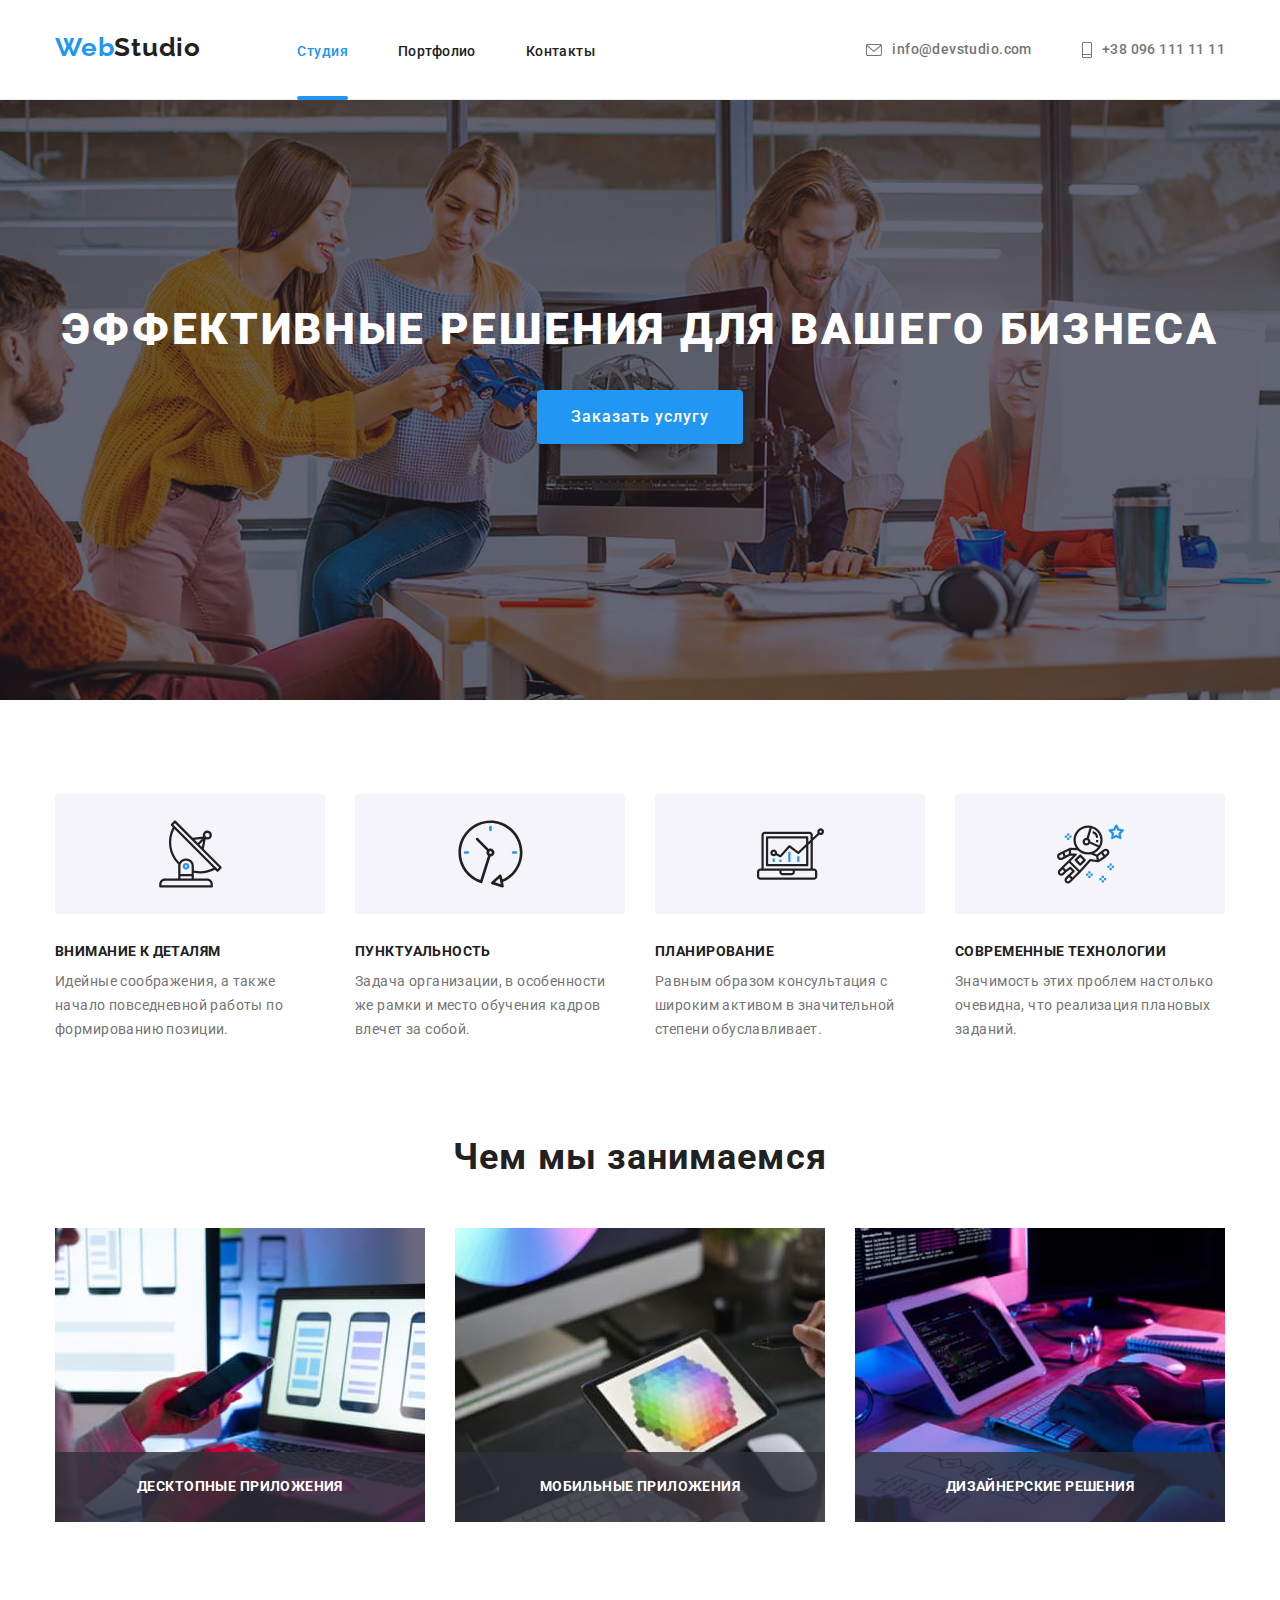
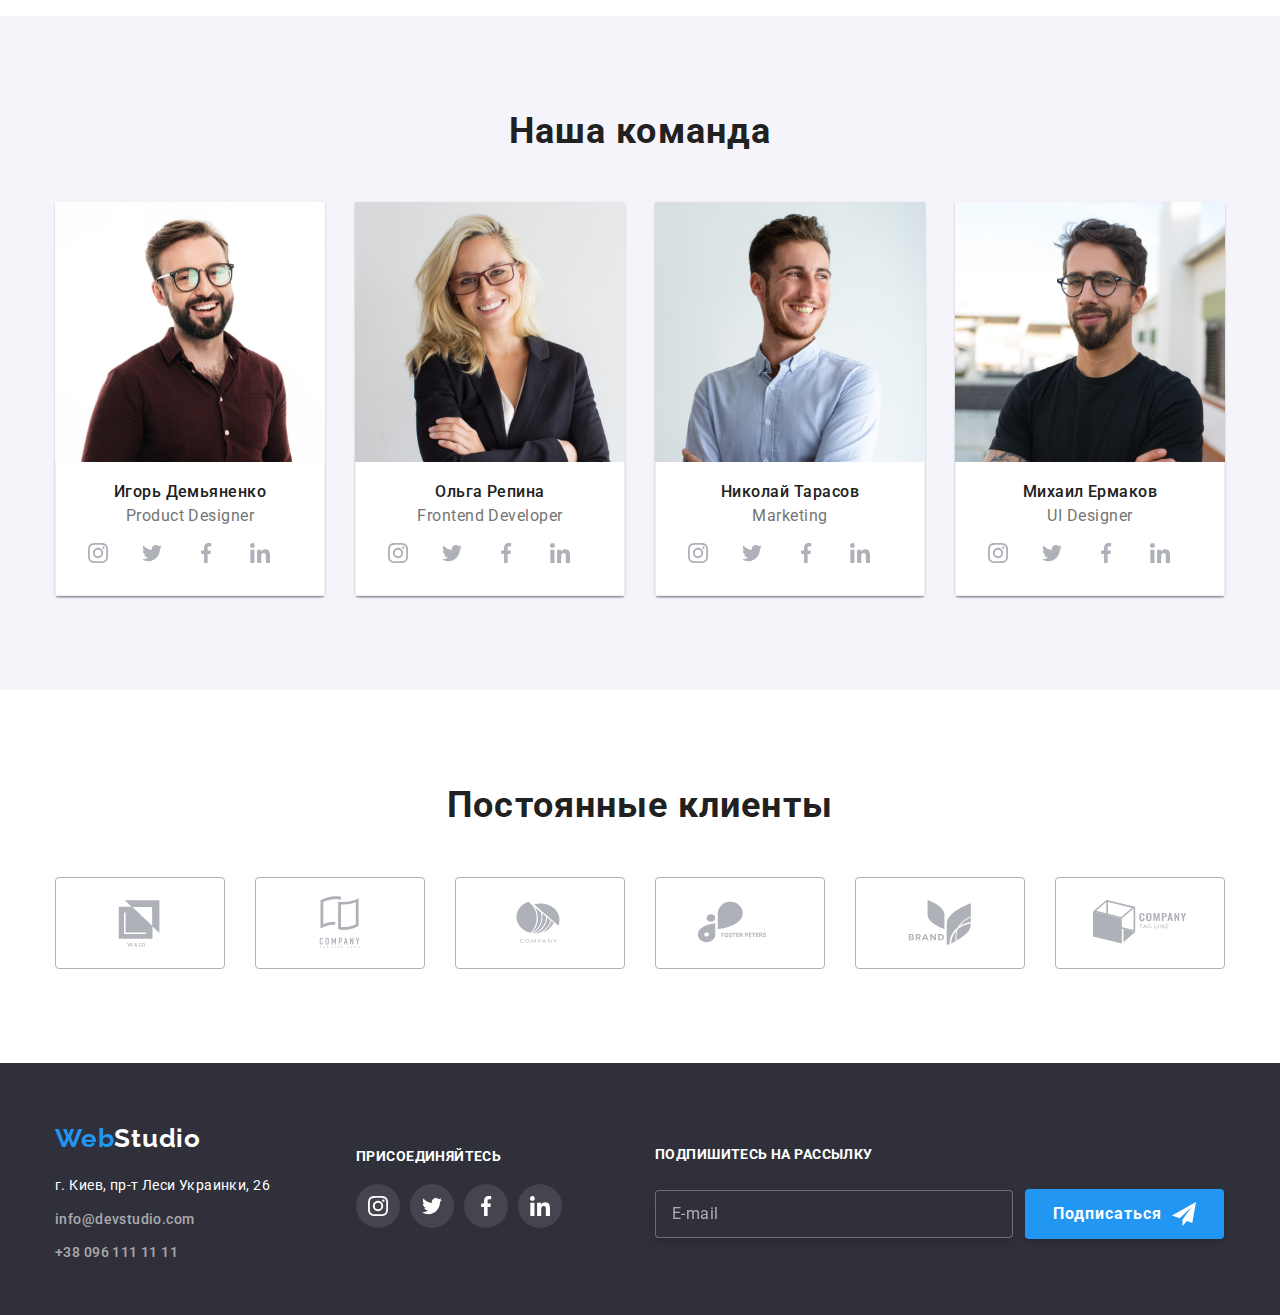
==== index.html @ f8e45f0f "dz8 23/05-" ====
<!DOCTYPE html>
<html lang="ru">
  <head>
    <meta charset="UTF-8" />
    <meta http-equiv="X-UA-Compatible" content="IE=edge" />
    <meta name="viewport" content="width=device-width, initial-scale=1.0" />
    <title>Эффективные решения для вашего бизнеса</title>
    <link rel="preconnect" href="https://fonts.gstatic.com" />
    <link
      href="https://fonts.googleapis.com/css2?family=Raleway:wght@700&family=Roboto:wght@400;500;700;900&display=swap"
      rel="stylesheet"
    />
    <link
      rel="stylesheet"
      href="https://cdnjs.cloudflare.com/ajax/libs/modern-normalize/1.0.0/modern-normalize.css"
    />
    <link rel="stylesheet" href="./css/main.css" />
  </head>
  <body>
    <header class="page-header">
      <div class="container page-header__container">
        <nav class="nav">
          <a class="logo page-header__logo" href="./index.html"
            ><span class="logo-studio">Web</span>Studio</a
          >
          <ul class="menu menu__list">
            <li class="menu__item">
              <a class="link link--nav-decoration" href="#about">Студия</a>
            </li>
            <li class="menu__item">
              <a class="link header-decoration" href="./portfolio.html"
                >Портфолио</a
              >
            </li>
            <li class="menu__item">
              <a class="link header-decoration" href="#contacts">Контакты</a>
            </li>
          </ul>
        </nav>
        <ul class="menu list contacts__list">
          <li class="menu__item contacts__item">
            <a class="link contacts__link" href="mailto:info@devstudio.com">
              <svg class="auth-nav-icon" width="16" height="12">
                <use href="./images/icons/sprite.svg#icon-envelope-hover"></use>
              </svg>
              info@devstudio.com
            </a>
          </li>
          <li class="menu__item">
            <a class="link contacts__link" href="tel:+380961111111">
              <svg class="auth-nav-icon" width="10" height="16">
                <use href="./images/icons/sprite.svg#icon-Vector"></use>
              </svg>
              +38 096 111 11 11</a
            >
          </li>
        </ul>
      </div>
    </header>
    <main>
      <section class="block block__dark-section">
        <div class="hero__container">
          <h1 class="hero__page-title">
            Эффективные решения для вашего бизнеса
          </h1>
          <button class="btn__hero" type="button" data-modal-open>
            Заказать услугу
          </button>
        </div>
      </section>
      <section class="section about" id="about">
        <div class="container about__list">
          <ul class="list about__card-set card-set">
            <li class="item-noshadow about__item">
              <div class="about__icons-link">
                <svg class="about-icons-svg">
                  <use href="./images/icons/sprite2.svg#icon-antenna-1"></use>
                </svg>
              </div>
              <h3 class="about-title__item">Внимание к деталям</h3>
              <p class="about__item">
                Идейные соображения, а также начало повседневной работы по
                формированию позиции.
              </p>
            </li>
            <li class="item-noshadow about__item">
              <div class="about__icons-link">
                <svg class="about-icons-svg">
                  <use href="./images/icons/sprite2.svg#icon-clock-1"></use>
                </svg>
              </div>
              <h3 class="about-title__item">Пунктуальность</h3>
              <p class="about__item">
                Задача организации, в особенности же рамки и место обучения
                кадров влечет за собой.
              </p>
            </li>
            <li class="item-noshadow about__item">
              <div class="about__icons-link">
                <svg class="about-icons-svg">
                  <use href="./images/icons/sprite2.svg#icon-diagram-1"></use>
                </svg>
              </div>
              <h3 class="about-title__item">Планирование</h3>
              <p class="about__item">
                Равным образом консультация с широким активом в значительной
                степени обуславливает.
              </p>
            </li>
            <li class="item-noshadow about__item">
              <div class="about__icons-link">
                <svg class="about-icons-svg">
                  <use href="./images/icons/sprite2.svg#icon-astronaut-1"></use>
                </svg>
              </div>
              <h3 class="about-title__item">Современные технологии</h3>
              <p class="about__item">
                Значимость этих проблем настолько очевидна, что реализация
                плановых заданий.
              </p>
            </li>
          </ul>
        </div>
      </section>
      <section id="portfolio" class="gallery">
        <div class="container">
          <h2 class="section__title">Чем мы занимаемся</h2>
          <ul class="list gallery__card-set card-set">
            <li class="item-noshadow gallery__item">
              <div class="card-thumb">
                <img
                  src="./images/about/img-1.jpg"
                  width="370"
                  height="294"
                  alt="close-up-image-programer-working-his-desk-office"
                />
                <div class="work-label">
                  <b class="work-title">Десктопные приложения</b>
                </div>
              </div>
            </li>
            <li class="item-noshadow gallery__item">
              <div class="card-thumb">
                <img
                  src="./images/about/img-2.jpg"
                  width="370"
                  height="294"
                  alt="web-ui-designers-are-developing-application-smartphones-team-creators-is-working-interface-mobile-phones"
                />
                <div class="work-label">
                  <b class="work-title">Мобильные приложения</b>
                </div>
              </div>
            </li>
            <li class="item-noshadow gallery__item">
              <div class="card-thumb">
                <img
                  src="./images/about/img-3.jpg"
                  width="370"
                  height="294"
                  alt="creative-artist-web-design-with-working-colour-selection-graphic-tablet"
                />
                <div class="work-label">
                  <b class="work-title">Дизайнерские решения</b>
                </div>
              </div>
            </li>
          </ul>
        </div>
      </section>
      <section class="section team">
        <div class="container">
          <h2 class="section__title">Наша команда</h2>
          <ul class="list team__card-set card-set">
            <li class="item__team">
              <img
                src="./images/team/img1.jpg"
                width="270"
                height="260"
                alt="Игорь Демьяненко"
              />
              <div class="team__name">
                <h3 class="team__name-item">Игорь Демьяненко</h3>
                <p class="team__job-item" lang="en">Product Designer</p>
                <ul class="list social-icons">
                  <li class="social-icons__item">
                    <a
                      href=""
                      class="social-icons__link"
                      target="_blank"
                      rel="noopener noreferrer"
                    >
                      <svg class="social-icons-svg">
                        <use
                          href="./images/icons/sprite.svg#icon-instagram-1"
                        ></use>
                      </svg>
                    </a>
                  </li>
                  <li class="social-icons__item">
                    <a
                      href=""
                      class="social-icons__link"
                      target="_blank"
                      rel="noopener noreferrer"
                    >
                      <svg class="social-icons-svg">
                        <use
                          href="./images/icons/sprite.svg#icon-twitter-1"
                        ></use>
                      </svg>
                    </a>
                  </li>
                  <li class="social-icons__item">
                    <a
                      href=""
                      class="social-icons__link"
                      target="_blank"
                      rel="noopener noreferrer"
                    >
                      <svg class="social-icons-svg">
                        <use
                          href="./images/icons/sprite.svg#icon-facebook-1"
                        ></use>
                      </svg>
                    </a>
                  </li>
                  <li class="social-icons__item">
                    <a
                      href=""
                      class="social-icons__link"
                      target="_blank"
                      rel="noopener noreferrer"
                    >
                      <svg class="social-icons-svg">
                        <use
                          href="./images/icons/sprite.svg#icon-linkedin-1"
                        ></use>
                      </svg>
                    </a>
                  </li>
                </ul>
              </div>
            </li>
            <li class="item__team">
              <img
                src="./images/team/img2.jpg"
                width="270"
                height="260"
                alt="Ольга Репина"
              />
              <div class="team__name">
                <h3 class="team__name-item">Ольга Репина</h3>
                <p class="team__job-item" lang="en">Frontend Developer</p>
                <ul class="list social-icons">
                  <li class="social-icons__item">
                    <a
                      href=""
                      class="social-icons__link"
                      target="_blank"
                      rel="noopener noreferrer"
                    >
                      <svg class="social-icons-svg">
                        <use
                          href="./images/icons/sprite.svg#icon-instagram-1"
                        ></use>
                      </svg>
                    </a>
                  </li>
                  <li class="social-icons__item">
                    <a
                      href=""
                      class="social-icons__link"
                      target="_blank"
                      rel="noopener noreferrer"
                    >
                      <svg class="social-icons-svg">
                        <use
                          href="./images/icons/sprite.svg#icon-twitter-1"
                        ></use>
                      </svg>
                    </a>
                  </li>
                  <li class="social-icons__item">
                    <a
                      href=""
                      class="social-icons__link"
                      target="_blank"
                      rel="noopener noreferrer"
                    >
                      <svg class="social-icons-svg">
                        <use
                          href="./images/icons/sprite.svg#icon-facebook-1"
                        ></use>
                      </svg>
                    </a>
                  </li>
                  <li class="social-icons__item">
                    <a
                      href=""
                      class="social-icons__link"
                      target="_blank"
                      rel="noopener noreferrer"
                    >
                      <svg class="social-icons-svg">
                        <use
                          href="./images/icons/sprite.svg#icon-linkedin-1"
                        ></use>
                      </svg>
                    </a>
                  </li>
                </ul>
              </div>
            </li>
            <li class="item__team">
              <img
                src="./images/team/img3.jpg"
                width="270"
                height="260"
                alt="Николай Тарасов"
              />
              <div class="team__name">
                <h3 class="team__name-item">Николай Тарасов</h3>
                <p class="team__job-item" lang="en">Marketing</p>
                <ul class="list social-icons">
                  <li class="social-icons__item">
                    <a
                      href=""
                      class="social-icons__link"
                      target="_blank"
                      rel="noopener noreferrer"
                    >
                      <svg class="social-icons-svg">
                        <use
                          href="./images/icons/sprite.svg#icon-instagram-1"
                        ></use>
                      </svg>
                    </a>
                  </li>
                  <li class="social-icons__item">
                    <a
                      href=""
                      class="social-icons__link"
                      target="_blank"
                      rel="noopener noreferrer"
                    >
                      <svg class="social-icons-svg">
                        <use
                          href="./images/icons/sprite.svg#icon-twitter-1"
                        ></use>
                      </svg>
                    </a>
                  </li>
                  <li class="social-icons__item">
                    <a
                      href=""
                      class="social-icons__link"
                      target="_blank"
                      rel="noopener noreferrer"
                    >
                      <svg class="social-icons-svg">
                        <use
                          href="./images/icons/sprite.svg#icon-facebook-1"
                        ></use>
                      </svg>
                    </a>
                  </li>
                  <li class="social-icons__item">
                    <a
                      href=""
                      class="social-icons__link"
                      target="_blank"
                      rel="noopener noreferrer"
                    >
                      <svg class="social-icons-svg">
                        <use
                          href="./images/icons/sprite.svg#icon-linkedin-1"
                        ></use>
                      </svg>
                    </a>
                  </li>
                </ul>
              </div>
            </li>
            <li class="item__team">
              <img
                src="./images/team/img4.jpg"
                width="270"
                height="260"
                alt="Михаил Ермаков"
              />
              <div class="team__name">
                <h3 class="team__name-item">Михаил Ермаков</h3>
                <p class="team__job-item" lang="en">UI Designer</p>
                <ul class="list social-icons">
                  <li class="social-icons__item">
                    <a
                      href=""
                      class="social-icons__link"
                      target="_blank"
                      rel="noopener noreferrer"
                    >
                      <svg class="social-icons-svg">
                        <use
                          href="./images/icons/sprite.svg#icon-instagram-1"
                        ></use>
                      </svg>
                    </a>
                  </li>
                  <li class="social-icons__item">
                    <a
                      href=""
                      class="social-icons__link"
                      target="_blank"
                      rel="noopener noreferrer"
                    >
                      <svg class="social-icons-svg">
                        <use
                          href="./images/icons/sprite.svg#icon-twitter-1"
                        ></use>
                      </svg>
                    </a>
                  </li>
                  <li class="social-icons__item">
                    <a
                      href="facebook.com"
                      class="social-icons__link"
                      target="_blank"
                      rel="noopener noreferrer"
                    >
                      <svg class="social-icons-svg">
                        <use
                          href="./images/icons/sprite.svg#icon-facebook-1"
                        ></use>
                      </svg>
                    </a>
                  </li>
                  <li class="social-icons__item">
                    <a
                      href=""
                      class="social-icons__link"
                      target="_blank"
                      rel="noopener noreferrer"
                    >
                      <svg class="social-icons-svg">
                        <use
                          href="./images/icons/sprite.svg#icon-linkedin-1"
                        ></use>
                      </svg>
                    </a>
                  </li>
                </ul>
              </div>
            </li>
          </ul>
        </div>
      </section>
    </main>
    <section class="section customers">
      <div class="container customers__items">
        <h2 class="section__title">Постоянные клиенты</h2>
        <ul class="list customers__icons">
          <li class="customers__icons-item">
            <a
              href=""
              class="customers__icons-link"
              target="_blank"
              rel="noopener noreferrer"
            >
              <svg class="customers__icons-svg">
                <use href="./images/icons/sprite.svg#icon-Logo"></use>
              </svg>
            </a>
          </li>
          <li class="customers__icons-item">
            <a
              href=""
              class="customers__icons-link"
              target="_blank"
              rel="noopener noreferrer"
            >
              <svg class="customers__icons-svg">
                <use href="./images/icons/sprite.svg#icon-Logo-1"></use>
              </svg>
            </a>
          </li>
          <li class="customers__icons-item">
            <a
              href=""
              class="customers__icons-link"
              target="_blank"
              rel="noopener noreferrer"
            >
              <svg class="customers__icons-svg">
                <use href="./images/icons/sprite.svg#icon-Logo-2"></use>
              </svg>
            </a>
          </li>
          <li class="customers__icons-item">
            <a
              href=""
              class="customers__icons-link"
              target="_blank"
              rel="noopener noreferrer"
            >
              <svg class="customers__icons-svg">
                <use href="./images/icons/sprite.svg#icon-Logo-3"></use>
              </svg>
            </a>
          </li>
          <li class="customers__icons-item">
            <a
              href=""
              class="customers__icons-link"
              target="_blank"
              rel="noopener noreferrer"
            >
              <svg class="customers__icons-svg">
                <use href="./images/icons/sprite.svg#icon-Logo-4"></use>
              </svg>
            </a>
          </li>
          <li class="customers__icons-item">
            <a
              href=""
              class="customers__icons-link"
              target="_blank"
              rel="noopener noreferrer"
            >
              <svg class="customers__icons-svg">
                <use href="./images/icons/sprite.svg#icon-Logo-5"></use>
              </svg>
            </a>
          </li>
        </ul>
      </div>
    </section>
    <footer class="footer">
      <div class="footer-div container">
        <div class="container-footer">
          <a class="logo-botom" href="./index.html"
            ><span class="logo-studio">Web</span>Studio</a
          >
          <address class="address">
            <p class="address-item-place">г. Киев, пр-т Леси Украинки, 26</p>
            <ul class="list">
              <li class="footer-link-address">
                <a class="link" href="mailto:info@devstudio.com"
                  >info@devstudio.com</a
                >
              </li>
              <li class="footer-link-address">
                <a class="link" href="tel:+380961111111">+38 096 111 11 11</a>
              </li>
            </ul>
          </address>
        </div>
        <div class="invite-section">
          <h3 class="invite-item">присоединяйтесь</h3>
          <ul class="list social-icons__footer">
            <li class="social-icons__item-footer">
              <a
                href=""
                class="invite-icons-link__footer"
                target="_blank"
                rel="noopener noreferrer"
              >
                <svg class="invite-icons-svg">
                  <use href="./images/icons/sprite.svg#icon-instagram-1"></use>
                </svg>
              </a>
            </li>
            <li class="social-icons__item-footer">
              <a
                href=""
                class="invite-icons-link__footer"
                target="_blank"
                rel="noopener noreferrer"
              >
                <svg class="invite-icons-svg">
                  <use href="./images/icons/sprite.svg#icon-twitter-1"></use>
                </svg>
              </a>
            </li>
            <li class="social-icons__item-footer">
              <a
                href=""
                class="invite-icons-link__footer"
                target="_blank"
                rel="noopener noreferrer"
              >
                <svg class="invite-icons-svg">
                  <use href="./images/icons/sprite.svg#icon-facebook-1"></use>
                </svg>
              </a>
            </li>
            <li class="social-icons__item-footer">
              <a
                href=""
                class="invite-icons-link__footer"
                target="_blank"
                rel="noopener noreferrer"
              >
                <svg class="invite-icons-svg">
                  <use href="./images/icons/sprite.svg#icon-linkedin-1"></use>
                </svg>
              </a>
            </li>
          </ul>
        </div>
        <div class="subscribe-email">
          <label for="sub-email" class="bot-sub-email-label"
            >Подпишитесь на рассылку
          </label>
          <input
            type="text"
            name="sub-email"
            id="sub-email"
            class="bot-sub-email-box"
            placeholder="E-mail"
          />
        </div>
        <div class="bot-telegram-btn">
          <button type="submit" class="sub-telegram-btn">
            <div class="sub-telegram-btn-text">Подписаться</div>
            <svg class="bot-telegram-svg">
              <use href="./images/icons/sprite6.svg#icon-icon-send"></use>
            </svg>
          </button>
        </div>
      </div>
    </footer>
    <div class="backdrop is-hidden .modal-window" data-modal>
      <div class="modal">
        <div class="modal-container">
          <button data-modal-close class="modal-btn-close">
            <svg class="close-modal-svg">
              <use
                href="./images/icons/symbol-defs-sprite.svg#icon-close-black-18dp-2-1"
              ></use>
            </svg>
          </button>
          <div>
            <h2 class="modal-titile">
              Оставьте свои данные, мы вам перезвоним
            </h2>

            <form class="modal-form">
              <div class="modal-form__name mf-margin">
                <label for="mf-name" class="mf-label">Имя</label>
                <div class="mf-element">
                  <svg class="mf-svg">
                    <use href="./images/icons/sprite6.svg#icon-Vector"></use>
                  </svg>
                  <input
                    type="text"
                    name="name"
                    id="mf-name"
                    class="
                      mf__input-boder
                      mf__input-height
                      mf__input-text
                      mf-padding-svg
                      mf__input-point
                    "
                    autofocus
                  />
                </div>
              </div>

              <div class="modal-form__tel mf-margin">
                <label for="mf-tel" class="mf-label">Телефон</label>
                <div class="mf-element">
                  <svg class="mf-svg">
                    <use href="./images/icons/sprite6.svg#icon-Vector-1"></use>
                  </svg>
                  <input
                    type="tel"
                    name="tel"
                    id="mf-tel"
                    class="
                      mf__input-boder
                      mf__input-height
                      mf__input-text
                      mf-padding-svg
                      mf__input-point
                    "
                  />
                </div>
              </div>

              <div class="modal-form__email mf-margin">
                <label for="mf-email" class="mf-label">Почта</label>
                <div class="mf-element">
                  <svg class="mf-svg">
                    <use href="./images/icons/sprite6.svg#icon-Vector-2"></use>
                  </svg>
                  <input
                    type="email"
                    name="email"
                    id="mf-email"
                    class="
                      mf__input-boder
                      mf__input-height
                      mf__input-text
                      mf-padding-svg
                      mf__input-point
                    "
                  />
                </div>
              </div>

              <div class="modal-form__comment mf-element mf-margin-comment">
                <label for="mf-comment" class="mf-label">Комментарий</label>
                <textarea
                  name="comment"
                  id="mf-comment"
                  class="mf-textarea mf__input-point"
                  rows="10"
                  placeholder="Введите текст"
                ></textarea>
              </div>

              <div class="mf-checkbox">
                <input
                  type="checkbox"
                  id="mf-checkbox"
                  name="checkbox-policy"
                  class="visually-hidden check-box-condition"
                />
                <label for="mf-checkbox" class="mf-checkbox-label">
                  Соглашаюсь с рассылкой и принимаю&nbsp;<a
                    href=""
                    target=""
                    class="mf-policy"
                    >Условия договора</a
                  >
                </label>
              </div>

              <button class="mf-button-send" type="submit">Отправить</button>
            </form>
          </div>
        </div>
      </div>
    </div>

    <script src="./js/modal.js"></script>
  </body>
</html>
---- css/main.css ----
@charset "UTF-8";
:root {
  --main-text-cl: #757575;
  --title-cl: #212121;
  --accent-cl: #2196f3;
  --alt-text-cl: #ffffff, 60 %;
  --alt-title-cl: #ffffff;
  --dark-bg: #2f303a;
  --second-bg: #f5f4fa;
  --main-bg: #e5e5e5;
  --main-font: "Roboto", sans-serif;
  --second-font: "Raleway", sans-serif;
}

@font-face {
  font-family: "Raleway", sans-serif;
  src: url(../fonts/Raleway/Raleway-Bold.woff) format("woff"),
    url(../fonts/Raleway/Raleway-Bold.woff2) format("woff2");
  font-weight: 700;
  font-style: normal;
  font-display: swap;
}
html {
  box-sizing: border-box;
}

*,
*::before,
*::after {
  box-sizing: inherit;
}

body {
  font-family: var(--main-font);
  font-size: 14px;
  line-height: 1.71;
  letter-spacing: 0.03em;
  color: var(--main-text-cl);
}

h1,
h2,
h3,
p {
  margin-top: 0;
  margin-bottom: 0;
}

img {
  display: block;
  max-width: 100;
}

.visually-hidden {
  position: absolute !important;
  clip: rect(1px 1px 1px 1px);
  clip: rect(1px, 1px, 1px, 1px);
  padding: 0 !important;
  border: 0 !important;
  height: 1px !important;
  width: 1px !important;
  overflow: hidden;
}

.link {
  color: inherit;
  text-decoration: none;
  font-weight: 500;
  display: flex;
  align-items: center;
  transition-property: color;
  transition-duration: 1000ms;
  transition-timing-function: cubic-bezier(0.4, 0, 0.2, 1);
}

.link:hover,
.link:focus {
  color: var(--accent-cl);
  text-decoration: none;
  opacity: 1;
  transition-duration: 1000ms;
}

.list {
  list-style: none;
  padding-left: 0;
  align-items: center;
  margin-bottom: 0;
  margin-top: 0;
}

.container {
  width: 1200px;
  padding-left: 15px;
  padding-right: 15px;
  margin-left: auto;
  margin-right: auto;
}

.card-set {
  display: flex;
  flex-wrap: wrap;
  margin-left: -30px;
  margin-top: -30px;
}

.card-set__portfolio {
  display: flex;
  align-items: center;
  list-style: none;
  flex-wrap: wrap;
  justify-content: center;
  flex-basis: calc((100% - 5 * 8px) / 5);
  margin-bottom: 50px;
  margin-top: 0;
  margin-left: 0;
  margin-right: 0;
  padding-left: 0;
}

.address {
  font-style: inherit;
  font-size: 14px;
  line-height: 1.71;
  letter-spacing: 0.03em;
  color: rgba(255, 255, 255, 0.6);
  margin-top: 20px;
}

.footer-link-address {
  margin-bottom: 9px;
  margin-top: 9px;
}

.logo-botom {
  font-family: var(--second-font);
  font-weight: bold;
  font-size: 26px;
  line-height: 1.19;
  text-decoration: none;
  letter-spacing: 0.03em;
  color: #ffffff;
}

.logo-botom:hover {
  text-decoration: none;
}

.logo {
  font-family: var(--second-font);
  font-weight: bold;
  font-size: 26px;
  line-height: 1.19;
  text-decoration: none;
  letter-spacing: 0.03em;
  color: #212121;
  margin-right: 93px;
  padding-bottom: 0;
}

.logo:hover {
  text-decoration: none;
}

.logo-studio {
  color: #2196f3;
}

.btn__hero {
  font-weight: 500;
  font-size: 16px;
  line-height: 1.87;
  align-content: center;
  margin-top: 30px;
  display: flex;
  align-items: center;
  text-align: center;
  letter-spacing: 0.06em;
  color: var(--alt-title-cl);
  background-color: #2196f3;
  border-color: transparent;
  border-radius: 4px;
  box-shadow: 0px 4px 4px rgba(0, 0, 0, 0.15);
  margin-left: auto;
  margin-right: auto;
  padding: 10px 32px;
}

.btn-filter__portfolio {
  font-family: var(--main-font);
  font-weight: bold;
  font-size: 16px;
  line-height: 1.87;
  display: flex;
  align-items: center;
  text-align: center;
  letter-spacing: 0.06em;
  color: #212121;
  background: #f5f4fa;
  border-color: transparent;
  border-radius: 4px;
  transition-property: color, box-shadow, background-color;
  transition-duration: 1000ms;
  transition-timing-function: cubic-bezier(0.4, 0, 0.2, 1);
}

.btn-filter__portfolio:hover,
.btn-filter__portfolio:focus {
  color: var(--alt-title-cl);
  background-color: #2196f3;
  box-shadow: 0px 3px 1px rgba(0, 0, 0, 0.1), 0px 1px 2px rgba(0, 0, 0, 0.08),
    0px 2px 2px rgba(0, 0, 0, 0.12);
}

.modal-btn-close {
  position: absolute;
  top: 15px;
  right: 15px;
  align-items: center;
  justify-content: center;
  width: 30px;
  height: 30px;
  background: #ffffff;
  box-sizing: border-box;
  display: flex;
  border-radius: 50%;
  cursor: pointer;
  border: 1px solid rgba(0, 0, 0, 0.1);
}

.sub-telegram-btn {
  padding: 10px 28px;
  display: flex;
  align-items: center;
  border: none;
  border-radius: 4px;
  font-weight: 700;
  font-size: 16px;
  line-height: 1.88;
  text-align: center;
  letter-spacing: 0.06em;
  color: #ffffff;
  background-color: #2196f3;
  cursor: pointer;
  box-shadow: 0px 4px 4px rgba(0, 0, 0, 0.15);
  transition: background-color 250ms cubic-bezier(0.4, 0, 0.2, 1);
}

.sub-telegram-btn:hover,
.sub-telegram-btn:focus {
  background-color: #188ce8;
}

.mf-button-send {
  background-color: #2196f3;
  color: #ffffff;
  font-size: 16px;
  line-height: 1.88;
  text-align: center;
  letter-spacing: 0.06em;
  border: none;
  margin-left: auto;
  margin-right: auto;
  cursor: pointer;
  padding: 10px 56px;
  border-radius: 4px;
  box-shadow: 0px 4px 4px rgba(0, 0, 0, 0.15);
  transition: background-color 1000ms cubic-bezier(0.4, 0, 0.2, 1);
}

.btn-modal-close:hover,
.btn-modal-close:focus,
.btn-modal-close:active {
  cursor: pointer;
}

.btn-modal-close:hover .modal-svg,
.btn-modal-close:focus .modal-svg {
  fill: #2196f3;
}

.btn-modal-close {
  display: flex;
  justify-content: center;
  align-items: center;
  width: 30px;
  height: 30px;
  border: 1px solid rgba(0, 0, 0, 0.1);
  background: rgba(0, 0, 0, 0.2);
  border-radius: 50%;
  position: absolute;
  top: 6px;
  right: 6px;
}

.mf-button-send:hover,
.mf-button-send:focus {
  background-color: #188ce8;
}

.bot-telegram-btn {
  margin-left: 12px;
  margin-top: 51px;
}

.sub-telegram-btn-text {
  color: #ffffff;
  margin-right: 10px;
}

.hero__page-title {
  font-family: var(--main-font);
  font-weight: 900;
  font-size: 44px;
  line-height: 1.36;
  text-align: center;
  letter-spacing: 0.06em;
  text-transform: uppercase;
  color: #ffffff;
}

.section__title {
  font-family: var(--main-font);
  font-size: 36px;
  line-height: 1.17;
  text-align: center;
  letter-spacing: 0.03em;
  color: #212121;
  margin-bottom: 50px;
}

.about-title__item {
  font-size: 14px;
  line-height: 1.14;
  letter-spacing: 0.03em;
  text-transform: uppercase;
  font-weight: bold;
  color: #212121;
  margin-bottom: 10px;
}

.modal-title {
  font-weight: 700;
  font-size: 35px;
  color: var(--title-cl);
}

.work-title {
  font-weight: 700;
  font-size: 14px;
  line-height: 1.14;
  text-align: center;
  letter-spacing: 0.03em;
  text-transform: uppercase;
  color: #ffffff;
}

.modal-titile {
  color: #212121;
  font-weight: bold;
  font-size: 20px;
  line-height: 1.5;
  text-align: center;
  margin-bottom: 12px;
}

.menu {
  display: inline-flex;
  line-height: 31px;
}

.menu__item:not(:last-child) {
  margin-right: 50px;
  position: relative;
}

.social-icons {
  display: inline-flex;
}

.social-icons__footer {
  display: inline-flex;
}

.social-icons-svg {
  width: 20px;
  height: 20px;
  fill: #afb1b8;
  transition-duration: 1000ms;
}

.about-icons-svg {
  height: 70px;
  width: 67px;
}

.customers__icons-svg {
  width: 106px;
  height: 60px;
  fill: #afb1b8;
  transition-property: fill, color, background-color;
  transition-duration: 1000ms;
  transition-timing-function: cubic-bezier(0.4, 0, 0.2, 1);
}

.invite-icons-svg {
  width: 20px;
  height: 20px;
  fill: #ffffff;
}

.social-icons__link {
  display: flex;
  align-items: center;
  justify-content: center;
  width: 44px;
  height: 44px;
  border-radius: 50%;
  color: #ffffff;
  transition-property: color, background-color;
  transition-duration: 1000ms;
  transition-timing-function: cubic-bezier(0.4, 0, 0.2, 1);
}

.social-icons__link:hover,
.social-icons__link:focus {
  background-color: var(--accent-cl);
  opacity: 1;
  transition-duration: 1000ms;
}

.social-icons__link:hover .social-icons-svg,
.social-icons__link:focus .social-icons-svg {
  fill: #ffffff;
}

.customers__icons-link {
  display: flex;
  align-items: center;
  justify-content: center;
  width: 170px;
  height: 92px;
  background-color: #ffffff;
  border: 1px solid #afb1b8;
  box-sizing: border-box;
  border-radius: 4px;
  transition-property: color, border-color;
  transition-duration: 1000ms;
  transition-timing-function: cubic-bezier(0.4, 0, 0.2, 1);
}

.customers__icons-link:hover,
.customers__icons-link:focus {
  border: 1px solid #2196f3;
  color: #2196f3;
  opacity: 1;
  transition-duration: 1000ms;
}

.customers__icons {
  display: inline-flex;
}

.customers__icons-item:not(:last-child) {
  margin-right: 30px;
}

.customers__icons-link:hover .customers__icons-svg,
.customers__icons-link:focus .customers__icons-svg {
  fill: var(--accent-cl);
  color: #2196f3;
  transition-duration: 1000ms;
}

.social-icons__item.menu__item:not(:last-child) {
  margin-right: 22px;
}

.social-icons__item:not(:last-child) {
  margin-right: 10px;
}

.social-icons__item-footer:not(:last-child) {
  margin-right: 10px;
}

.social-icons__item .social-icons__item-footer {
  display: flex;
  align-items: center;
  justify-content: center;
  width: 44px;
  height: 44px;
  border-radius: 50%;
  background-color: rgba(255, 255, 255, 0.1);
}

.invite-icons-link {
  display: flex;
  align-items: center;
  justify-content: center;
  width: 44px;
  height: 44px;
  border-radius: 50%;
  background-color: #ffffff, 10%;
}

.invite-icons-link__footer {
  display: flex;
  align-items: center;
  justify-content: center;
  width: 44px;
  height: 44px;
  border-radius: 50%;
  background-color: rgba(255, 255, 255, 0.1);
  transition-property: color, background-color;
  transition-duration: 1000ms;
  transition-timing-function: cubic-bezier(0.4, 0, 0.2, 1);
}

.invite-icons-link:hover {
  background-color: var(--accent-cl);
}

.invite-icons-link__footer:hover,
.invite-icons-link__footer:focus {
  background-color: var(--accent-cl);
}

.invite-icons-link:hover .invite-icons-svg,
.invite-icons-link:focus .invite-icons-svg {
  fill: #ffffff;
  background-color: var(--accent-cl);
  opacity: 1;
  transition-duration: 250ms;
}

.invite-icons-link__footer:hover .invite-icons-svg,
.invite-icons-link__footer:focus .invite-icons-svg {
  fill: #ffffff;
}

.about__icons-link {
  background-color: #f5f4fa;
  display: flex;
  justify-content: center;
  align-items: center;
  width: 270px;
  height: 120px;
  border-radius: 4px;
  margin-bottom: 30px;
}

.auth-nav-icon {
  margin-right: 10px;
  fill: currentColor;
}

.modal-window {
  position: fixed;
  top: 0;
  left: 0;
  width: 100%;
  height: 100%;
  background: rgba(0, 0, 0, 0.2);
  opacity: 1;
  transition: opacity 500ms cubic-bezier(0.4, 0, 0.2, 1);
}

.is-hidden {
  opacity: 0;
  visibility: hidden;
  pointer-events: none;
  transition: opacity 500ms cubic-bezier(0.4, 0, 0.2, 1),
    visibility 500ms cubic-bezier(0.4, 0, 0.2, 1);
}

.modal-window.is-hidden .modal {
  transform: translate(-50%, -50%) scale(0.5);
  transition: transform 500ms cubic-bezier(0.4, 0, 0.2, 1);
}

.modal {
  background-color: #ffffff;
  width: 528px;
  position: absolute;
  top: 50%;
  left: 50%;
  box-shadow: 0px 1px 3px rgba(0, 0, 0, 0.12), 0px 1px 1px rgba(0, 0, 0, 0.14),
    0px 2px 1px rgba(0, 0, 0, 0.2);
  border-radius: 4px;
  transform: translate(-50%, -50%) scale(1);
  transition: transform 500ms cubic-bezier(0.4, 0, 0.2, 1);
}

.modal-container {
  padding: 40px;
}

.modal-form {
  display: flex;
  flex-direction: column;
}

.mf-element {
  display: flex;
  flex-direction: column;
  justify-content: center;
}

.mf-margin {
  margin-bottom: 10px;
}

.mf-label {
  font-size: 12px;
  line-height: 1.17;
  letter-spacing: 0.01em;
  color: #757575;
  margin-bottom: 4px;
}

.mf__input-text {
  color: black;
  font-size: 14px;
  line-height: 1.17px;
  letter-spacing: 0.01em;
}

.modal-form__name {
  position: relative;
}

.mf-svg {
  position: absolute;
  width: 18px;
  height: 18px;
  margin-left: 15px;
  fill: #212121;
  transition: fill 1000ms cubic-bezier(0.4, 0, 0.2, 1);
}

.modal-form__name {
  position: relative;
}

.mf-padding-svg {
  padding: 12px 0 12px 42px;
}

.mf__input-boder {
  border: 1px solid rgba(33, 33, 33, 0.2);
  border-radius: 4px;
  transition: border 1000ms cubic-bezier(0.4, 0, 0.2, 1);
}

.mf__input-height {
  height: 40px;
}

.modal-form textarea {
  border: 1px solid rgba(33, 33, 33, 0.2);
  resize: none;
  height: 120px;
  padding: 12px 16px;
  font-size: 12px;
  line-height: 1.67;
  letter-spacing: 0.01em;
  border-radius: 4px;
  transition: border 1000ms cubic-bezier(0.4, 0, 0.2, 1);
}

.mf-textarea::-moz-placeholder {
  color: rgba(117, 117, 117, 0.5);
}

.mf-textarea:-ms-input-placeholder {
  color: rgba(117, 117, 117, 0.5);
}

.mf-textarea::placeholder {
  color: rgba(117, 117, 117, 0.5);
}

.mf-margin-comment {
  margin-bottom: 20px;
}

.mf-checkbox {
  display: inline-flex;
  align-items: center;
  margin-left: auto;
  margin-right: auto;
  margin-bottom: 30px;
}

.mf-checkbox-label {
  display: flex;
  align-items: center;
  font-size: 14px;
  line-height: 24px;
  color: #757575;
}

.mf-checkbox-label::before {
  content: "";
  display: inline-block;
  width: 16px;
  height: 15px;
  margin-right: 7px;
  border: 2px solid #212121;
  border-radius: 4px;
}

.mf-checkbox-label:hover,
.mf-checkbox-label:focus {
  cursor: pointer;
}

.check-box-condition:checked + .mf-checkbox-label::before {
  background-image: url(../images/check-mark.svg);
  background-color: #2196f3;
  background-repeat: no-repeat;
  background-position: center;
  background-size: contain;
  border: 2px solid rgba(33, 33, 33, 0);
}

.mf-policy {
  color: #2196f3;
}

.mf-element:hover input,
.mf-element:focus input {
  outline: none;
  cursor: pointer;
  border: 1px solid #2196f3;
  border-radius: 4px;
}

.mf-element:hover .mf-svg,
.mf-element:focus-within .mf-svg {
  cursor: pointer;
  fill: #2196f3;
}

.mf__input-point:hover,
.mf__input-point:focus {
  outline: none;
  cursor: pointer;
  border: 1px solid #2196f3;
  border-radius: 4px;
}

.modal-svg {
  width: 11px;
  height: 11px;
  fill: black;
  transition: fill 1000ms cubic-bezier(0.4, 0, 0.2, 1);
}

.close-modal-svg {
  top: 50%;
  left: 50%;
  fill: #000000;
  width: 17px;
  height: 17px;
  align-content: center;
  align-items: center;
  text-align: center;
  transition-property: fill;
  transition-duration: 1000ms;
  transition-timing-function: cubic-bezier(0.4, 0, 0.2, 1);
}

.close-modal-svg:hover,
.close-modal-svg:focus {
  cursor: pointer;
  fill: #2196f3;
}

.backdrop {
  position: fixed;
  top: 0;
  left: 0;
  width: 100%;
  height: 100%;
  background: #00000033;
  transition-property: opacity, visibility;
  transition-duration: 1000ms;
  transition-timing-function: cubic-bezier(0.4, 0, 0.2, 1);
}

.block__dark-section {
  background: #2f303a;
  padding-top: 200px;
  padding-bottom: 200px;
  background-image: linear-gradient(
      to right,
      rgba(47, 48, 58, 0.4),
      rgba(47, 48, 58, 0.4)
    ),
    url(../images/Img.jpg);
  background-size: cover;
  background-position: center;
  background-repeat: no-repeat;
  max-width: 1600px;
  height: 600px;
  display: block;
  margin-left: auto;
  margin-right: auto;
}

.section {
  padding-top: 94px;
  padding-bottom: 94px;
}

.invite-section {
  margin-left: 70px;
}

.block__dark-section {
  background: #2f303a;
  padding-top: 200px;
  padding-bottom: 200px;
  background-image: linear-gradient(
      to right,
      rgba(47, 48, 58, 0.4),
      rgba(47, 48, 58, 0.4)
    ),
    url(../images/Img.jpg);
  background-size: cover;
  background-position: center;
  background-repeat: no-repeat;
  max-width: 1600px;
  height: 600px;
  display: block;
  margin-left: auto;
  margin-right: auto;
}

.hero {
  width: 696px;
  justify-content: center;
  margin-left: auto;
  margin-right: auto;
}

.section {
  padding-top: 94px;
  padding-bottom: 94px;
}

.invite-section {
  margin-left: 70px;
}

.about__item {
  text-align: left;
  flex-basis: calc((100% - 4 * 30px) / 4);
}

.about__item {
  font-size: 14px;
  line-height: 1.71;
  letter-spacing: 0.03em;
  color: #757575;
}

.item-noshadow {
  width: 270px;
  margin-left: 30px;
  margin-top: 30px;
  background: #ffffff;
}

.footer-div {
  display: flex;
  align-items: center;
  justify-content: flex-start;
}

.container-footer {
  width: 231px;
  height: 132px;
  display: block;
}

.subscribe-email {
  display: flex;
  flex-direction: column;
  margin-left: 93px;
}

.subscribe-email input::-moz-placeholder {
  font-size: 16px;
  line-height: 1.25;
  letter-spacing: 0.03em;
  color: rgba(255, 255, 255, 0.6);
}

.subscribe-email input:-ms-input-placeholder {
  font-size: 16px;
  line-height: 1.25;
  letter-spacing: 0.03em;
  color: rgba(255, 255, 255, 0.6);
}

.subscribe-email input::placeholder {
  font-size: 16px;
  line-height: 1.25;
  letter-spacing: 0.03em;
  color: rgba(255, 255, 255, 0.6);
}

.bot-sub-email-label {
  color: #ffffff;
  font-weight: bold;
  font-size: 14px;
  line-height: 2.24;
  text-transform: uppercase;
  margin-bottom: 20px;
}

.bot-sub-email-box {
  width: 358px;
  padding: 15px 16px;
  color: #ffffff;
  border-radius: 4px;
  border: 1px solid rgba(255, 255, 255, 0.3);
  filter: drop-shadow(0px 4px 4px rgba(0, 0, 0, 0.15));
  background: #2f303a;
  transition: border 250ms cubic-bezier(0.4, 0, 0.2, 1);
}

.bot-sub-email-box:hover,
.bot-sub-email-box:focus {
  border: 1px solid #2196f3;
  cursor: pointer;
  outline: none;
}

.bot-telegram-svg {
  width: 24px;
  height: 24px;
  fill: #ffffff;
}

.footer {
  display: flex;
  margin-left: auto;
  margin-right: auto;
  background-color: var(--dark-bg);
  padding-top: 60px;
  padding-bottom: 60px;
}

.invite-item {
  text-align: left;
  letter-spacing: 0.03em;
  font-weight: bold;
  font-size: 14px;
  line-height: 1.14;
  text-transform: uppercase;
  color: #ffffff;
  margin-bottom: 20px;
}

.address-item-place {
  color: #ffffff;
  margin-bottom: 10px;
  width: 231px;
}

.customers {
  background-color: #ffffff;
}

.gallery__item {
  text-align: center;
  flex-basis: calc((100% - 3 * 30px) / 3);
}

.gallery {
  padding-bottom: 94px;
}

.card-thumb {
  position: relative;
}

.work-label {
  position: absolute;
  bottom: 0;
  right: 0;
  min-width: 100%;
  height: 70px;
  background-color: rgba(47, 48, 58, 0.8);
  display: flex;
  justify-content: center;
  align-items: center;
}

.nav {
  margin-right: auto;
  align-items: center;
}

.link--nav-decoration {
  color: #2196f3;
  transition-property: color;
  transition-duration: 250ms;
  transition-timing-function: cubic-bezier(0.4, 0, 0.2, 1);
}

.link--nav-decoration::after {
  content: "";
  position: absolute;
  width: 100%;
  height: 4px;
  background-color: #2196f3;
  border-radius: 2px;
  margin-bottom: -93px;
}

.menu__list {
  list-style: none;
  padding-left: 0;
  align-items: center;
  margin-bottom: 0;
  margin-top: 0;
}

.team__name-item {
  font-weight: 500;
  font-size: 16px;
  line-height: 1.19;
  text-align: center;
  letter-spacing: 0.03em;
  color: #212121;
}

.team__thumb-description {
  position: absolute;
  display: block;
  top: 0;
  left: 0;
  width: 100%;
  height: 100%;
  padding: 63px 24px;
  font-size: 18px;
  line-height: 1.56;
  letter-spacing: 0.03em;
  background-color: rgba(33, 150, 243, 0.9);
  color: #ffffff;
  transform: translateY(100%);
  transition: transform 1000ms cubic-bezier(0.4, 0, 0.2, 1);
}

.team__thumb-description-visible {
  position: absolute;
  display: block;
  top: 0;
  left: 0;
  width: 100%;
  height: 100%;
  padding: 63px 24px;
  font-size: 18px;
  line-height: 1.56;
  letter-spacing: 0.03em;
  background-color: rgba(33, 150, 243, 0.9);
  color: #ffffff;
  transition-property: background-color;
  transition-duration: 250ms;
  transition-timing-function: cubic-bezier(0.4, 0, 0.2, 1);
  visibility: visible;
}

.team__name {
  border-bottom: 1px solid #eeeeee;
  border-left: 1px solid #eeeeee;
  border-right: 1px solid #eeeeee;
  padding: 20px 20px;
}

.team-item {
  text-align: center;
  flex-basis: calc((100% - 4 * 30px) / 4);
}

.item__team {
  margin-left: 30px;
  margin-top: 30px;
  background: #ffffff;
  box-shadow: 0px 1px 3px rgba(0, 0, 0, 0.12), 0px 1px 1px rgba(0, 0, 0, 0.14),
    0px 2px 1px rgba(0, 0, 0, 0.2);
  border-radius: 0px 0px 4px 4px;
}

.team {
  background-color: #f5f4fa;
}

.team__job-item {
  font-size: 16px;
  line-height: 1.9;
  text-align: center;
  letter-spacing: 0.03em;
  color: #757575;
  margin-bottom: 0;
}

.page-header .container {
  display: flex;
  align-items: center;
}

.page-header {
  padding-top: 32px;
  padding-bottom: 32px;
  border-bottom: 1px solid #ececec;
}

.header-decoration {
  color: #212121;
}

.portfolio__items {
  font-weight: bold;
  font-size: 18px;
  line-height: 2;
  letter-spacing: 0.06em;
  color: #212121;
}

.portfolio__items:not(:last-child) {
  margin-right: 8px;
}

.portfolio__items-project {
  font-size: 16px;
  line-height: 1.87;
  letter-spacing: 0.03em;
  color: #757575;
  align-content: left;
}

.portfolio__items {
  text-align: left;
}

.team__name-portfolio {
  margin-left: 30px;
  margin-top: 30px;
  background: #ffffff;
  box-sizing: border-box;
  flex-basis: calc((100% - 9 * 30px) / 9);
}

.team__name-portfolio:ntn-child(3n + 1) {
  margin-left: 0;
}

.team__name-portfolio-link {
  text-decoration: none;
  transition-property: background-color, box-shadow, color;
  transition-duration: 1000ms;
  transition-timing-function: cubic-bezier(0.4, 0, 0.2, 1);
  display: block;
}

.team__name-portfolio-link:hover .team__thumb-description,
.team__name-portfolio-link:focus .team__thumb-description {
  transform: translateY(0);
}

.team__name-portfolio-link:hover,
.team__name-portfolio-link:focus {
  box-shadow: 0px 1px 1px rgba(0, 0, 0, 0.12), 0px 4px 4px rgba(0, 0, 0, 0.06),
    1px 4px 6px rgba(0, 0, 0, 0.16);
}

.portfolio__items-name-project {
  font-weight: bold;
  font-size: 18px;
  line-height: 2;
  letter-spacing: 0.06em;
  color: #212121;
}

.team__name-portfolio:nth-child(3n + 1) {
  margin-left: 0;
}

.portfolio-thumb {
  position: relative;
  overflow: hidden;
} /*# sourceMappingURL=main.css.map */
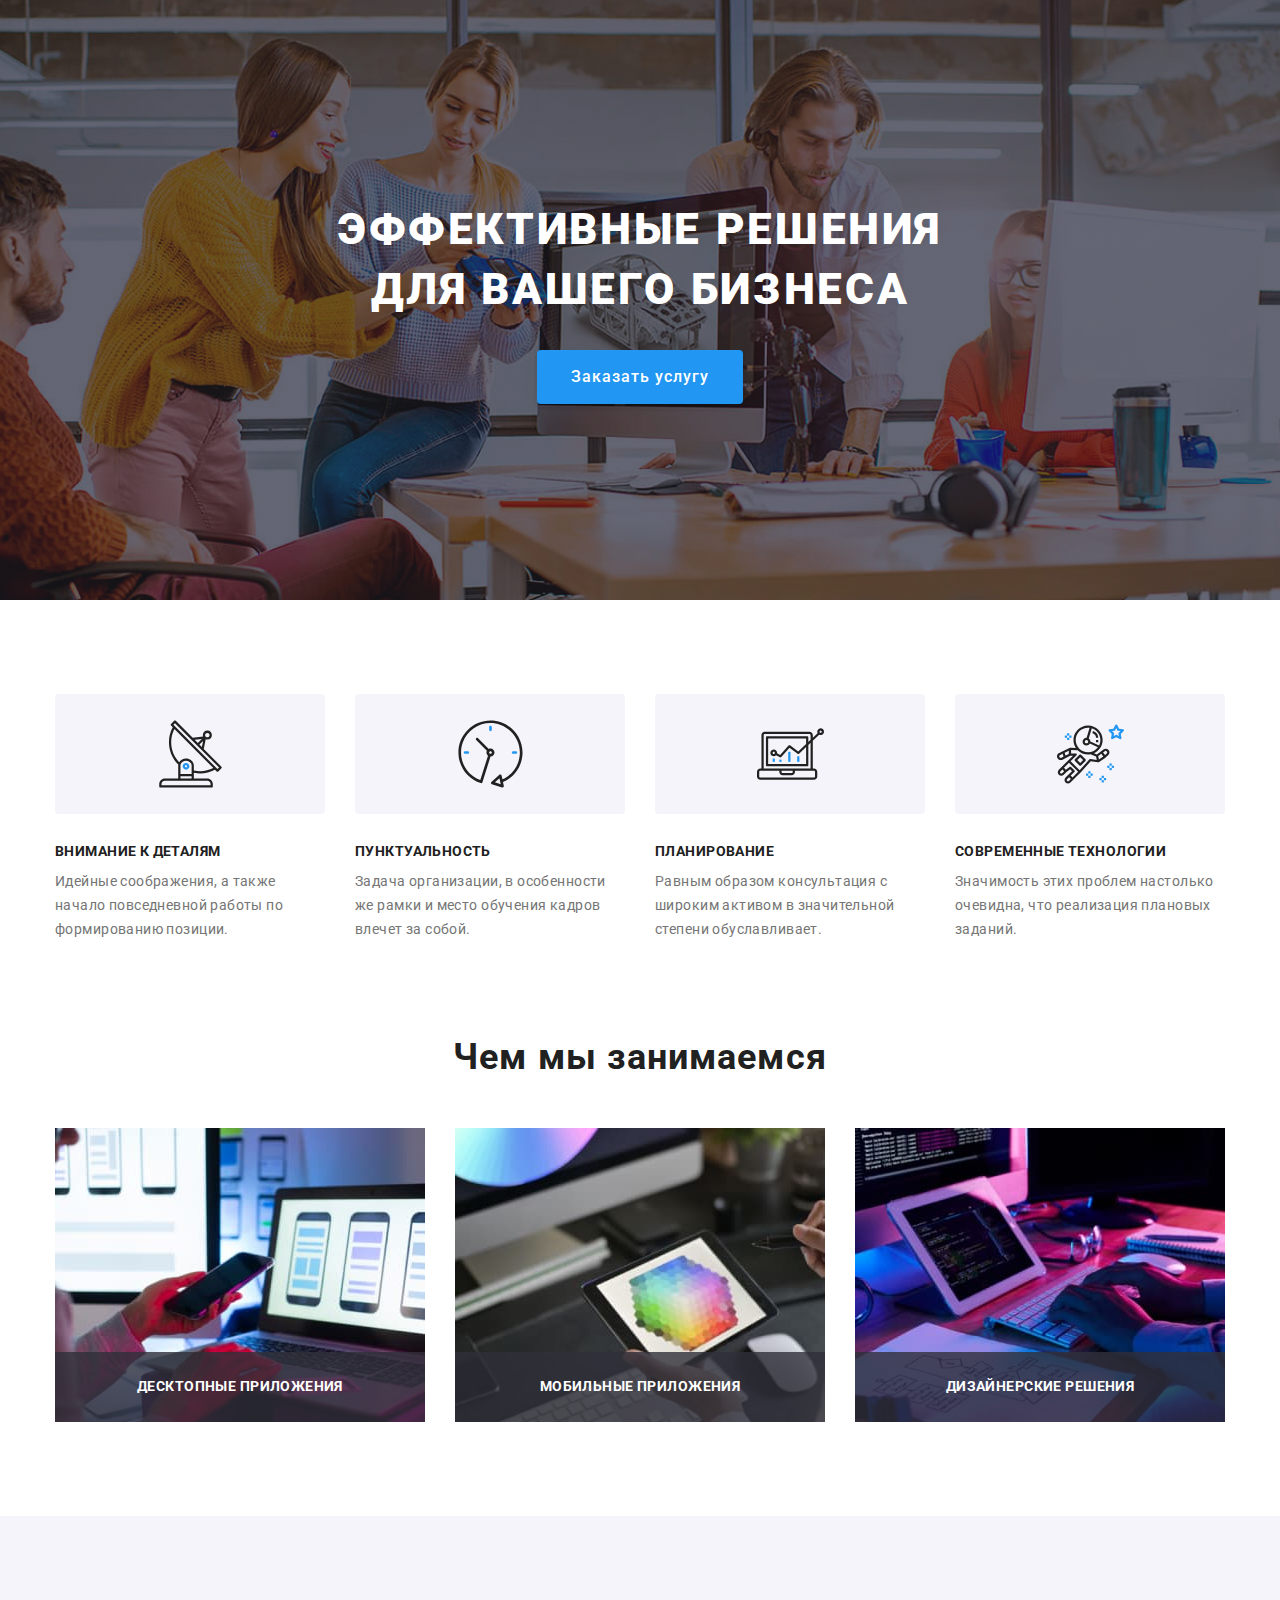
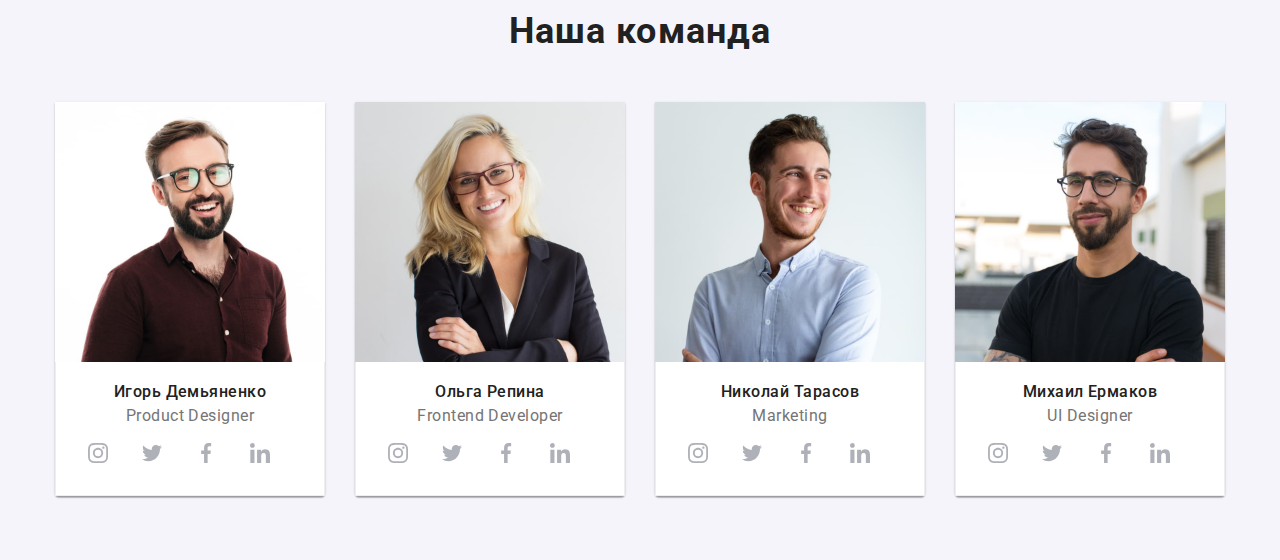
==== commit 4380e93e: "dz8 3sections 25/05" ====
--- a/index.html
+++ b/index.html
@@ -16,7 +16,7 @@
     />
     <link rel="stylesheet" href="./css/main.css" />
   </head>
-  <body>
+  <!-- <body>
     <header class="page-header">
       <div class="container page-header__container">
         <nav class="nav">
@@ -56,7 +56,7 @@
           </li>
         </ul>
       </div>
-    </header>
+    </header> -->
     <main>
       <section class="block block__dark-section">
         <div class="hero__container">
@@ -68,6 +68,9 @@
           </button>
         </div>
       </section>
+
+      <!-- СЕКЦИЯ С ИКОНКАМИ -->
+      
       <section class="section about" id="about">
         <div class="container about__list">
           <ul class="list about__card-set card-set">
@@ -122,7 +125,10 @@
           </ul>
         </div>
       </section>
-      <section id="portfolio" class="gallery">
+
+      <!-- СЕКЦИЯ ЧЕМ МЫ ЗАНИМАЕМСЯ -->
+
+      <section id="portfolio" class="gallery works">
         <div class="container">
           <h2 class="section__title">Чем мы занимаемся</h2>
           <ul class="list gallery__card-set card-set">
@@ -168,6 +174,9 @@
           </ul>
         </div>
       </section>
+
+      <!-- СЕКЦИЯ КОМАНДА -->
+
       <section class="section team">
         <div class="container">
           <h2 class="section__title">Наша команда</h2>
@@ -456,7 +465,10 @@
         </div>
       </section>
     </main>
-    <section class="section customers">
+
+    <!-- СЕКЦИЯ КЛИЕНТЫ  -->
+
+    <!-- <section class="section customers">
       <div class="container customers__items">
         <h2 class="section__title">Постоянные клиенты</h2>
         <ul class="list customers__icons">
@@ -534,8 +546,11 @@
           </li>
         </ul>
       </div>
-    </section>
-    <footer class="footer">
+    </section> -->
+
+<!-- ФУТЕР -->
+
+    <!-- <footer class="footer">
       <div class="footer-div container">
         <div class="container-footer">
           <a class="logo-botom" href="./index.html"
@@ -629,7 +644,9 @@
           </button>
         </div>
       </div>
-    </footer>
+    </footer> -->
+
+
     <div class="backdrop is-hidden .modal-window" data-modal>
       <div class="modal">
         <div class="modal-container">
--- a/css/main.css
+++ b/css/main.css
@@ -14,8 +14,7 @@
 
 @font-face {
   font-family: "Raleway", sans-serif;
-  src: url(../fonts/Raleway/Raleway-Bold.woff) format("woff"),
-    url(../fonts/Raleway/Raleway-Bold.woff2) format("woff2");
+  src: url(../fonts/Raleway/Raleway-Bold.woff) format("woff"), url(../fonts/Raleway/Raleway-Bold.woff2) format("woff2");
   font-weight: 700;
   font-style: normal;
   font-display: swap;
@@ -90,18 +89,39 @@
 }
 
 .container {
-  width: 1200px;
+  width: 100%;
   padding-left: 15px;
   padding-right: 15px;
   margin-left: auto;
   margin-right: auto;
 }
+@media screen and (min-width: 480px) {
+  .container {
+    max-width: 480px;
+  }
+}
+@media screen and (min-width: 768px) {
+  .container {
+    max-width: 768px;
+  }
+}
+@media screen and (min-width: 1200px) {
+  .container {
+    max-width: 1200px;
+  }
+}
 
 .card-set {
-  display: flex;
   flex-wrap: wrap;
-  margin-left: -30px;
   margin-top: -30px;
+  margin-bottom: -30px;
+}
+@media screen and (min-width: 768px) {
+  .card-set {
+    display: flex;
+    flex-wrap: wrap;
+    margin-left: -30px;
+  }
 }
 
 .card-set__portfolio {
@@ -208,8 +228,7 @@
 .btn-filter__portfolio:focus {
   color: var(--alt-title-cl);
   background-color: #2196f3;
-  box-shadow: 0px 3px 1px rgba(0, 0, 0, 0.1), 0px 1px 2px rgba(0, 0, 0, 0.08),
-    0px 2px 2px rgba(0, 0, 0, 0.12);
+  box-shadow: 0px 3px 1px rgba(0, 0, 0, 0.1), 0px 1px 2px rgba(0, 0, 0, 0.08), 0px 2px 2px rgba(0, 0, 0, 0.12);
 }
 
 .modal-btn-close {
@@ -311,12 +330,18 @@
 .hero__page-title {
   font-family: var(--main-font);
   font-weight: 900;
-  font-size: 44px;
-  line-height: 1.36;
+  font-size: 26px;
+  line-height: 1.62;
   text-align: center;
   letter-spacing: 0.06em;
   text-transform: uppercase;
   color: #ffffff;
+}
+@media screen and (min-width: 1200px) {
+  .hero__page-title {
+    font-size: 44px;
+    line-height: 1.36;
+  }
 }
 
 .section__title {
@@ -337,6 +362,12 @@
   font-weight: bold;
   color: #212121;
   margin-bottom: 10px;
+  text-align: center;
+}
+@media screen and (min-width: 768px) {
+  .about-title__item {
+    text-align: left;
+  }
 }
 
 .modal-title {
@@ -544,7 +575,7 @@
   display: flex;
   justify-content: center;
   align-items: center;
-  width: 270px;
+  width: 100%;
   height: 120px;
   border-radius: 4px;
   margin-bottom: 30px;
@@ -570,8 +601,7 @@
   opacity: 0;
   visibility: hidden;
   pointer-events: none;
-  transition: opacity 500ms cubic-bezier(0.4, 0, 0.2, 1),
-    visibility 500ms cubic-bezier(0.4, 0, 0.2, 1);
+  transition: opacity 500ms cubic-bezier(0.4, 0, 0.2, 1), visibility 500ms cubic-bezier(0.4, 0, 0.2, 1);
 }
 
 .modal-window.is-hidden .modal {
@@ -585,8 +615,7 @@
   position: absolute;
   top: 50%;
   left: 50%;
-  box-shadow: 0px 1px 3px rgba(0, 0, 0, 0.12), 0px 1px 1px rgba(0, 0, 0, 0.14),
-    0px 2px 1px rgba(0, 0, 0, 0.2);
+  box-shadow: 0px 1px 3px rgba(0, 0, 0, 0.12), 0px 1px 1px rgba(0, 0, 0, 0.14), 0px 2px 1px rgba(0, 0, 0, 0.2);
   border-radius: 4px;
   transform: translate(-50%, -50%) scale(1);
   transition: transform 500ms cubic-bezier(0.4, 0, 0.2, 1);
@@ -792,14 +821,46 @@
 
 .block__dark-section {
   background: #2f303a;
+  padding-top: 118px;
+  padding-bottom: 118px;
+  padding-left: 15px;
+  padding-right: 15px;
+  background-image: linear-gradient(to right, rgba(47, 48, 58, 0.4), rgba(47, 48, 58, 0.4)), url(../images/Img.jpg);
+  background-size: cover;
+  background-position: center;
+  background-repeat: no-repeat;
+  max-width: 1600px;
+  display: block;
+  margin-left: auto;
+  margin-right: auto;
+}
+@media screen and (min-width: 1200px) {
+  .block__dark-section {
+    padding-top: 200px;
+    padding-bottom: 200px;
+  }
+}
+
+.section {
+  padding-top: 60px;
+  padding-bottom: 60px;
+}
+@media screen and (min-width: 1200px) {
+  .section {
+    padding-top: 94px;
+    padding-bottom: 94px;
+  }
+}
+
+.invite-section {
+  margin-left: 70px;
+}
+
+.block__dark-section {
+  background: #2f303a;
   padding-top: 200px;
   padding-bottom: 200px;
-  background-image: linear-gradient(
-      to right,
-      rgba(47, 48, 58, 0.4),
-      rgba(47, 48, 58, 0.4)
-    ),
-    url(../images/Img.jpg);
+  background-image: linear-gradient(to right, rgba(47, 48, 58, 0.4), rgba(47, 48, 58, 0.4)), url(../images/Img.jpg);
   background-size: cover;
   background-position: center;
   background-repeat: no-repeat;
@@ -810,45 +871,21 @@
   margin-right: auto;
 }
 
-.section {
-  padding-top: 94px;
-  padding-bottom: 94px;
-}
-
-.invite-section {
-  margin-left: 70px;
-}
-
-.block__dark-section {
-  background: #2f303a;
-  padding-top: 200px;
-  padding-bottom: 200px;
-  background-image: linear-gradient(
-      to right,
-      rgba(47, 48, 58, 0.4),
-      rgba(47, 48, 58, 0.4)
-    ),
-    url(../images/Img.jpg);
-  background-size: cover;
-  background-position: center;
-  background-repeat: no-repeat;
-  max-width: 1600px;
-  height: 600px;
-  display: block;
-  margin-left: auto;
-  margin-right: auto;
-}
-
-.hero {
-  width: 696px;
+.hero__container {
   justify-content: center;
   margin-left: auto;
   margin-right: auto;
-}
-
-.section {
-  padding-top: 94px;
-  padding-bottom: 94px;
+  width: 100%;
+}
+@media screen and (min-width: 480px) {
+  .hero__container {
+    width: 360px;
+  }
+}
+@media screen and (min-width: 1200px) {
+  .hero__container {
+    width: 696px;
+  }
 }
 
 .invite-section {
@@ -868,10 +905,21 @@
 }
 
 .item-noshadow {
-  width: 270px;
+  width: 100%;
   margin-left: 30px;
   margin-top: 30px;
   background: #ffffff;
+  margin-bottom: 30px;
+}
+@media screen and (min-width: 768px) {
+  .item-noshadow {
+    flex-basis: calc((100% - 60px) / 2);
+  }
+}
+@media screen and (min-width: 1200px) {
+  .item-noshadow {
+    flex-basis: calc((100% - 120px) / 4);
+  }
 }
 
 .footer-div {
@@ -974,6 +1022,15 @@
 
 .customers {
   background-color: #ffffff;
+}
+
+.works {
+  display: none;
+}
+@media screen and (min-width: 1200px) {
+  .works {
+    display: block;
+  }
 }
 
 .gallery__item {
@@ -1092,9 +1149,18 @@
   margin-left: 30px;
   margin-top: 30px;
   background: #ffffff;
-  box-shadow: 0px 1px 3px rgba(0, 0, 0, 0.12), 0px 1px 1px rgba(0, 0, 0, 0.14),
-    0px 2px 1px rgba(0, 0, 0, 0.2);
+  box-shadow: 0px 1px 3px rgba(0, 0, 0, 0.12), 0px 1px 1px rgba(0, 0, 0, 0.14), 0px 2px 1px rgba(0, 0, 0, 0.2);
   border-radius: 0px 0px 4px 4px;
+}
+@media screen and (min-width: 768px) {
+  .item__team {
+    flex-basis: calc((100% - 60px) / 2);
+  }
+}
+@media screen and (min-width: 1200px) {
+  .item__team {
+    flex-basis: calc((100% - 120px) / 4);
+  }
 }
 
 .team {
@@ -1176,8 +1242,7 @@
 
 .team__name-portfolio-link:hover,
 .team__name-portfolio-link:focus {
-  box-shadow: 0px 1px 1px rgba(0, 0, 0, 0.12), 0px 4px 4px rgba(0, 0, 0, 0.06),
-    1px 4px 6px rgba(0, 0, 0, 0.16);
+  box-shadow: 0px 1px 1px rgba(0, 0, 0, 0.12), 0px 4px 4px rgba(0, 0, 0, 0.06), 1px 4px 6px rgba(0, 0, 0, 0.16);
 }
 
 .portfolio__items-name-project {
@@ -1188,11 +1253,11 @@
   color: #212121;
 }
 
-.team__name-portfolio:nth-child(3n + 1) {
+.team__name-portfolio:nth-child(3n+1) {
   margin-left: 0;
 }
 
 .portfolio-thumb {
   position: relative;
   overflow: hidden;
-} /*# sourceMappingURL=main.css.map */
+}/*# sourceMappingURL=main.css.map */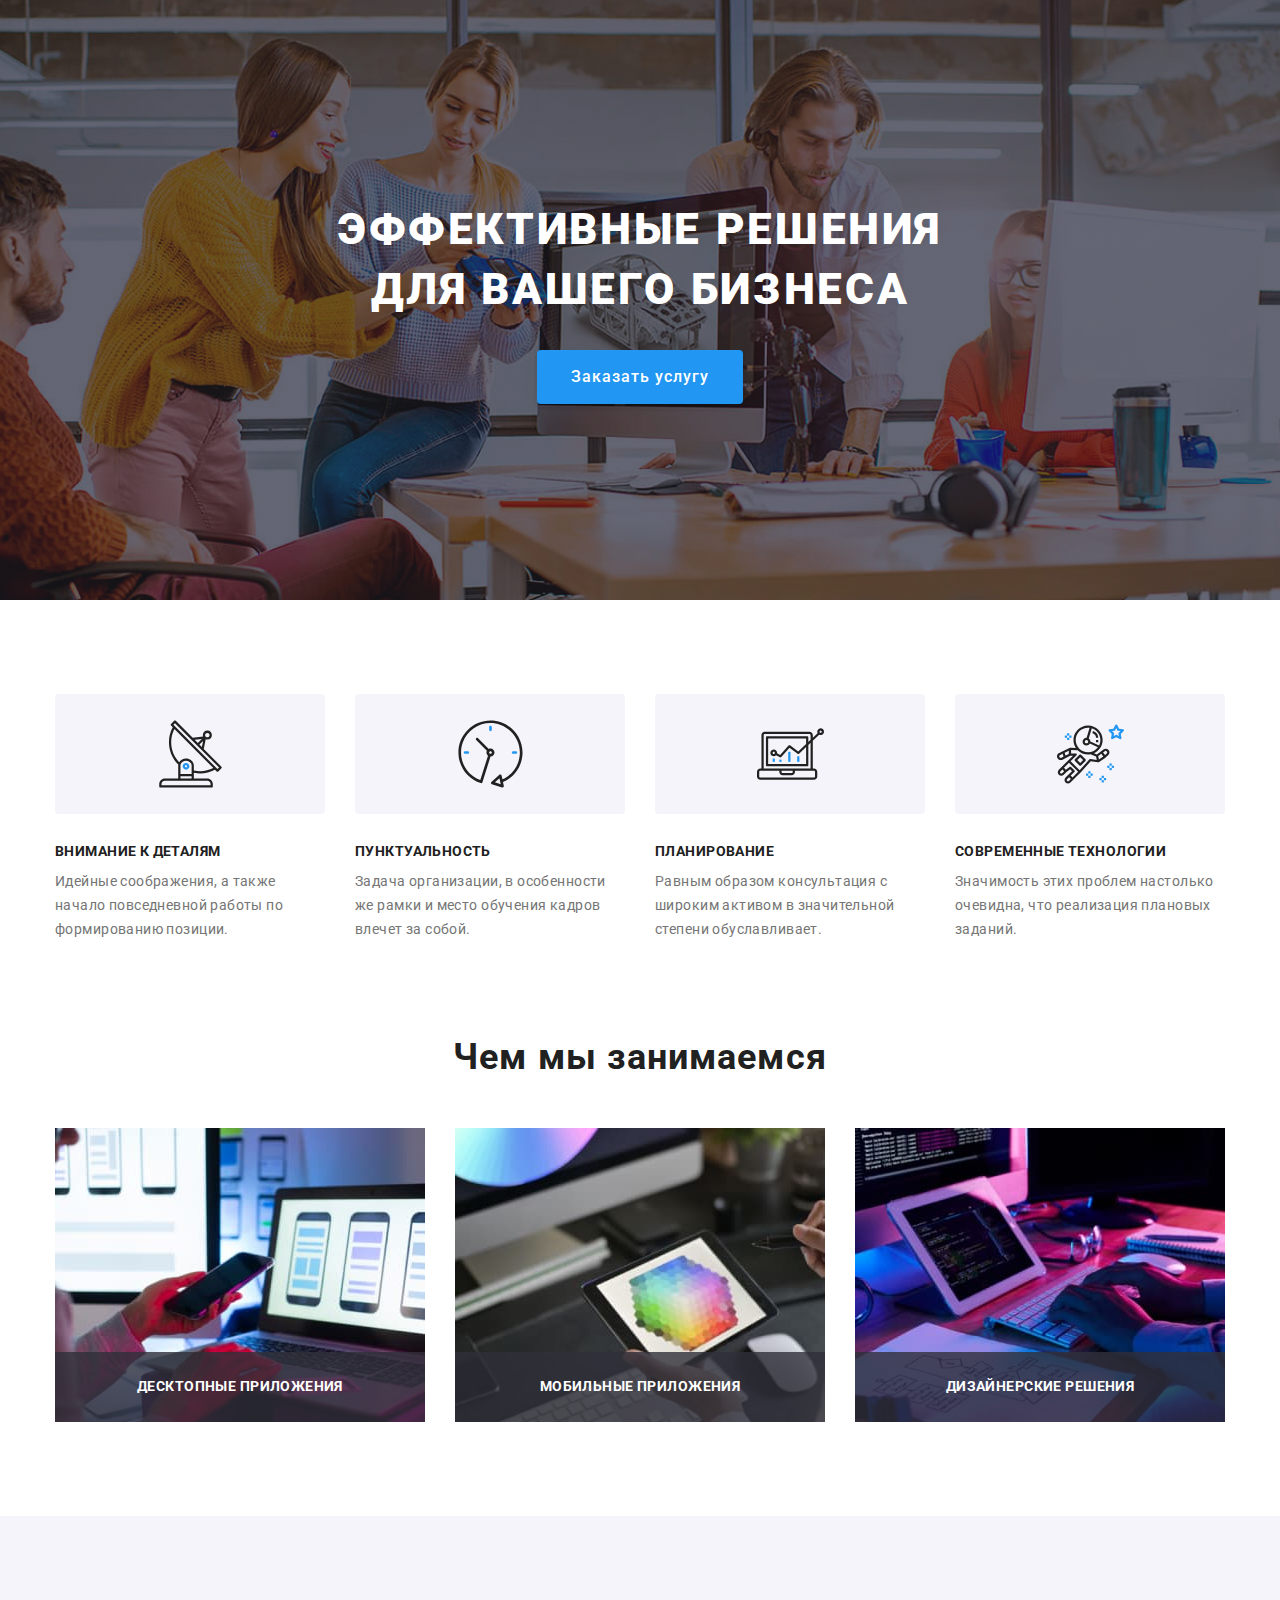
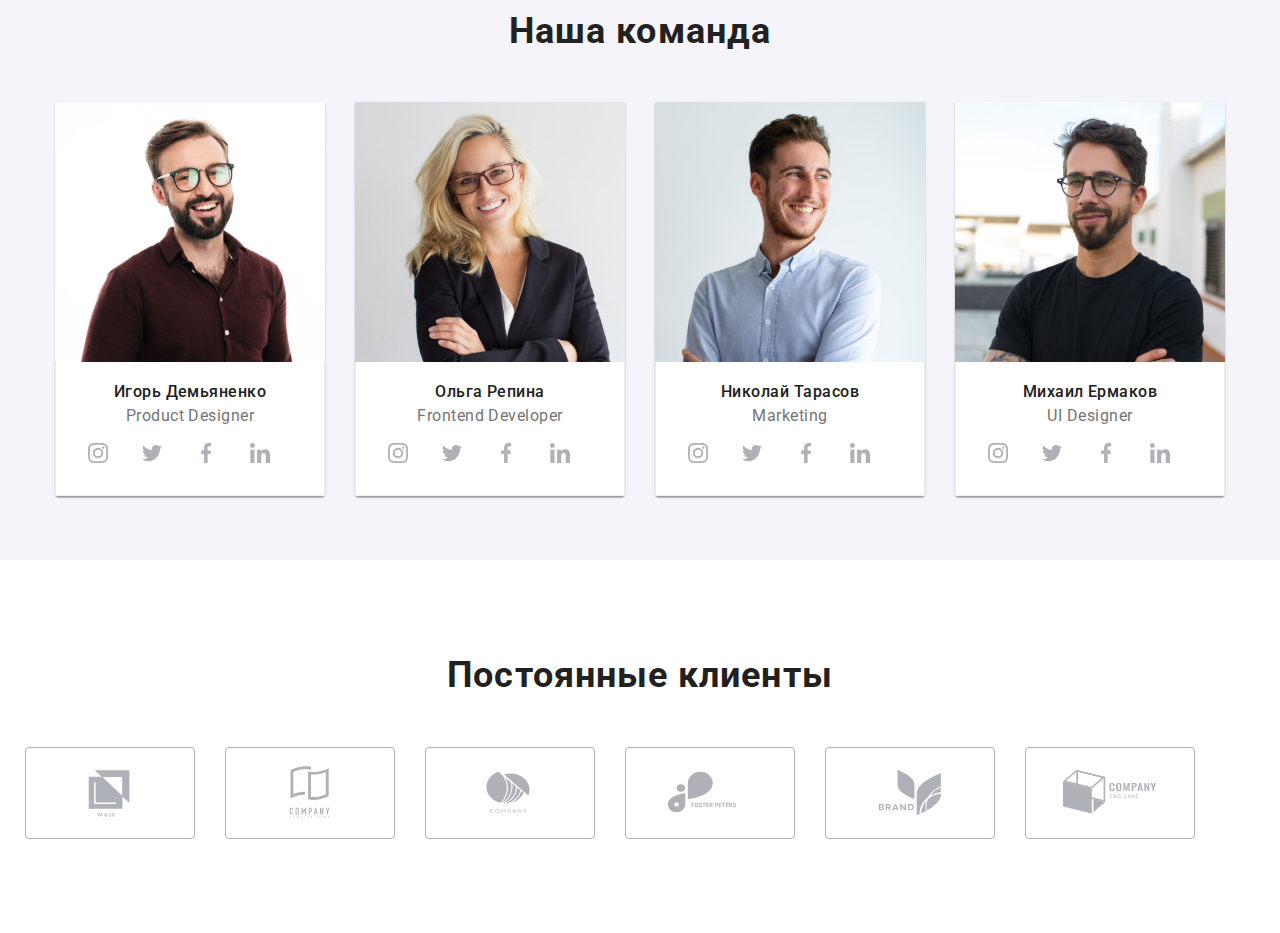
==== commit 62ccd445: "dz8 mid 25/05" ====
--- a/index.html
+++ b/index.html
@@ -468,7 +468,7 @@
 
     <!-- СЕКЦИЯ КЛИЕНТЫ  -->
 
-    <!-- <section class="section customers">
+    <section class="section customers">
       <div class="container customers__items">
         <h2 class="section__title">Постоянные клиенты</h2>
         <ul class="list customers__icons">
@@ -546,7 +546,7 @@
           </li>
         </ul>
       </div>
-    </section> -->
+    </section>
 
 <!-- ФУТЕР -->
 
--- a/css/main.css
+++ b/css/main.css
@@ -346,12 +346,18 @@
 
 .section__title {
   font-family: var(--main-font);
-  font-size: 36px;
+  font-size: 28px;
   line-height: 1.17;
   text-align: center;
   letter-spacing: 0.03em;
   color: #212121;
-  margin-bottom: 50px;
+  margin-bottom: 30px;
+}
+@media screen and (min-width: 1200px) {
+  .section__title {
+    font-size: 36px;
+    margin-bottom: 50px;
+  }
 }
 
 .about-title__item {
@@ -489,7 +495,34 @@
 }
 
 .customers__icons {
-  display: inline-flex;
+  margin-bottom: -30px;
+}
+@media screen and (min-width: 480px) {
+  .customers__icons {
+    display: flex;
+    flex-wrap: wrap;
+    margin-left: -30px;
+  }
+}
+
+.customers__icons-item {
+  width: 100%;
+  margin-bottom: 30px;
+}
+@media screen and (min-width: 480px) {
+  .customers__icons-item {
+    flex-basis: calc((100% - 60px) / 2);
+  }
+}
+@media screen and (min-width: 768px) {
+  .customers__icons-item {
+    flex-basis: calc((100% - 90px) / 3);
+  }
+}
+@media screen and (min-width: 1200px) {
+  .customers__icons-item {
+    flex-basis: calc((100% - 180px) / 6);
+  }
 }
 
 .customers__icons-item:not(:last-child) {
@@ -1138,6 +1171,7 @@
   border-left: 1px solid #eeeeee;
   border-right: 1px solid #eeeeee;
   padding: 20px 20px;
+  align-items: center;
 }
 
 .team-item {
@@ -1151,6 +1185,7 @@
   background: #ffffff;
   box-shadow: 0px 1px 3px rgba(0, 0, 0, 0.12), 0px 1px 1px rgba(0, 0, 0, 0.14), 0px 2px 1px rgba(0, 0, 0, 0.2);
   border-radius: 0px 0px 4px 4px;
+  align-items: center;
 }
 @media screen and (min-width: 768px) {
   .item__team {
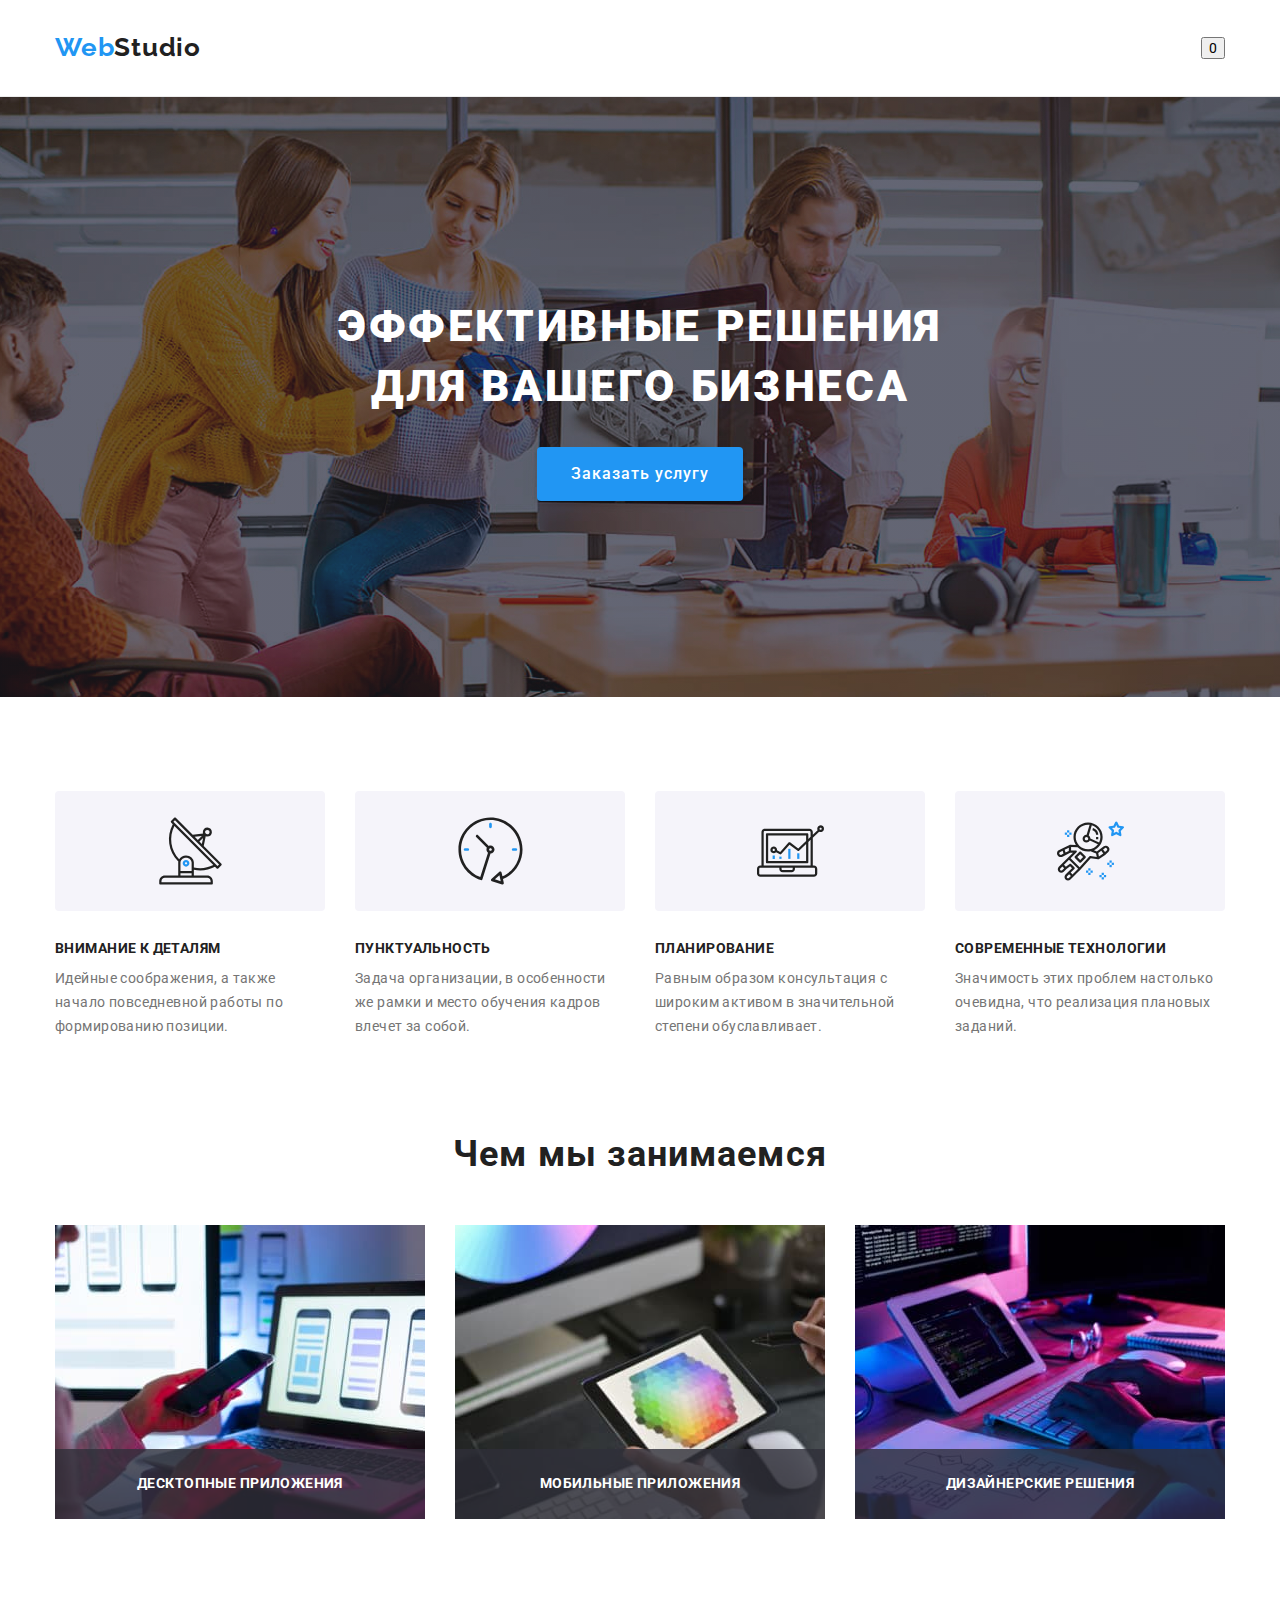
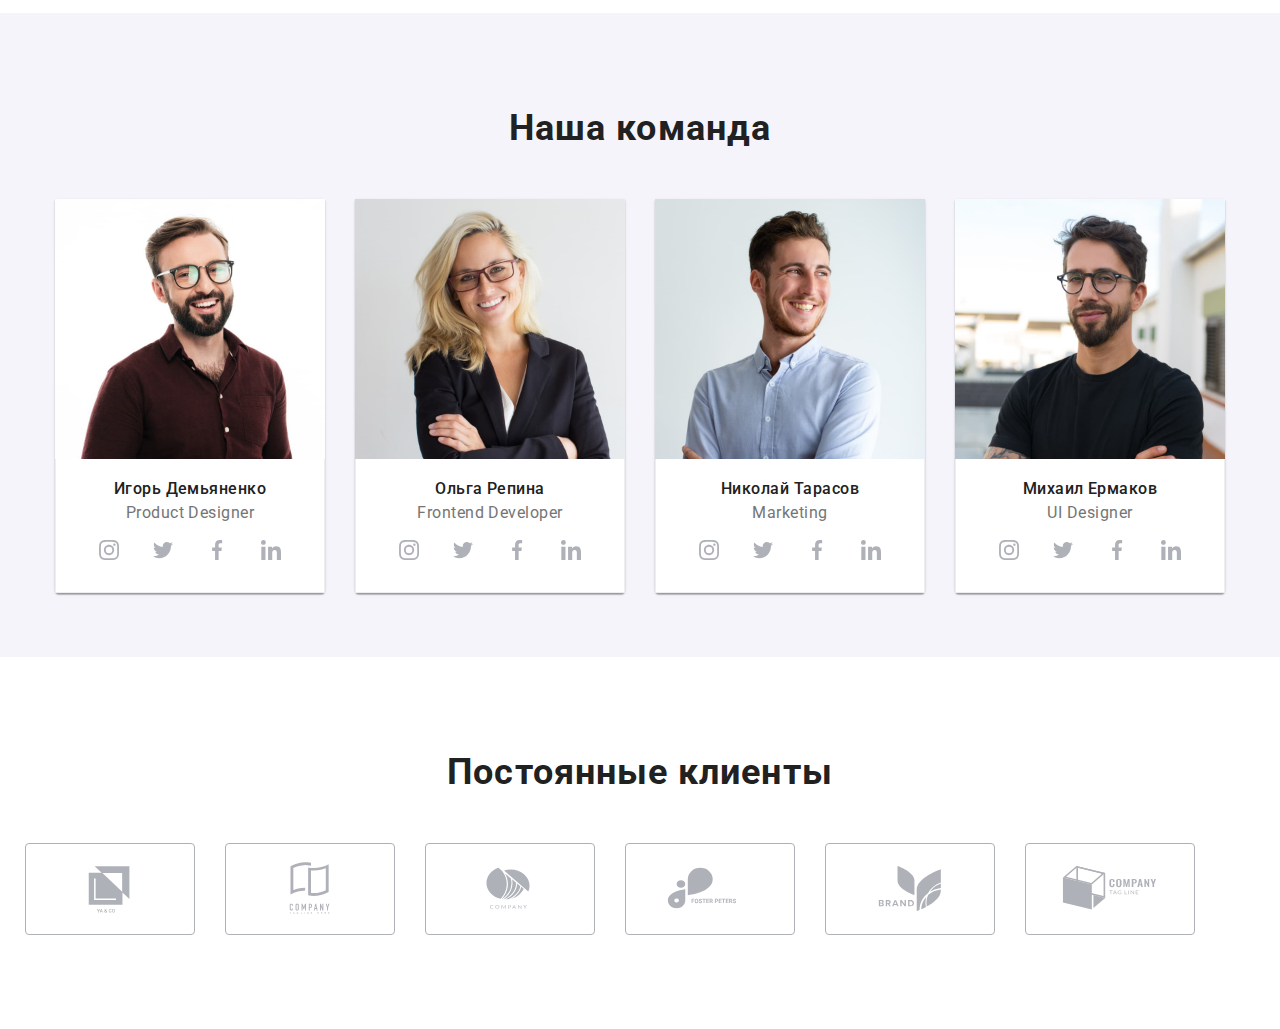
==== commit bbb9ad4d: "dz8 27/05 8:30" ====
--- a/index.html
+++ b/index.html
@@ -16,14 +16,14 @@
     />
     <link rel="stylesheet" href="./css/main.css" />
   </head>
-  <!-- <body>
+  <body>
     <header class="page-header">
       <div class="container page-header__container">
         <nav class="nav">
           <a class="logo page-header__logo" href="./index.html"
             ><span class="logo-studio">Web</span>Studio</a
           >
-          <ul class="menu menu__list">
+          <!-- <ul class="menu menu__list">
             <li class="menu__item">
               <a class="link link--nav-decoration" href="#about">Студия</a>
             </li>
@@ -35,9 +35,10 @@
             <li class="menu__item">
               <a class="link header-decoration" href="#contacts">Контакты</a>
             </li>
-          </ul>
+          </ul> -->
         </nav>
-        <ul class="menu list contacts__list">
+        <button class="menu-open">0</button>
+        <!-- <ul class="menu list contacts__list">
           <li class="menu__item contacts__item">
             <a class="link contacts__link" href="mailto:info@devstudio.com">
               <svg class="auth-nav-icon" width="16" height="12">
@@ -54,9 +55,31 @@
               +38 096 111 11 11</a
             >
           </li>
-        </ul>
+        </ul> -->
       </div>
-    </header> -->
+      <div class="mobile-menu is-hidden">
+        <div class="container">
+          <button class="menu-close">x</button>
+          <ul class="mobile-menu-list list">
+            <li><a class="link" href="">Студия</a></li>
+            <li><a class="link" href=""></a>Портфолио</li>
+            <li><a class="link" href=""></a>Контакты</li>
+          </ul>
+          <div class="mobile-bottom">
+            <ul class="mobile-contact-list list">
+              <li><a class="link" href="">+38 096 111 11 11</a></li>
+              <li><a class="link" href=""></a>info@devstudio.com</li>
+            </ul>
+            <ul class="mobile-social-list list">
+              <li><a class="link" href="">Instagram</a></li>
+              <li><a class="link" href=""></a>Twitter</li>
+              <li><a class="link" href=""></a>Facebook</li>
+              <li><a class="link" href=""></a>Linkedin</li>
+            </ul>
+          </div>
+        </div>
+      </div>
+    </header>
     <main>
       <section class="block block__dark-section">
         <div class="hero__container">
@@ -70,7 +93,7 @@
       </section>
 
       <!-- СЕКЦИЯ С ИКОНКАМИ -->
-      
+
       <section class="section about" id="about">
         <div class="container about__list">
           <ul class="list about__card-set card-set">
@@ -191,7 +214,7 @@
               <div class="team__name">
                 <h3 class="team__name-item">Игорь Демьяненко</h3>
                 <p class="team__job-item" lang="en">Product Designer</p>
-                <ul class="list social-icons">
+                <ul class="social-icons">
                   <li class="social-icons__item">
                     <a
                       href=""
@@ -261,7 +284,7 @@
               <div class="team__name">
                 <h3 class="team__name-item">Ольга Репина</h3>
                 <p class="team__job-item" lang="en">Frontend Developer</p>
-                <ul class="list social-icons">
+                <ul class="social-icons">
                   <li class="social-icons__item">
                     <a
                       href=""
@@ -331,7 +354,7 @@
               <div class="team__name">
                 <h3 class="team__name-item">Николай Тарасов</h3>
                 <p class="team__job-item" lang="en">Marketing</p>
-                <ul class="list social-icons">
+                <ul class="social-icons">
                   <li class="social-icons__item">
                     <a
                       href=""
@@ -401,7 +424,7 @@
               <div class="team__name">
                 <h3 class="team__name-item">Михаил Ермаков</h3>
                 <p class="team__job-item" lang="en">UI Designer</p>
-                <ul class="list social-icons">
+                <ul class="social-icons">
                   <li class="social-icons__item">
                     <a
                       href=""
@@ -548,7 +571,7 @@
       </div>
     </section>
 
-<!-- ФУТЕР -->
+    <!-- ФУТЕР -->
 
     <!-- <footer class="footer">
       <div class="footer-div container">
@@ -645,7 +668,6 @@
         </div>
       </div>
     </footer> -->
-
 
     <div class="backdrop is-hidden .modal-window" data-modal>
       <div class="modal">
@@ -763,5 +785,6 @@
     </div>
 
     <script src="./js/modal.js"></script>
+    <script src="./js/menu.js"></script>
   </body>
 </html>
--- a/css/main.css
+++ b/css/main.css
@@ -413,6 +413,10 @@
 
 .social-icons {
   display: inline-flex;
+  align-items: center;
+  justify-content: center;
+  list-style: none;
+  padding-left: 0;
 }
 
 .social-icons__footer {
@@ -644,7 +648,8 @@
 
 .modal {
   background-color: #ffffff;
-  width: 528px;
+  width: 95%;
+  height: 95%;
   position: absolute;
   top: 50%;
   left: 50%;
@@ -652,6 +657,16 @@
   border-radius: 4px;
   transform: translate(-50%, -50%) scale(1);
   transition: transform 500ms cubic-bezier(0.4, 0, 0.2, 1);
+}
+@media screen and (min-width: 480px) {
+  .modal {
+    width: 450px;
+  }
+}
+@media screen and (min-width: 1200px) {
+  .modal {
+    width: 528px;
+  }
 }
 
 .modal-container {
@@ -1174,9 +1189,9 @@
   align-items: center;
 }
 
-.team-item {
-  text-align: center;
-  flex-basis: calc((100% - 4 * 30px) / 4);
+.team__card-set {
+  display: inline-flex;
+  text-align: center;
 }
 
 .item__team {
@@ -1214,6 +1229,7 @@
 .page-header .container {
   display: flex;
   align-items: center;
+  justify-content: space-between;
 }
 
 .page-header {
@@ -1222,8 +1238,74 @@
   border-bottom: 1px solid #ececec;
 }
 
+.mobile-menu {
+  padding: 40px 0;
+  position: fixed;
+  background-color: #fff;
+  top: 0;
+  left: 0;
+  width: 100vw;
+  height: 100vh;
+}
+.mobile-menu .container {
+  height: 100%;
+  position: relative;
+  display: flex;
+  flex-direction: column;
+  justify-content: space-between;
+}
+.mobile-menu.is-hidden {
+  opacity: 0;
+  visibility: hidden;
+  pointer-events: none;
+}
+
+.mobile-menu-list {
+  margin-bottom: 40px;
+}
+.mobile-menu-list li a {
+  font-weight: 500;
+  font-size: 40px;
+  line-height: 47px;
+  text-align: center;
+  letter-spacing: 0.02em;
+  color: #212121;
+}
+.mobile-menu-list li:not(:last-child) {
+  margin-bottom: 36px;
+}
+
+.mobile-contact-list li a {
+  font-weight: 500;
+  font-size: 24px;
+  line-height: 28px;
+  text-align: center;
+  letter-spacing: 0.02em;
+  color: #757575;
+}
+.mobile-contact-list li::not(:last-child) {
+  margin-bottom: 36px;
+}
+
+.mobile-social-list {
+  display: flex;
+}
+.mobile-social-list li a {
+  font-weight: 500;
+  font-size: 18px;
+  line-height: 22px;
+  letter-spacing: 0.02em;
+  color: #2196f3;
+}
+
 .header-decoration {
   color: #212121;
+}
+
+.menu-close {
+  position: absolute;
+  right: 15px;
+  top: -21px;
 }
 
 .portfolio__items {
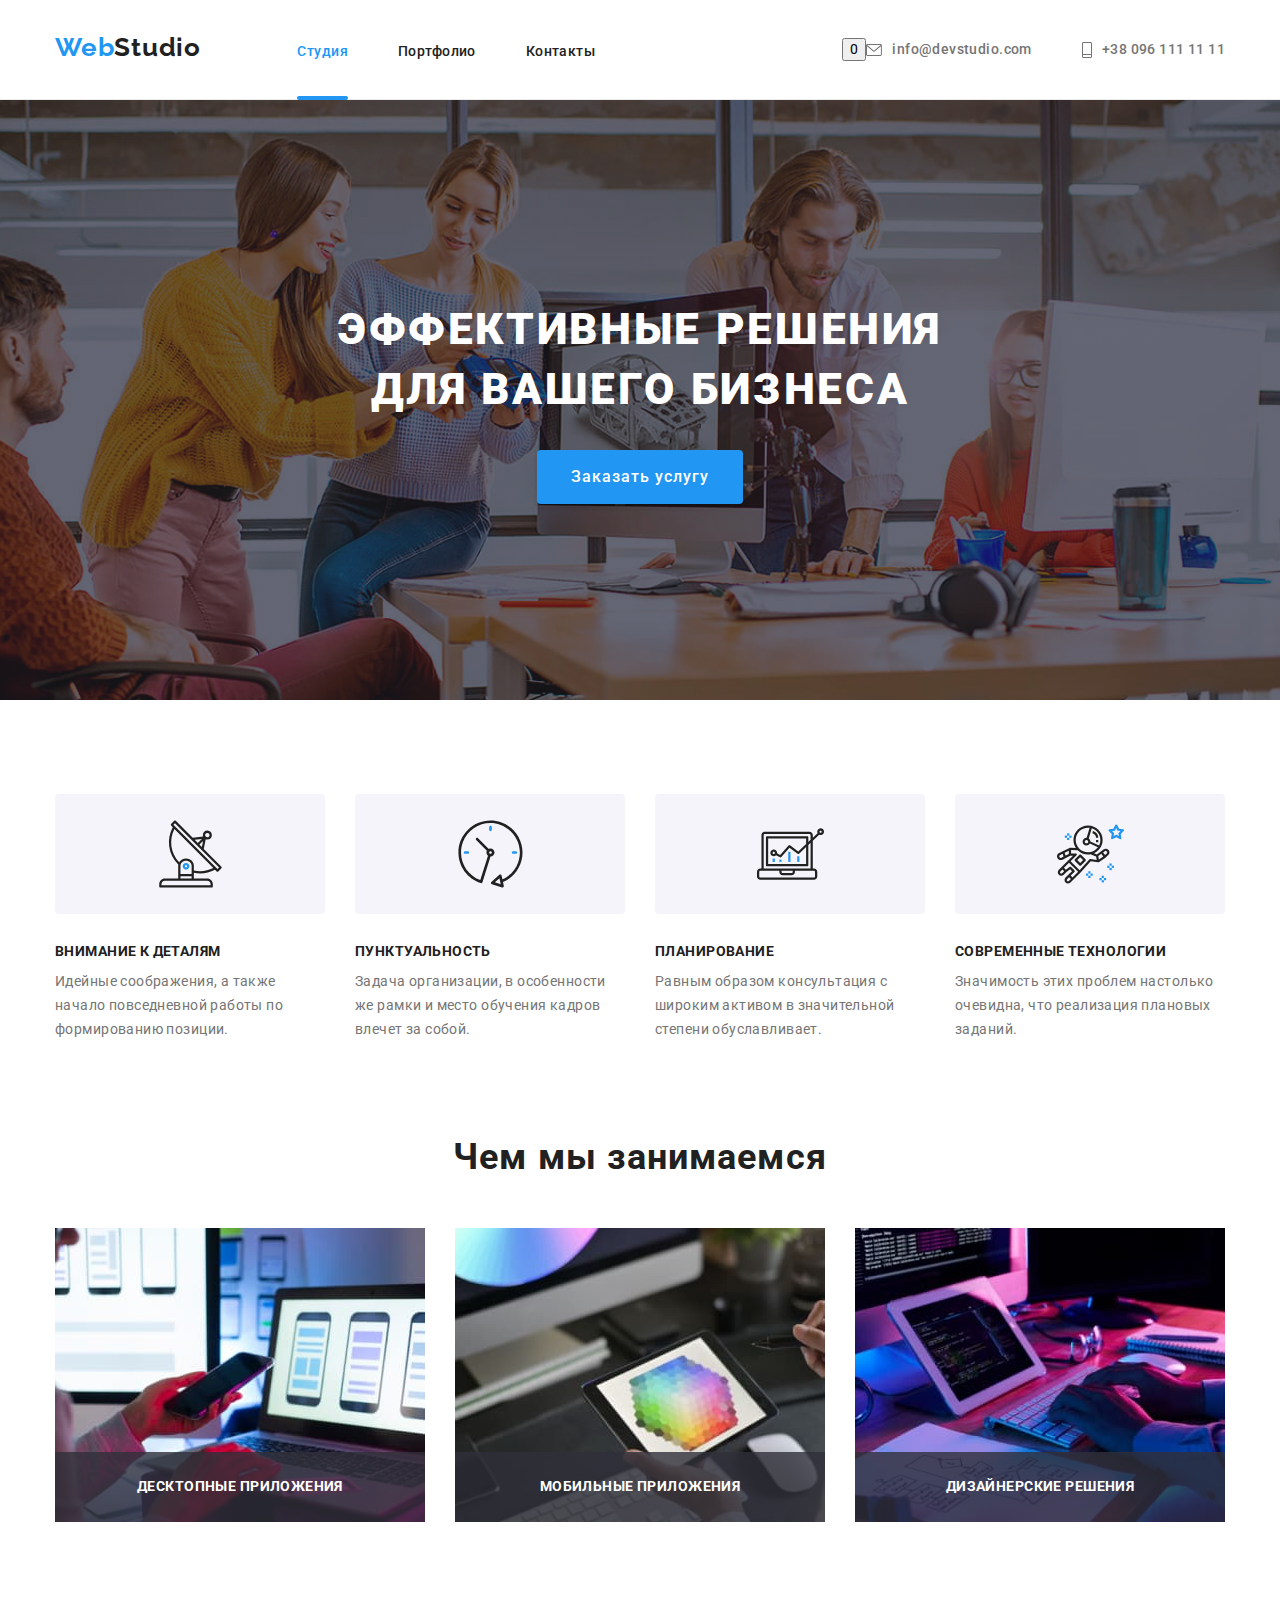
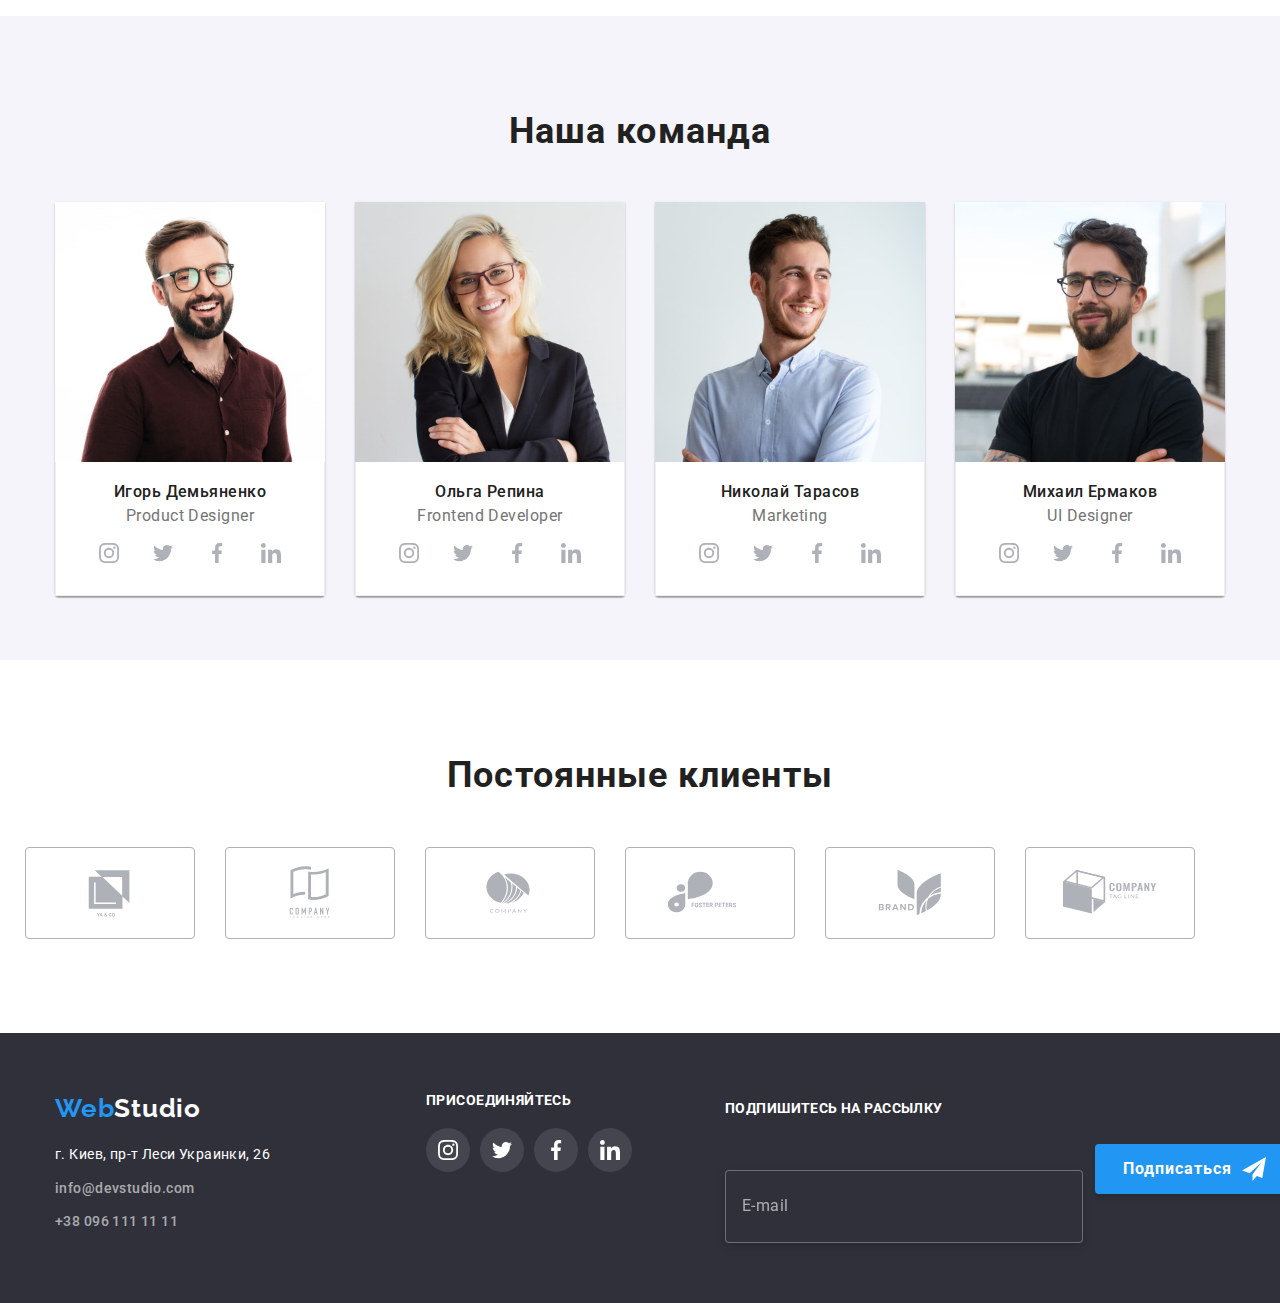
==== commit d887b84e: "dz8 27/05 14:21" ====
--- a/index.html
+++ b/index.html
@@ -23,7 +23,7 @@
           <a class="logo page-header__logo" href="./index.html"
             ><span class="logo-studio">Web</span>Studio</a
           >
-          <!-- <ul class="menu menu__list">
+          <ul class="menu menu__list">
             <li class="menu__item">
               <a class="link link--nav-decoration" href="#about">Студия</a>
             </li>
@@ -35,10 +35,10 @@
             <li class="menu__item">
               <a class="link header-decoration" href="#contacts">Контакты</a>
             </li>
-          </ul> -->
+          </ul>
         </nav>
         <button class="menu-open">0</button>
-        <!-- <ul class="menu list contacts__list">
+        <ul class="menu list contacts__list">
           <li class="menu__item contacts__item">
             <a class="link contacts__link" href="mailto:info@devstudio.com">
               <svg class="auth-nav-icon" width="16" height="12">
@@ -55,11 +55,34 @@
               +38 096 111 11 11</a
             >
           </li>
-        </ul> -->
+        </ul>
       </div>
       <div class="mobile-menu is-hidden">
         <div class="container">
-          <button class="menu-close">x</button>
+          <button
+            type="button"
+            class="menu-close"
+            aria-expanded="false"
+            aria-controls="mob-menu"
+            menu-open
+          >
+            <svg
+              width="40"
+              height="40"
+              aria-label="Кнопка мобильного меню"
+              class="cross-icon"
+            >
+              <use href="./images/icons/sprite.svg#cross"></use>
+            </svg>
+            <svg
+              width="40"
+              height="40"
+              aria-label="Кнопка мобильного меню"
+              class="burger-icon"
+            >
+              <use href="./images/icons/sprite.svg#burger"></use>
+            </svg>
+          </button>
           <ul class="mobile-menu-list list">
             <li><a class="link" href="">Студия</a></li>
             <li><a class="link" href=""></a>Портфолио</li>
@@ -573,101 +596,105 @@
 
     <!-- ФУТЕР -->
 
-    <!-- <footer class="footer">
+    <footer class="footer">
       <div class="footer-div container">
         <div class="container-footer">
-          <a class="logo-botom" href="./index.html"
-            ><span class="logo-studio">Web</span>Studio</a
-          >
-          <address class="address">
-            <p class="address-item-place">г. Киев, пр-т Леси Украинки, 26</p>
-            <ul class="list">
-              <li class="footer-link-address">
-                <a class="link" href="mailto:info@devstudio.com"
-                  >info@devstudio.com</a
+          <div class="footer__address-block">
+            <a class="logo-botom" href="./index.html"
+              ><span class="logo-studio">Web</span>Studio</a
+            >
+            <address class="address">
+              <p class="address-item-place">г. Киев, пр-т Леси Украинки, 26</p>
+              <ul class="list">
+                <li class="footer-link-address">
+                  <a class="link" href="mailto:info@devstudio.com"
+                    >info@devstudio.com</a
+                  >
+                </li>
+                <li class="footer-link-address">
+                  <a class="link" href="tel:+380961111111">+38 096 111 11 11</a>
+                </li>
+              </ul>
+            </address>
+          </div>
+          <div class="invite-section">
+            <h3 class="invite-item">присоединяйтесь</h3>
+            <ul class="list social-icons__footer">
+              <li class="social-icons__item-footer">
+                <a
+                  href=""
+                  class="invite-icons-link__footer"
+                  target="_blank"
+                  rel="noopener noreferrer"
                 >
+                  <svg class="invite-icons-svg">
+                    <use
+                      href="./images/icons/sprite.svg#icon-instagram-1"
+                    ></use>
+                  </svg>
+                </a>
               </li>
-              <li class="footer-link-address">
-                <a class="link" href="tel:+380961111111">+38 096 111 11 11</a>
+              <li class="social-icons__item-footer">
+                <a
+                  href=""
+                  class="invite-icons-link__footer"
+                  target="_blank"
+                  rel="noopener noreferrer"
+                >
+                  <svg class="invite-icons-svg">
+                    <use href="./images/icons/sprite.svg#icon-twitter-1"></use>
+                  </svg>
+                </a>
+              </li>
+              <li class="social-icons__item-footer">
+                <a
+                  href=""
+                  class="invite-icons-link__footer"
+                  target="_blank"
+                  rel="noopener noreferrer"
+                >
+                  <svg class="invite-icons-svg">
+                    <use href="./images/icons/sprite.svg#icon-facebook-1"></use>
+                  </svg>
+                </a>
+              </li>
+              <li class="social-icons__item-footer">
+                <a
+                  href=""
+                  class="invite-icons-link__footer"
+                  target="_blank"
+                  rel="noopener noreferrer"
+                >
+                  <svg class="invite-icons-svg">
+                    <use href="./images/icons/sprite.svg#icon-linkedin-1"></use>
+                  </svg>
+                </a>
               </li>
             </ul>
-          </address>
-        </div>
-        <div class="invite-section">
-          <h3 class="invite-item">присоединяйтесь</h3>
-          <ul class="list social-icons__footer">
-            <li class="social-icons__item-footer">
-              <a
-                href=""
-                class="invite-icons-link__footer"
-                target="_blank"
-                rel="noopener noreferrer"
-              >
-                <svg class="invite-icons-svg">
-                  <use href="./images/icons/sprite.svg#icon-instagram-1"></use>
-                </svg>
-              </a>
-            </li>
-            <li class="social-icons__item-footer">
-              <a
-                href=""
-                class="invite-icons-link__footer"
-                target="_blank"
-                rel="noopener noreferrer"
-              >
-                <svg class="invite-icons-svg">
-                  <use href="./images/icons/sprite.svg#icon-twitter-1"></use>
-                </svg>
-              </a>
-            </li>
-            <li class="social-icons__item-footer">
-              <a
-                href=""
-                class="invite-icons-link__footer"
-                target="_blank"
-                rel="noopener noreferrer"
-              >
-                <svg class="invite-icons-svg">
-                  <use href="./images/icons/sprite.svg#icon-facebook-1"></use>
-                </svg>
-              </a>
-            </li>
-            <li class="social-icons__item-footer">
-              <a
-                href=""
-                class="invite-icons-link__footer"
-                target="_blank"
-                rel="noopener noreferrer"
-              >
-                <svg class="invite-icons-svg">
-                  <use href="./images/icons/sprite.svg#icon-linkedin-1"></use>
-                </svg>
-              </a>
-            </li>
-          </ul>
-        </div>
-        <div class="subscribe-email">
-          <label for="sub-email" class="bot-sub-email-label"
-            >Подпишитесь на рассылку
-          </label>
-          <input
-            type="text"
-            name="sub-email"
-            id="sub-email"
-            class="bot-sub-email-box"
-            placeholder="E-mail"
-          />
-        </div>
-        <div class="bot-telegram-btn">
-          <button type="submit" class="sub-telegram-btn">
-            <div class="sub-telegram-btn-text">Подписаться</div>
-            <svg class="bot-telegram-svg">
-              <use href="./images/icons/sprite6.svg#icon-icon-send"></use>
-            </svg>
-          </button>
+          </div>
+          <div class="subscribe-email">
+            <label for="sub-email" class="bot-sub-email-label"
+              >Подпишитесь на рассылку
+            </label>
+            <input
+              type="text"
+              name="sub-email"
+              id="sub-email"
+              class="bot-sub-email-box"
+              placeholder="E-mail"
+            />
+          </div>
+          <div class="bot-telegram-btn">
+            <button type="submit" class="sub-telegram-btn">
+              <div class="sub-telegram-btn-text">Подписаться</div>
+              <svg class="bot-telegram-svg">
+                <use href="./images/icons/sprite6.svg#icon-icon-send"></use>
+              </svg>
+            </button>
+          </div>
         </div>
       </div>
-    </footer> -->
+    </footer>
 
     <div class="backdrop is-hidden .modal-window" data-modal>
       <div class="modal">
@@ -785,6 +812,6 @@
     </div>
 
     <script src="./js/modal.js"></script>
-    <script src="./js/menu.js"></script>
+    <script src="./js/mobile-menu.js"></script>
   </body>
 </html>
--- a/css/main.css
+++ b/css/main.css
@@ -977,15 +977,50 @@
 }
 
 .container-footer {
-  width: 231px;
-  height: 132px;
-  display: block;
+  display: flex;
+}
+@media screen and (max-width: 767px) {
+  .container-footer {
+    flex-wrap: wrap;
+    align-items: center;
+  }
+}
+@media screen and (min-width: 768px) {
+  .container-footer {
+    flex-basis: calc(100% / 2 - 30px);
+  }
+}
+@media screen and (min-width: 1200px) {
+  .container-footer {
+    flex-basis: calc(100% / 3 - 30px);
+  }
+}
+
+.footer__address-block {
+  display: flex;
+  flex-wrap: wrap;
+  margin-right: 70px;
+}
+@media screen and (max-width: 767px) {
+  .footer__address-block {
+    text-align: center;
+    justify-content: center;
+    margin-right: 0;
+    width: 100%;
+    margin-bottom: 60px;
+  }
 }
 
 .subscribe-email {
   display: flex;
-  flex-direction: column;
+  flex-wrap: wrap;
   margin-left: 93px;
+}
+@media screen and (max-width: 767px) {
+  .subscribe-email {
+    width: 100%;
+    margin: 0;
+  }
 }
 
 .subscribe-email input::-moz-placeholder {
@@ -1028,6 +1063,11 @@
   background: #2f303a;
   transition: border 250ms cubic-bezier(0.4, 0, 0.2, 1);
 }
+@media screen and (max-width: 767px) {
+  .bot-sub-email-box {
+    margin-bottom: 20px;
+  }
+}
 
 .bot-sub-email-box:hover,
 .bot-sub-email-box:focus {
@@ -1049,6 +1089,21 @@
   background-color: var(--dark-bg);
   padding-top: 60px;
   padding-bottom: 60px;
+}
+@media screen and (max-width: 767px) {
+  .footer {
+    height: 100%;
+  }
+}
+@media screen and (max-width: 768px) {
+  .footer {
+    height: 100%;
+  }
+}
+@media screen and (max-width: 1200px) {
+  .footer {
+    height: 252px;
+  }
 }
 
 .invite-item {
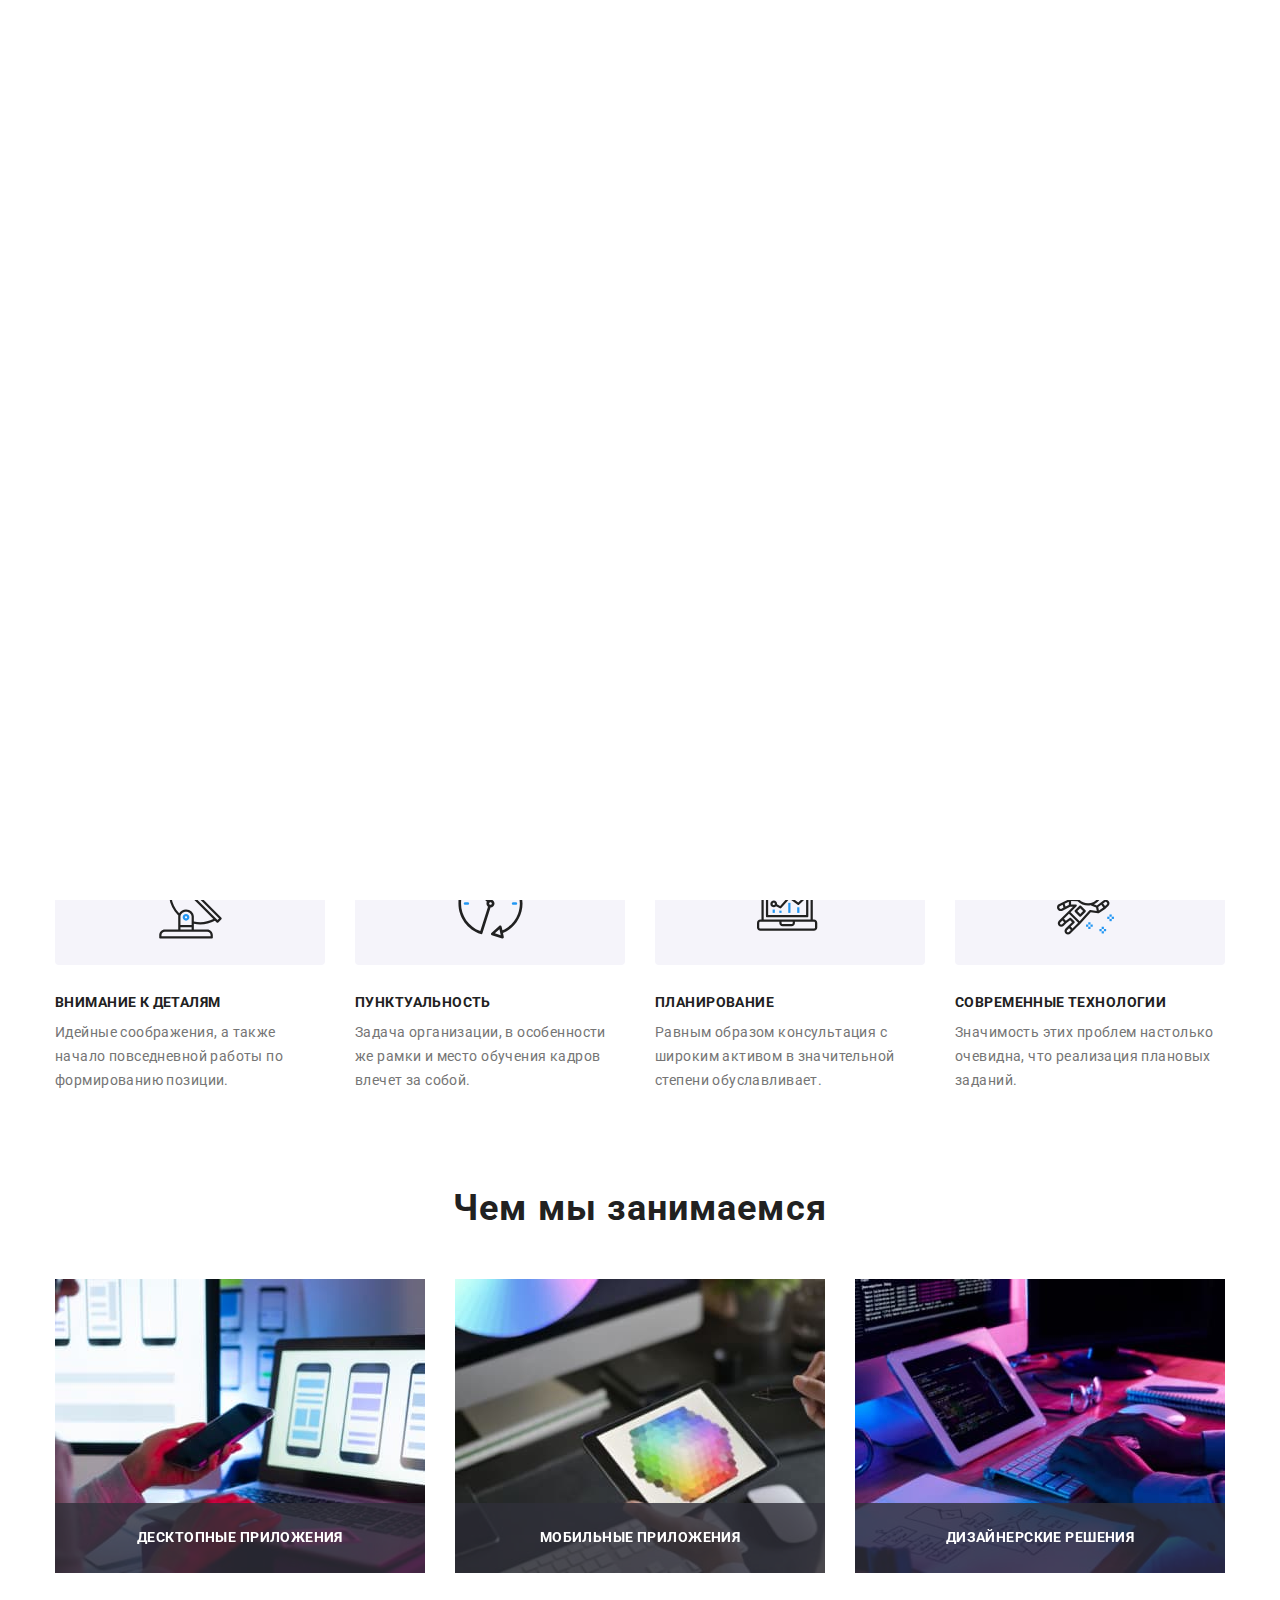
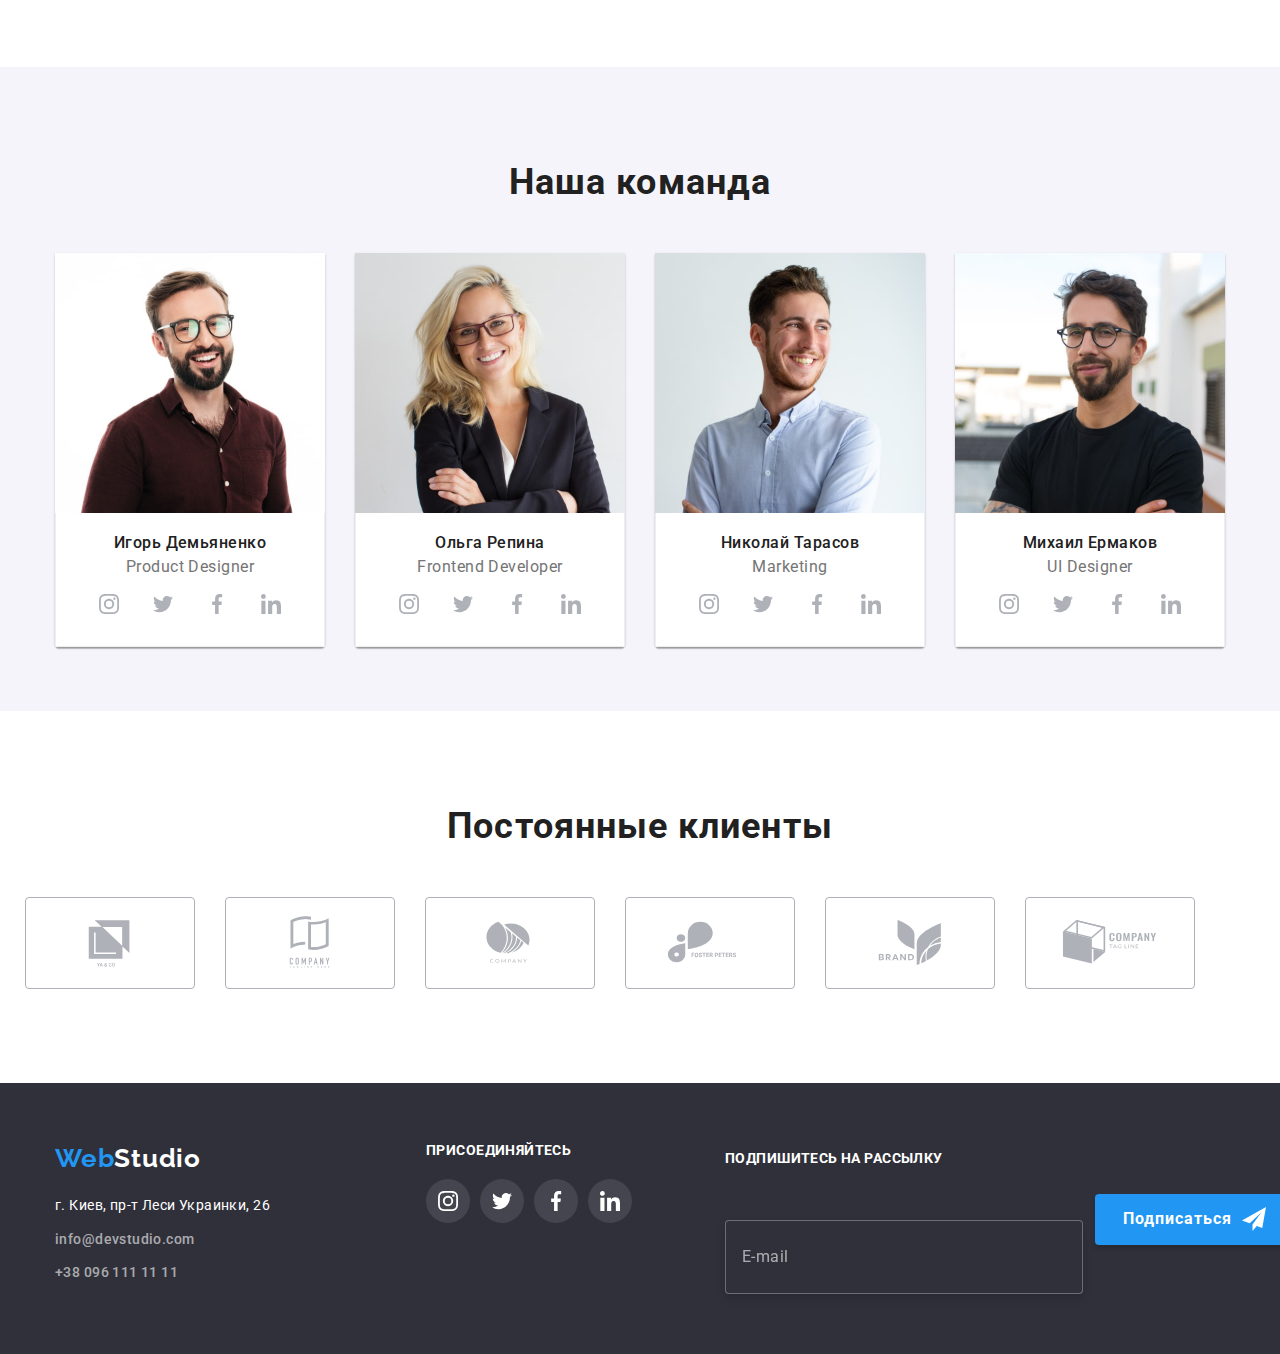
==== commit d999e34d: "dz8 29/05" ====
--- a/index.html
+++ b/index.html
@@ -37,7 +37,7 @@
             </li>
           </ul>
         </nav>
-        <button class="menu-open">0</button>
+       
         <ul class="menu list contacts__list">
           <li class="menu__item contacts__item">
             <a class="link contacts__link" href="mailto:info@devstudio.com">
@@ -57,52 +57,47 @@
           </li>
         </ul>
       </div>
-      <div class="mobile-menu is-hidden">
-        <div class="container">
-          <button
-            type="button"
-            class="menu-close"
-            aria-expanded="false"
-            aria-controls="mob-menu"
-            menu-open
-          >
-            <svg
-              width="40"
-              height="40"
-              aria-label="Кнопка мобильного меню"
-              class="cross-icon"
-            >
-              <use href="./images/icons/sprite.svg#cross"></use>
-            </svg>
-            <svg
-              width="40"
-              height="40"
-              aria-label="Кнопка мобильного меню"
-              class="burger-icon"
-            >
-              <use href="./images/icons/sprite.svg#burger"></use>
-            </svg>
-          </button>
-          <ul class="mobile-menu-list list">
-            <li><a class="link" href="">Студия</a></li>
-            <li><a class="link" href=""></a>Портфолио</li>
-            <li><a class="link" href=""></a>Контакты</li>
-          </ul>
-          <div class="mobile-bottom">
-            <ul class="mobile-contact-list list">
-              <li><a class="link" href="">+38 096 111 11 11</a></li>
-              <li><a class="link" href=""></a>info@devstudio.com</li>
-            </ul>
-            <ul class="mobile-social-list list">
-              <li><a class="link" href="">Instagram</a></li>
-              <li><a class="link" href=""></a>Twitter</li>
-              <li><a class="link" href=""></a>Facebook</li>
-              <li><a class="link" href=""></a>Linkedin</li>
-            </ul>
-          </div>
-        </div>
-      </div>
+   
+      <button class="mobile-menu__btn" data-menu-button> 
+        <svg class="menu-btn__icon" width="40" height="40">
+          <use class="menu-btn__icon-close" href="./images/icons/sprite.svg#cross"></use>
+          <use class="menu-btn__icon-menu" href="./images/icons/sprite.svg#burger"></use>
+        </svg> </button>
+      
     </header>
+    <div class="mobile-menu" data-menu>
+      <!-- <div class="container"> -->
+      <!-- <ul class="list mobile-menu__list">
+        <li class="mobile-menu__item"><a class="link" href="#about">Студия</a></li>
+        <li class="mobile-menu__item"><a class="link" href="#price">Портфолио</a></li>
+        <li class="mobile-menu__item"><a class="link" href="#team">Контакты</a></li>
+             </ul>
+      <a class="link" href="">+38 096 111 11 11</a>
+      <a class="link" href="">info@devstudio.com</a>
+      <ul class="list socials">
+        <li class="socials__item">
+          <a class="link socials__link" href="" target="_blank" rel="noopener noreferrer">
+            Instagram
+          </a>
+        </li>
+        <li class="socials__item">
+          <a class="link socials__link" href="" target="_blank" rel="noopener noreferrer">
+            Twitter
+          </a>
+        </li>
+        <li class="socials__item">
+          <a class="link socials__link" href="" target="_blank" rel="noopener noreferrer">
+            Facebook
+          </a>
+        </li>
+        <li class="socials__item">
+          <a class="link socials__link" href="" target="_blank" rel="noopener noreferrer">
+            Linkedin
+          </a>
+        </li>
+      </ul> -->
+      <!-- </div> -->
+    </div>
     <main>
       <section class="block block__dark-section">
         <div class="hero__container">
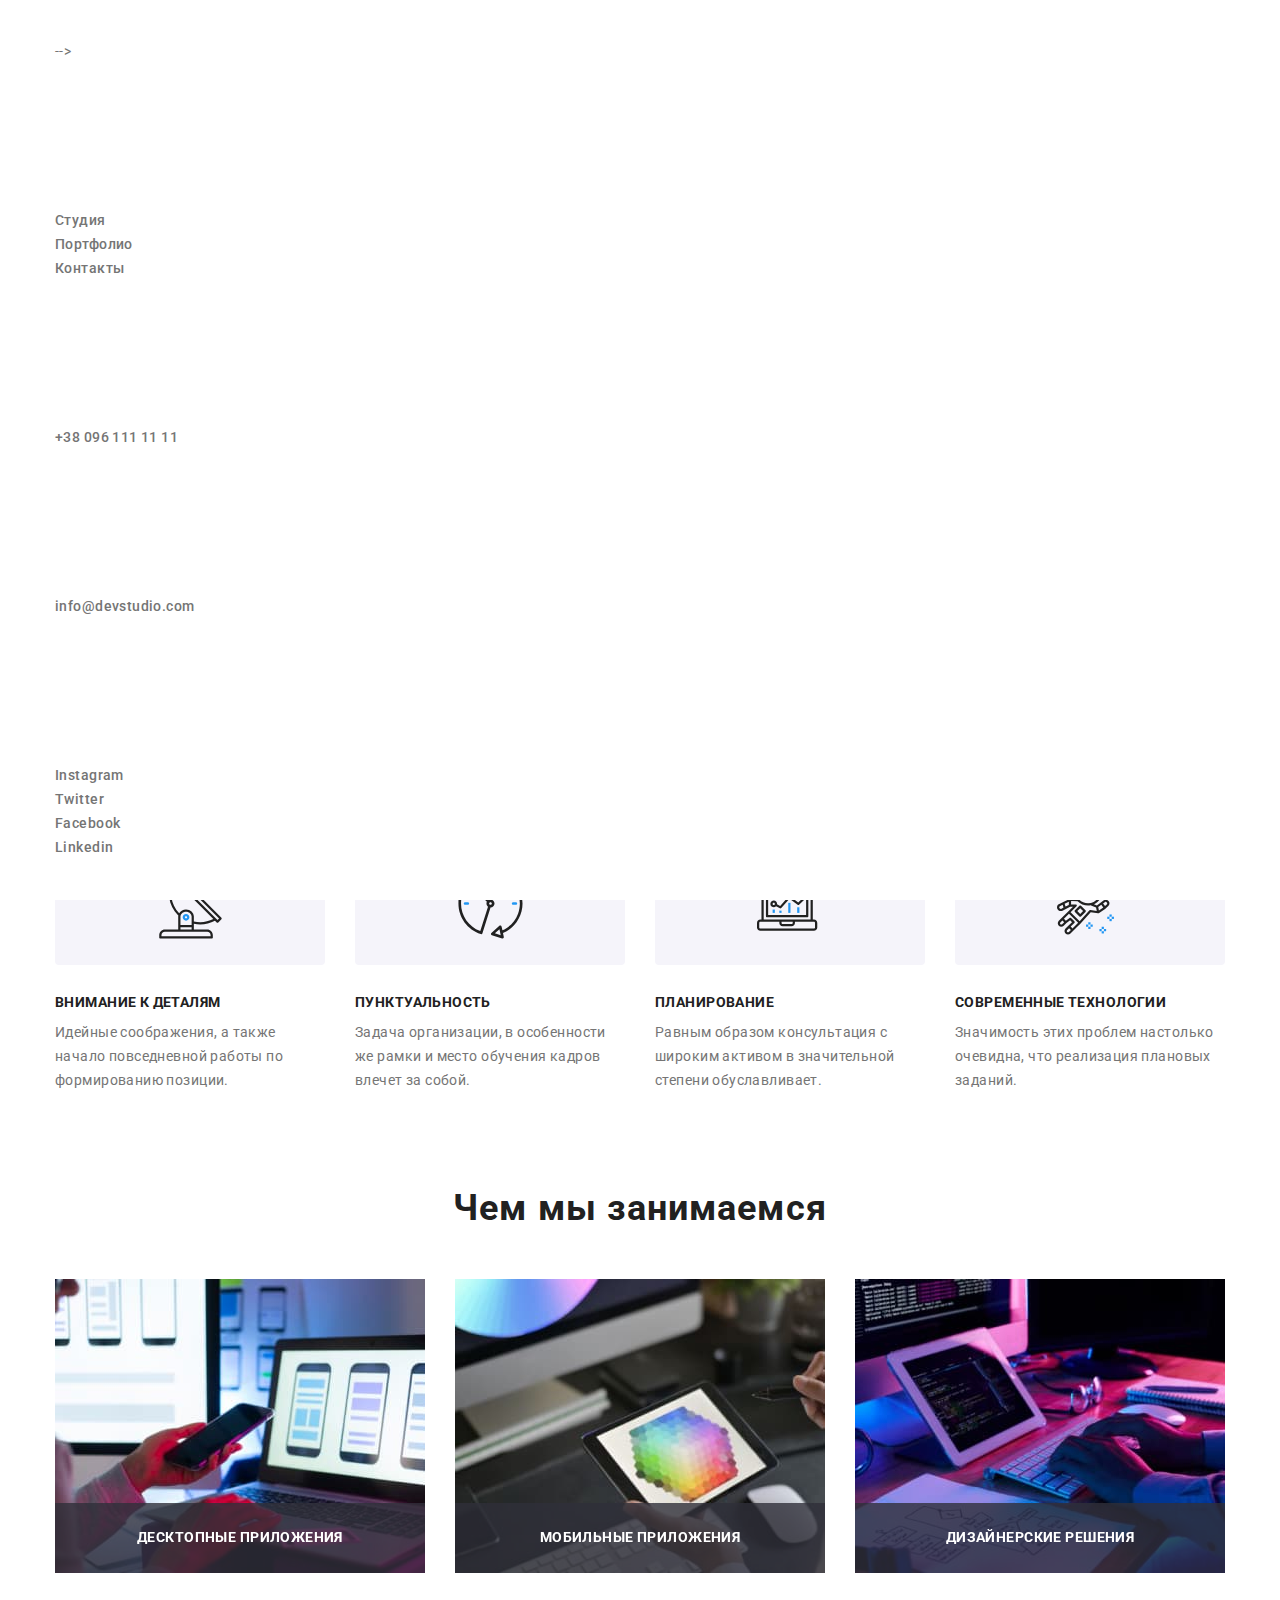
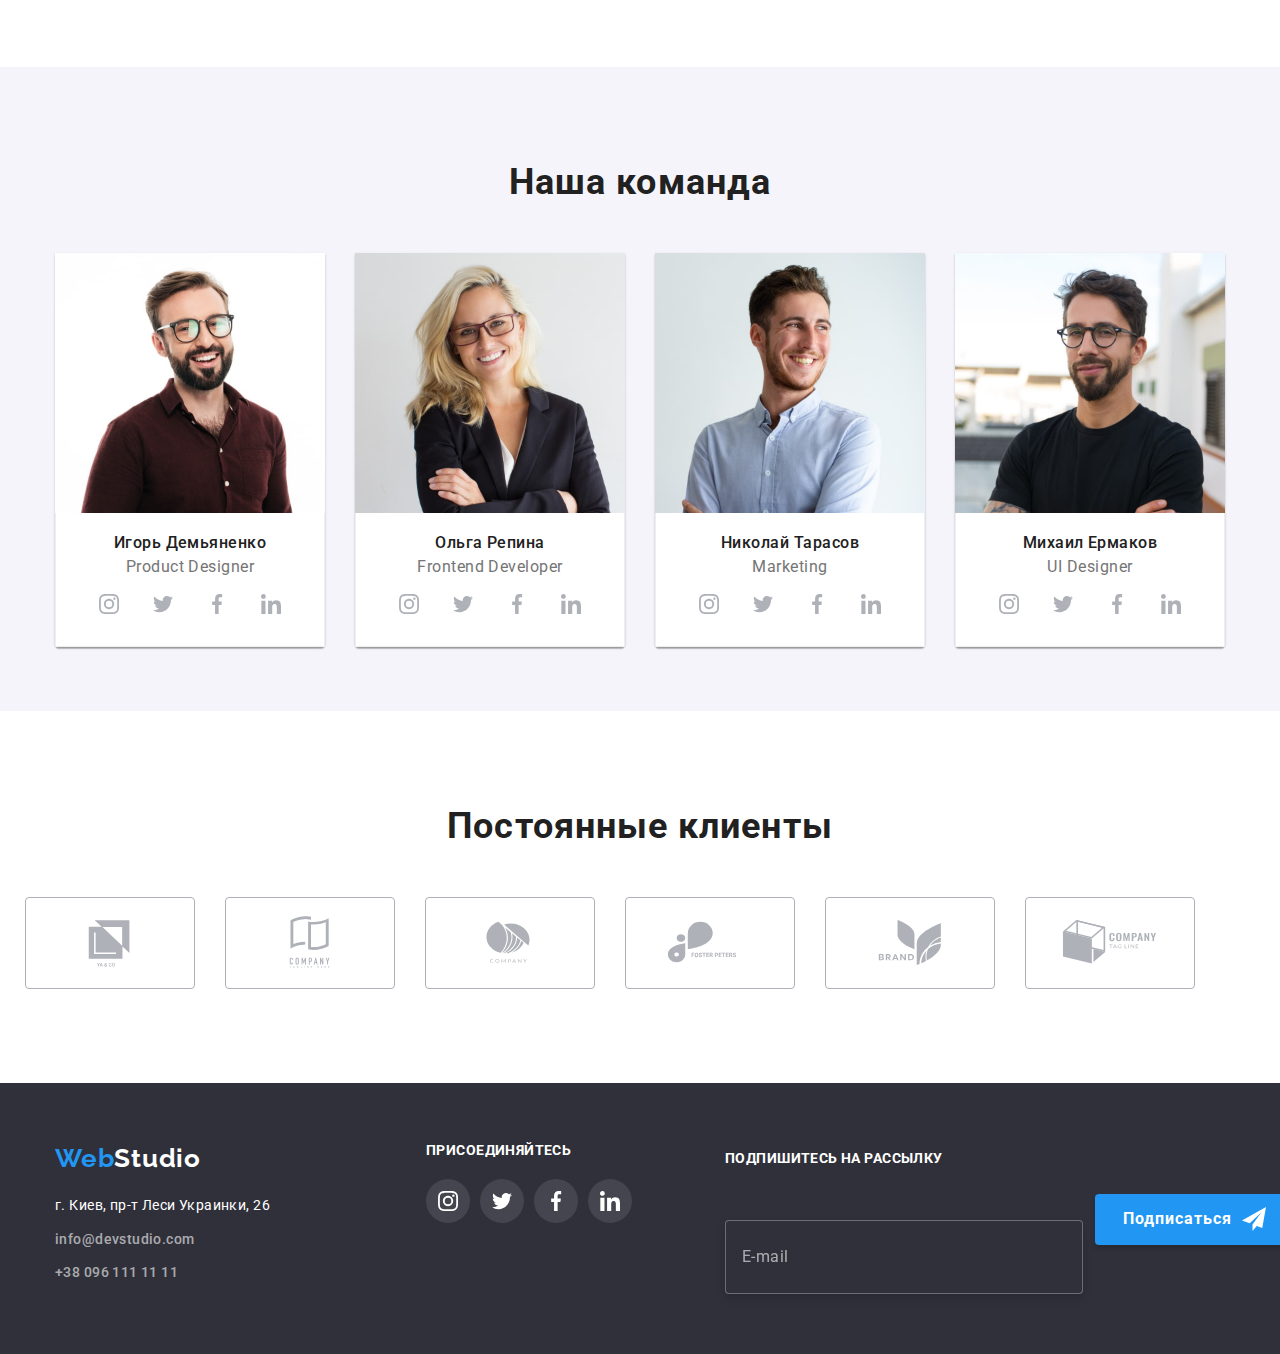
==== commit 0ea8a825: "dz8 29/05-2" ====
--- a/index.html
+++ b/index.html
@@ -37,7 +37,7 @@
             </li>
           </ul>
         </nav>
-       
+
         <ul class="menu list contacts__list">
           <li class="menu__item contacts__item">
             <a class="link contacts__link" href="mailto:info@devstudio.com">
@@ -57,46 +57,79 @@
           </li>
         </ul>
       </div>
-   
-      <button class="mobile-menu__btn" data-menu-button> 
+
+      <button class="mobile-menu__btn" data-menu-button>
         <svg class="menu-btn__icon" width="40" height="40">
-          <use class="menu-btn__icon-close" href="./images/icons/sprite.svg#cross"></use>
-          <use class="menu-btn__icon-menu" href="./images/icons/sprite.svg#burger"></use>
-        </svg> </button>
-      
+          <use
+            class="menu-btn__icon-close"
+            href="./images/icons/sprite.svg#cross"
+          ></use>
+          <use
+            class="menu-btn__icon-menu"
+            href="./images/icons/sprite.svg#burger"
+          ></use>
+        </svg>
+      </button>
     </header>
     <div class="mobile-menu" data-menu>
-      <!-- <div class="container"> -->
-      <!-- <ul class="list mobile-menu__list">
-        <li class="mobile-menu__item"><a class="link" href="#about">Студия</a></li>
-        <li class="mobile-menu__item"><a class="link" href="#price">Портфолио</a></li>
-        <li class="mobile-menu__item"><a class="link" href="#team">Контакты</a></li>
-             </ul>
-      <a class="link" href="">+38 096 111 11 11</a>
-      <a class="link" href="">info@devstudio.com</a>
-      <ul class="list socials">
-        <li class="socials__item">
-          <a class="link socials__link" href="" target="_blank" rel="noopener noreferrer">
-            Instagram
-          </a>
-        </li>
-        <li class="socials__item">
-          <a class="link socials__link" href="" target="_blank" rel="noopener noreferrer">
-            Twitter
-          </a>
-        </li>
-        <li class="socials__item">
-          <a class="link socials__link" href="" target="_blank" rel="noopener noreferrer">
-            Facebook
-          </a>
-        </li>
-        <li class="socials__item">
-          <a class="link socials__link" href="" target="_blank" rel="noopener noreferrer">
-            Linkedin
-          </a>
-        </li>
-      </ul> -->
-      <!-- </div> -->
+      <div class="container">
+        -->
+        <ul class="list mobile-menu__list">
+          <li class="mobile-menu__item">
+            <a class="link" href="#about">Студия</a>
+          </li>
+          <li class="mobile-menu__item">
+            <a class="link" href="#price">Портфолио</a>
+          </li>
+          <li class="mobile-menu__item">
+            <a class="link" href="#team">Контакты</a>
+          </li>
+        </ul>
+        <a class="link" href="">+38 096 111 11 11</a>
+        <a class="link" href="">info@devstudio.com</a>
+        <ul class="list socials">
+          <li class="socials__item">
+            <a
+              class="link socials__link"
+              href=""
+              target="_blank"
+              rel="noopener noreferrer"
+            >
+              Instagram
+            </a>
+          </li>
+          <li class="socials__item">
+            <a
+              class="link socials__link"
+              href=""
+              target="_blank"
+              rel="noopener noreferrer"
+            >
+              Twitter
+            </a>
+          </li>
+          <li class="socials__item">
+            <a
+              class="link socials__link"
+              href=""
+              target="_blank"
+              rel="noopener noreferrer"
+            >
+              Facebook
+            </a>
+          </li>
+          <li class="socials__item">
+            <a
+              class="link socials__link"
+              href=""
+              target="_blank"
+              rel="noopener noreferrer"
+            >
+              Linkedin
+            </a>
+          </li>
+        </ul>
+      </div>
     </div>
     <main>
       <section class="block block__dark-section">
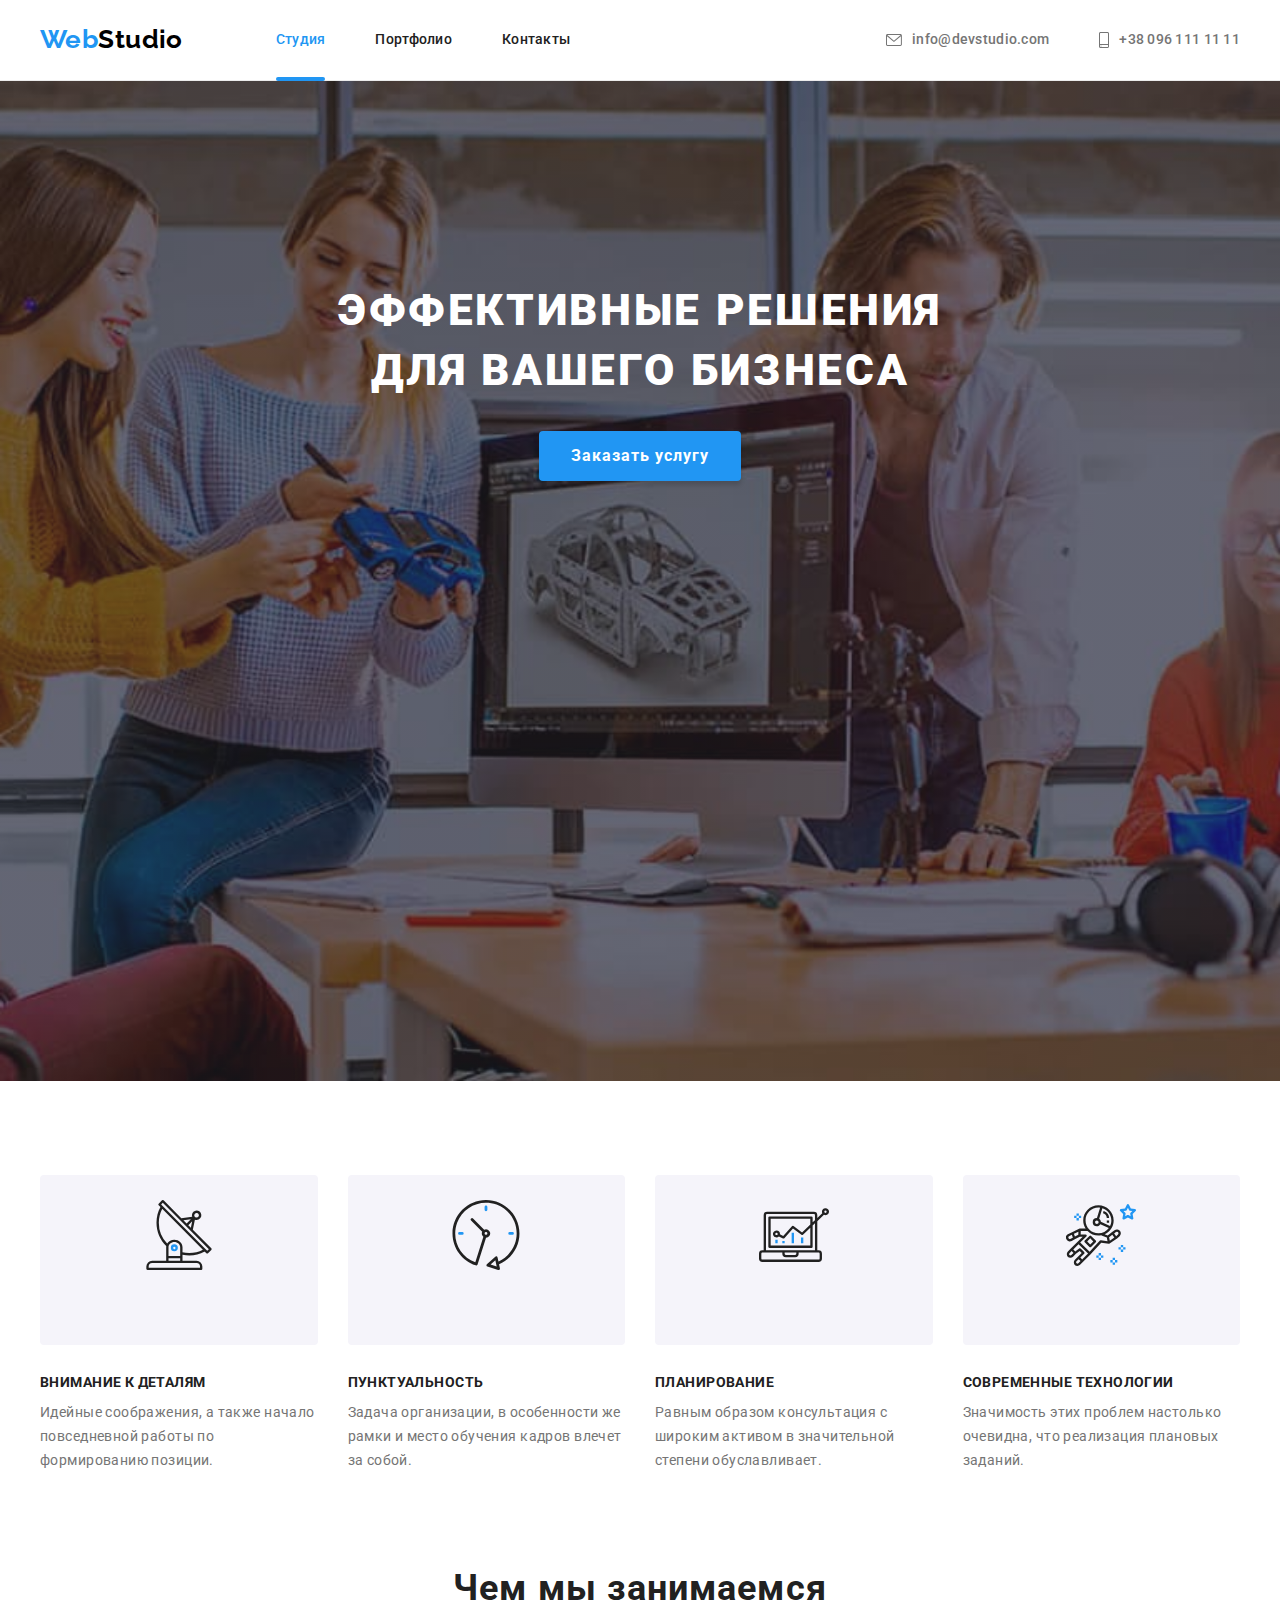
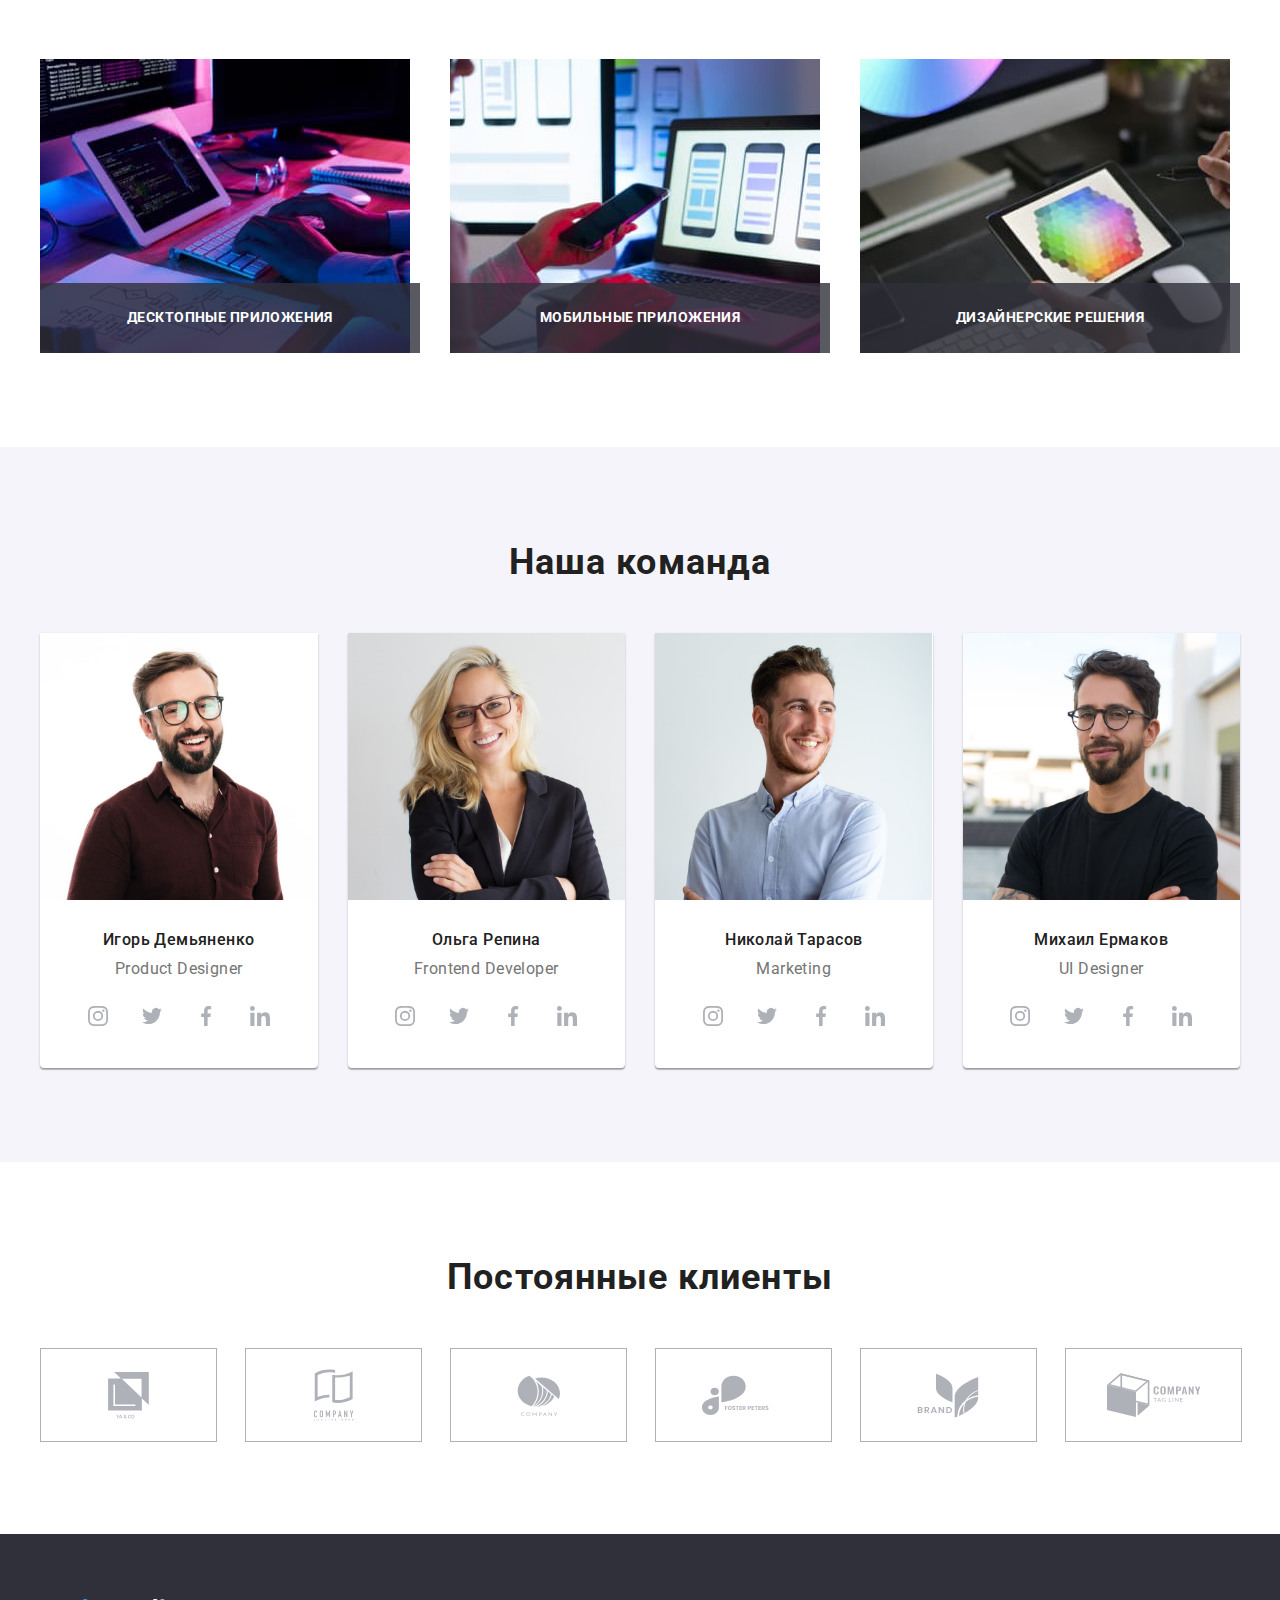
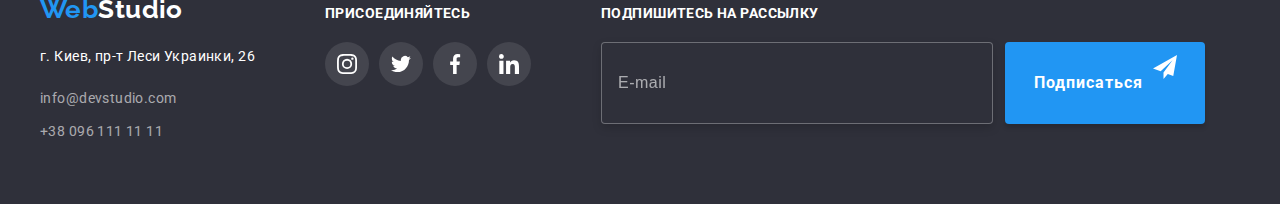
==== commit 692ef75e: "dz8 final 30/05" ====
--- a/index.html
+++ b/index.html
@@ -4,7 +4,7 @@
     <meta charset="UTF-8" />
     <meta http-equiv="X-UA-Compatible" content="IE=edge" />
     <meta name="viewport" content="width=device-width, initial-scale=1.0" />
-    <title>Эффективные решения для вашего бизнеса</title>
+    <title>Web Studio</title>
     <link rel="preconnect" href="https://fonts.gstatic.com" />
     <link
       href="https://fonts.googleapis.com/css2?family=Raleway:wght@700&family=Roboto:wght@400;500;700;900&display=swap"
@@ -12,186 +12,208 @@
     />
     <link
       rel="stylesheet"
-      href="https://cdnjs.cloudflare.com/ajax/libs/modern-normalize/1.0.0/modern-normalize.css"
+      href="https://cdnjs.cloudflare.com/ajax/libs/modern-normalize/1.0.0/modern-normalize.min.css"
+      integrity="sha512-ISS7cAi1PEhQ8jnbJpJZMd29NlhNj4AWYyLOSp2CE/CsHxTCu+r+t0D2yoJudVrd0/8fTVPUVDzY5Tvli75u/g=="
+      crossorigin="anonymous"
     />
-    <link rel="stylesheet" href="./css/main.css" />
+    <link rel="stylesheet" href="./css/main.min.css" />
   </head>
   <body>
+    <!--Шапка сайту-->
     <header class="page-header">
       <div class="container page-header__container">
-        <nav class="nav">
-          <a class="logo page-header__logo" href="./index.html"
-            ><span class="logo-studio">Web</span>Studio</a
+        <div class="page-header__wrap">
+          <a href="./index.html" class="logo page-header__logo"
+            ><span class="logo__accent">Web</span>Studio</a
           >
-          <ul class="menu menu__list">
-            <li class="menu__item">
-              <a class="link link--nav-decoration" href="#about">Студия</a>
-            </li>
-            <li class="menu__item">
-              <a class="link header-decoration" href="./portfolio.html"
-                >Портфолио</a
-              >
-            </li>
-            <li class="menu__item">
-              <a class="link header-decoration" href="#contacts">Контакты</a>
-            </li>
-          </ul>
-        </nav>
-
-        <ul class="menu list contacts__list">
-          <li class="menu__item contacts__item">
-            <a class="link contacts__link" href="mailto:info@devstudio.com">
-              <svg class="auth-nav-icon" width="16" height="12">
-                <use href="./images/icons/sprite.svg#icon-envelope-hover"></use>
-              </svg>
+          <div class="page-header__menu-wrap">
+            <nav class="main-nav">
+              <ul class="main-nav__list">
+                <li class="main-nav__item">
+                  <a
+                    href="./index.html"
+                    class="main-nav__link main-nav__link--current"
+                    >Студия</a
+                  >
+                </li>
+                <li class="main-nav__item">
+                  <a href="./portfolio.html" class="main-nav__link"
+                    >Портфолио</a
+                  >
+                </li>
+                <li class="main-nav__item">
+                  <a href="" class="main-nav__link">Контакты</a>
+                </li>
+              </ul>
+            </nav>
+            <!-- Контакти -->
+            <ul class="contacts-nav">
+              <li class="contacts-nav__item">
+                <a href="mailto:info@devstudio.com" class="contacts-nav__link">
+                  <svg
+                    class="contacts-nav__icon contacts-nav__icon--mail"
+                    width="16px"
+                    height="12px"
+                  >
+                    <use href="./images/icons.svg#icon-envelope"></use>
+                  </svg>
+                  info@devstudio.com
+                </a>
+              </li>
+              <li class="contacts-nav__item">
+                <a href="tel:+380961111111" class="contacts-nav__link">
+                  <svg
+                    class="contacts-nav__icon contacts-nav__icon--phone"
+                    width="10px"
+                    height="16px"
+                  >
+                    <use href="./images/icons.svg#icon-smartphone"></use>
+                  </svg>
+                  +38 096 111 11 11</a
+                >
+              </li>
+            </ul>
+          </div>
+        </div>
+        <button
+          type="button"
+          class="mobile-menu__btn"
+          aria-label="Переключатель меню сайта"
+          data-menu-button
+        >
+          <svg class="menu-btn__icon" width="40" height="40">
+            <use
+              class="menu-btn__icon-close"
+              href="./images/icons.svg#icon-close"
+            ></use>
+            <use
+              class="menu-btn__icon-menu"
+              href="./images/icons.svg#icon-menu"
+            ></use>
+          </svg>
+        </button>
+      </div>
+
+      <div class="mobile-menu" data-menu>
+        <ul class="mobile-menu__list">
+          <li class="mobile-menu__item">
+            <a
+              href="./index.html"
+              class="mobile-menu__link mobile-menu__link--current"
+              >Студия</a
+            >
+          </li>
+          <li class="mobile-menu__item">
+            <a href="./portfolio.html" class="mobile-menu__link">Портфолио</a>
+          </li>
+          <li class="mobile-menu__item">
+            <a href="" class="mobile-menu__link">Контакты</a>
+          </li>
+        </ul>
+        <ul class="mobile-menu__contacts">
+          <li class="mobile-menu__contacts-item">
+            <a
+              href="tel:+380961111111"
+              class="
+                mobile-menu__contacts-link mobile-menu__contacts-link--accent
+              "
+            >
+              +38 096 111 11 11</a
+            >
+          </li>
+          <li class="mobile-menu__contacts-item">
+            <a
+              href="mailto:info@devstudio.com"
+              class="mobile-menu__contacts-link"
+            >
               info@devstudio.com
             </a>
           </li>
-          <li class="menu__item">
-            <a class="link contacts__link" href="tel:+380961111111">
-              <svg class="auth-nav-icon" width="10" height="16">
-                <use href="./images/icons/sprite.svg#icon-Vector"></use>
-              </svg>
-              +38 096 111 11 11</a
+        </ul>
+        <ul class="mobile-menu__socials">
+          <li class="mobile-menu__social-item">
+            <a href="http://instagram.com" class="mobile-menu__social-link"
+              >Instagram</a
+            >
+          </li>
+          <li class="mobile-menu__social-item">
+            <a href="http://twitter.com" class="mobile-menu__social-link"
+              >Twitter</a
+            >
+          </li>
+          <li class="mobile-menu__social-item">
+            <a href="http://facebook.com" class="mobile-menu__social-link"
+              >Facebook</a
+            >
+          </li>
+          <li class="mobile-menu__social-item">
+            <a href="http://linkedin.com" class="mobile-menu__social-link"
+              >LinkedIn</a
             >
           </li>
         </ul>
       </div>
-
-      <button class="mobile-menu__btn" data-menu-button>
-        <svg class="menu-btn__icon" width="40" height="40">
-          <use
-            class="menu-btn__icon-close"
-            href="./images/icons/sprite.svg#cross"
-          ></use>
-          <use
-            class="menu-btn__icon-menu"
-            href="./images/icons/sprite.svg#burger"
-          ></use>
-        </svg>
-      </button>
     </header>
-    <div class="mobile-menu" data-menu>
-      <div class="container">
-        -->
-        <ul class="list mobile-menu__list">
-          <li class="mobile-menu__item">
-            <a class="link" href="#about">Студия</a>
-          </li>
-          <li class="mobile-menu__item">
-            <a class="link" href="#price">Портфолио</a>
-          </li>
-          <li class="mobile-menu__item">
-            <a class="link" href="#team">Контакты</a>
-          </li>
-        </ul>
-        <a class="link" href="">+38 096 111 11 11</a>
-        <a class="link" href="">info@devstudio.com</a>
-        <ul class="list socials">
-          <li class="socials__item">
-            <a
-              class="link socials__link"
-              href=""
-              target="_blank"
-              rel="noopener noreferrer"
-            >
-              Instagram
-            </a>
-          </li>
-          <li class="socials__item">
-            <a
-              class="link socials__link"
-              href=""
-              target="_blank"
-              rel="noopener noreferrer"
-            >
-              Twitter
-            </a>
-          </li>
-          <li class="socials__item">
-            <a
-              class="link socials__link"
-              href=""
-              target="_blank"
-              rel="noopener noreferrer"
-            >
-              Facebook
-            </a>
-          </li>
-          <li class="socials__item">
-            <a
-              class="link socials__link"
-              href=""
-              target="_blank"
-              rel="noopener noreferrer"
-            >
-              Linkedin
-            </a>
-          </li>
-        </ul>
-      </div>
-    </div>
     <main>
-      <section class="block block__dark-section">
-        <div class="hero__container">
-          <h1 class="hero__page-title">
-            Эффективные решения для вашего бизнеса
-          </h1>
-          <button class="btn__hero" type="button" data-modal-open>
-            Заказать услугу
-          </button>
-        </div>
+      <!--Герой-->
+      <section class="hero">
+        <h1 class="hero__title">
+          Эффективные решения <br />
+          для вашего бизнеса
+        </h1>
+        <button type="button" class="button" data-modal-open>
+          Заказать услугу
+        </button>
       </section>
-
-      <!-- СЕКЦИЯ С ИКОНКАМИ -->
-
-      <section class="section about" id="about">
-        <div class="container about__list">
-          <ul class="list about__card-set card-set">
-            <li class="item-noshadow about__item">
-              <div class="about__icons-link">
-                <svg class="about-icons-svg">
-                  <use href="./images/icons/sprite2.svg#icon-antenna-1"></use>
+      <!--Переваги-->
+      <section class="section advantages">
+        <div class="container">
+          <h2 class="visually-hidden">Наши преимущества</h2>
+          <ul class="advantages__list">
+            <li class="advantages__list-item">
+              <div class="advantages__thumb">
+                <svg class="advantages__icon" width="70px" height="70px">
+                  <use href="./images/icons.svg#icon-antenna"></use>
                 </svg>
               </div>
-              <h3 class="about-title__item">Внимание к деталям</h3>
-              <p class="about__item">
+              <h3 class="advantages__list-title">Внимание к деталям</h3>
+              <p class="advantages__list-text">
                 Идейные соображения, а также начало повседневной работы по
                 формированию позиции.
               </p>
             </li>
-            <li class="item-noshadow about__item">
-              <div class="about__icons-link">
-                <svg class="about-icons-svg">
-                  <use href="./images/icons/sprite2.svg#icon-clock-1"></use>
+            <li class="advantages__list-item">
+              <div class="advantages__thumb">
+                <svg class="advantages__icon" width="70px" height="70px">
+                  <use href="./images/icons.svg#icon-clock"></use>
                 </svg>
               </div>
-              <h3 class="about-title__item">Пунктуальность</h3>
-              <p class="about__item">
+              <h3 class="advantages__list-title">Пунктуальность</h3>
+              <p class="advantages__list-text">
                 Задача организации, в особенности же рамки и место обучения
                 кадров влечет за собой.
               </p>
             </li>
-            <li class="item-noshadow about__item">
-              <div class="about__icons-link">
-                <svg class="about-icons-svg">
-                  <use href="./images/icons/sprite2.svg#icon-diagram-1"></use>
+            <li class="advantages__list-item">
+              <div class="advantages__thumb">
+                <svg class="advantages__icon" width="70px" height="70px">
+                  <use href="./images/icons.svg#icon-diagram"></use>
                 </svg>
               </div>
-              <h3 class="about-title__item">Планирование</h3>
-              <p class="about__item">
+              <h3 class="advantages__list-title">Планирование</h3>
+              <p class="advantages__list-text">
                 Равным образом консультация с широким активом в значительной
                 степени обуславливает.
               </p>
             </li>
-            <li class="item-noshadow about__item">
-              <div class="about__icons-link">
-                <svg class="about-icons-svg">
-                  <use href="./images/icons/sprite2.svg#icon-astronaut-1"></use>
+            <li class="advantages__list-item">
+              <div class="advantages__thumb">
+                <svg class="advantages__icon" width="70px" height="70px">
+                  <use href="./images/icons.svg#icon-astronaut"></use>
                 </svg>
               </div>
-              <h3 class="about-title__item">Современные технологии</h3>
-              <p class="about__item">
+              <h3 class="advantages__list-title">Современные технологии</h3>
+              <p class="advantages__list-text">
                 Значимость этих проблем настолько очевидна, что реализация
                 плановых заданий.
               </p>
@@ -199,647 +221,521 @@
           </ul>
         </div>
       </section>
-
-      <!-- СЕКЦИЯ ЧЕМ МЫ ЗАНИМАЕМСЯ -->
-
-      <section id="portfolio" class="gallery works">
+      <!-- Чим займаємось -->
+      <section class="works section">
         <div class="container">
           <h2 class="section__title">Чем мы занимаемся</h2>
-          <ul class="list gallery__card-set card-set">
-            <li class="item-noshadow gallery__item">
-              <div class="card-thumb">
+          <ul class="works__list">
+            <li class="works__list-item">
+              <div class="works__thumb">
                 <img
-                  src="./images/about/img-1.jpg"
+                  srcset="
+                    ./images/example_1.jpg    1x,
+                    ./images/example_1@2x.jpg 2x
+                  "
+                  src="./images/example_1.jpg"
+                  alt="Человек за комп'ютером"
                   width="370"
-                  height="294"
-                  alt="close-up-image-programer-working-his-desk-office"
-                />
-                <div class="work-label">
-                  <b class="work-title">Десктопные приложения</b>
+                />
+                <div class="works__label">
+                  <b class="works__title">Десктопные приложения</b>
                 </div>
               </div>
             </li>
-            <li class="item-noshadow gallery__item">
-              <div class="card-thumb">
+            <li class="works__list-item">
+              <div class="works__thumb">
                 <img
-                  src="./images/about/img-2.jpg"
+                  srcset="
+                    ./images/example_2.jpg    1x,
+                    ./images/example_2@2x.jpg 2x
+                  "
+                  src="./images/example_2.jpg"
+                  alt="Человек с телефоном в руке"
                   width="370"
-                  height="294"
-                  alt="web-ui-designers-are-developing-application-smartphones-team-creators-is-working-interface-mobile-phones"
-                />
-                <div class="work-label">
-                  <b class="work-title">Мобильные приложения</b>
+                />
+                <div class="works__label">
+                  <b class="works__title">Мобильные приложения</b>
                 </div>
               </div>
             </li>
-            <li class="item-noshadow gallery__item">
-              <div class="card-thumb">
+            <li class="works__list-item">
+              <div class="works__thumb">
                 <img
-                  src="./images/about/img-3.jpg"
+                  srcset="
+                    ./images/example_3.jpg    1x,
+                    ./images/example_3@2x.jpg 2x
+                  "
+                  src="./images/example_3.jpg"
+                  alt="Планшет с изображением цветов"
                   width="370"
-                  height="294"
-                  alt="creative-artist-web-design-with-working-colour-selection-graphic-tablet"
-                />
-                <div class="work-label">
-                  <b class="work-title">Дизайнерские решения</b>
+                />
+                <div class="works__label">
+                  <b class="works__title">Дизайнерские решения</b>
                 </div>
               </div>
             </li>
           </ul>
         </div>
       </section>
-
-      <!-- СЕКЦИЯ КОМАНДА -->
-
-      <section class="section team">
+      <!--Наша команда-->
+      <section class="team section">
         <div class="container">
           <h2 class="section__title">Наша команда</h2>
-          <ul class="list team__card-set card-set">
-            <li class="item__team">
-              <img
-                src="./images/team/img1.jpg"
-                width="270"
-                height="260"
-                alt="Игорь Демьяненко"
-              />
-              <div class="team__name">
-                <h3 class="team__name-item">Игорь Демьяненко</h3>
-                <p class="team__job-item" lang="en">Product Designer</p>
-                <ul class="social-icons">
-                  <li class="social-icons__item">
-                    <a
-                      href=""
-                      class="social-icons__link"
-                      target="_blank"
-                      rel="noopener noreferrer"
-                    >
-                      <svg class="social-icons-svg">
-                        <use
-                          href="./images/icons/sprite.svg#icon-instagram-1"
-                        ></use>
-                      </svg>
-                    </a>
-                  </li>
-                  <li class="social-icons__item">
-                    <a
-                      href=""
-                      class="social-icons__link"
-                      target="_blank"
-                      rel="noopener noreferrer"
-                    >
-                      <svg class="social-icons-svg">
-                        <use
-                          href="./images/icons/sprite.svg#icon-twitter-1"
-                        ></use>
-                      </svg>
-                    </a>
-                  </li>
-                  <li class="social-icons__item">
-                    <a
-                      href=""
-                      class="social-icons__link"
-                      target="_blank"
-                      rel="noopener noreferrer"
-                    >
-                      <svg class="social-icons-svg">
-                        <use
-                          href="./images/icons/sprite.svg#icon-facebook-1"
-                        ></use>
-                      </svg>
-                    </a>
-                  </li>
-                  <li class="social-icons__item">
-                    <a
-                      href=""
-                      class="social-icons__link"
-                      target="_blank"
-                      rel="noopener noreferrer"
-                    >
-                      <svg class="social-icons-svg">
-                        <use
-                          href="./images/icons/sprite.svg#icon-linkedin-1"
-                        ></use>
-                      </svg>
-                    </a>
-                  </li>
-                </ul>
-              </div>
-            </li>
-            <li class="item__team">
-              <img
-                src="./images/team/img2.jpg"
-                width="270"
-                height="260"
-                alt="Ольга Репина"
-              />
-              <div class="team__name">
-                <h3 class="team__name-item">Ольга Репина</h3>
-                <p class="team__job-item" lang="en">Frontend Developer</p>
-                <ul class="social-icons">
-                  <li class="social-icons__item">
-                    <a
-                      href=""
-                      class="social-icons__link"
-                      target="_blank"
-                      rel="noopener noreferrer"
-                    >
-                      <svg class="social-icons-svg">
-                        <use
-                          href="./images/icons/sprite.svg#icon-instagram-1"
-                        ></use>
-                      </svg>
-                    </a>
-                  </li>
-                  <li class="social-icons__item">
-                    <a
-                      href=""
-                      class="social-icons__link"
-                      target="_blank"
-                      rel="noopener noreferrer"
-                    >
-                      <svg class="social-icons-svg">
-                        <use
-                          href="./images/icons/sprite.svg#icon-twitter-1"
-                        ></use>
-                      </svg>
-                    </a>
-                  </li>
-                  <li class="social-icons__item">
-                    <a
-                      href=""
-                      class="social-icons__link"
-                      target="_blank"
-                      rel="noopener noreferrer"
-                    >
-                      <svg class="social-icons-svg">
-                        <use
-                          href="./images/icons/sprite.svg#icon-facebook-1"
-                        ></use>
-                      </svg>
-                    </a>
-                  </li>
-                  <li class="social-icons__item">
-                    <a
-                      href=""
-                      class="social-icons__link"
-                      target="_blank"
-                      rel="noopener noreferrer"
-                    >
-                      <svg class="social-icons-svg">
-                        <use
-                          href="./images/icons/sprite.svg#icon-linkedin-1"
-                        ></use>
-                      </svg>
-                    </a>
-                  </li>
-                </ul>
-              </div>
-            </li>
-            <li class="item__team">
-              <img
-                src="./images/team/img3.jpg"
-                width="270"
-                height="260"
-                alt="Николай Тарасов"
-              />
-              <div class="team__name">
-                <h3 class="team__name-item">Николай Тарасов</h3>
-                <p class="team__job-item" lang="en">Marketing</p>
-                <ul class="social-icons">
-                  <li class="social-icons__item">
-                    <a
-                      href=""
-                      class="social-icons__link"
-                      target="_blank"
-                      rel="noopener noreferrer"
-                    >
-                      <svg class="social-icons-svg">
-                        <use
-                          href="./images/icons/sprite.svg#icon-instagram-1"
-                        ></use>
-                      </svg>
-                    </a>
-                  </li>
-                  <li class="social-icons__item">
-                    <a
-                      href=""
-                      class="social-icons__link"
-                      target="_blank"
-                      rel="noopener noreferrer"
-                    >
-                      <svg class="social-icons-svg">
-                        <use
-                          href="./images/icons/sprite.svg#icon-twitter-1"
-                        ></use>
-                      </svg>
-                    </a>
-                  </li>
-                  <li class="social-icons__item">
-                    <a
-                      href=""
-                      class="social-icons__link"
-                      target="_blank"
-                      rel="noopener noreferrer"
-                    >
-                      <svg class="social-icons-svg">
-                        <use
-                          href="./images/icons/sprite.svg#icon-facebook-1"
-                        ></use>
-                      </svg>
-                    </a>
-                  </li>
-                  <li class="social-icons__item">
-                    <a
-                      href=""
-                      class="social-icons__link"
-                      target="_blank"
-                      rel="noopener noreferrer"
-                    >
-                      <svg class="social-icons-svg">
-                        <use
-                          href="./images/icons/sprite.svg#icon-linkedin-1"
-                        ></use>
-                      </svg>
-                    </a>
-                  </li>
-                </ul>
-              </div>
-            </li>
-            <li class="item__team">
-              <img
-                src="./images/team/img4.jpg"
-                width="270"
-                height="260"
-                alt="Михаил Ермаков"
-              />
-              <div class="team__name">
-                <h3 class="team__name-item">Михаил Ермаков</h3>
-                <p class="team__job-item" lang="en">UI Designer</p>
-                <ul class="social-icons">
-                  <li class="social-icons__item">
-                    <a
-                      href=""
-                      class="social-icons__link"
-                      target="_blank"
-                      rel="noopener noreferrer"
-                    >
-                      <svg class="social-icons-svg">
-                        <use
-                          href="./images/icons/sprite.svg#icon-instagram-1"
-                        ></use>
-                      </svg>
-                    </a>
-                  </li>
-                  <li class="social-icons__item">
-                    <a
-                      href=""
-                      class="social-icons__link"
-                      target="_blank"
-                      rel="noopener noreferrer"
-                    >
-                      <svg class="social-icons-svg">
-                        <use
-                          href="./images/icons/sprite.svg#icon-twitter-1"
-                        ></use>
-                      </svg>
-                    </a>
-                  </li>
-                  <li class="social-icons__item">
-                    <a
-                      href="facebook.com"
-                      class="social-icons__link"
-                      target="_blank"
-                      rel="noopener noreferrer"
-                    >
-                      <svg class="social-icons-svg">
-                        <use
-                          href="./images/icons/sprite.svg#icon-facebook-1"
-                        ></use>
-                      </svg>
-                    </a>
-                  </li>
-                  <li class="social-icons__item">
-                    <a
-                      href=""
-                      class="social-icons__link"
-                      target="_blank"
-                      rel="noopener noreferrer"
-                    >
-                      <svg class="social-icons-svg">
-                        <use
-                          href="./images/icons/sprite.svg#icon-linkedin-1"
-                        ></use>
-                      </svg>
-                    </a>
-                  </li>
-                </ul>
-              </div>
+          <ul class="team__list">
+            <li class="team__list-item">
+              <picture>
+                <source
+                  media="(min-width: 1200px)"
+                  srcset="./images/employee_1.jpg 1x, ./images/team01@2x.jpg 2x"
+                />
+                <source
+                  media="(min-width: 768px)"
+                  srcset="
+                    ./images/team01-tablet.jpg    1x,
+                    ./images/team01-tablet@2x.jpg 2x
+                  "
+                />
+                <img
+                  srcset="
+                    ./images/team01-mobile.jpg    1x,
+                    ./images/team01-mobile@2x.jpg 2x
+                  "
+                  src="./images/team01-mobile.jpg"
+                  alt="Фото Игоря Демьяненко"
+                  class="team__photo"
+                />
+              </picture>
+
+              <h3 class="team__member">Игорь Демьяненко</h3>
+              <p class="team__position">Product Designer</p>
+              <ul class="social">
+                <li class="social__list-item">
+                  <a href="https://www.instagram.com/" class="social__link">
+                    <svg class="social__icon" width="20px" height="20px">
+                      <use href="./images/icons.svg#icon-instagram"></use>
+                    </svg>
+                  </a>
+                </li>
+                <li class="social__list-item">
+                  <a href="https://twitter.com/?lang=uk" class="social__link">
+                    <svg class="social__icon" width="20px" height="20px">
+                      <use href="./images/icons.svg#icon-twitter"></use>
+                    </svg>
+                  </a>
+                </li>
+                <li class="social__list-item">
+                  <a href="https://www.facebook.com/" class="social__link">
+                    <svg class="social__icon" width="20px" height="20px">
+                      <use href="./images/icons.svg#icon-facebook"></use>
+                    </svg>
+                  </a>
+                </li>
+                <li class="social__list-item">
+                  <a href="https://www.linkedin.com/feed/" class="social__link">
+                    <svg class="social__icon" width="20px" height="20px">
+                      <use href="./images/icons.svg#icon-linkedin"></use>
+                    </svg>
+                  </a>
+                </li>
+              </ul>
+            </li>
+            <li class="team__list-item">
+              <picture>
+                <source
+                  media="(min-width: 1200px)"
+                  srcset="./images/employee_2.jpg 1x, ./images/team02@2x.jpg 2x"
+                />
+                <source
+                  media="(min-width: 768px)"
+                  srcset="
+                    ./images/team02-tablet.jpg    1x,
+                    ./images/team02-tablet@2x.jpg 2x
+                  "
+                />
+                <img
+                  srcset="
+                    ./images/team02-mobile.jpg    1x,
+                    ./images/team02-mobile@2x.jpg 2x
+                  "
+                  src="./images/team02-mobile.jpg"
+                  alt="Фото Ольги Репиной"
+                  class="team__photo"
+                />
+              </picture>
+
+              <h3 class="team__member">Ольга Репина</h3>
+              <p class="team__position">Frontend Developer</p>
+              <ul class="social">
+                <li class="social__list-item">
+                  <a href="https://www.instagram.com/" class="social__link">
+                    <svg class="social__icon" width="20px" height="20px">
+                      <use href="./images/icons.svg#icon-instagram"></use>
+                    </svg>
+                  </a>
+                </li>
+                <li class="social__list-item">
+                  <a href="https://twitter.com/?lang=uk" class="social__link">
+                    <svg class="social__icon" width="20px" height="20px">
+                      <use href="./images/icons.svg#icon-twitter"></use>
+                    </svg>
+                  </a>
+                </li>
+                <li class="social__list-item">
+                  <a href="https://www.facebook.com/" class="social__link">
+                    <svg class="social__icon" width="20px" height="20px">
+                      <use href="./images/icons.svg#icon-facebook"></use>
+                    </svg>
+                  </a>
+                </li>
+                <li class="social__list-item">
+                  <a href="https://www.linkedin.com/feed/" class="social__link">
+                    <svg class="social__icon" width="20px" height="20px">
+                      <use href="./images/icons.svg#icon-linkedin"></use>
+                    </svg>
+                  </a>
+                </li>
+              </ul>
+            </li>
+            <li class="team__list-item">
+              <picture>
+                <source
+                  media="(min-width: 1200px)"
+                  srcset="./images/employee_3.jpg 1x, ./images/team03@2x.jpg 2x"
+                />
+                <source
+                  media="(min-width: 768px)"
+                  srcset="
+                    ./images/team03-tablet.jpg    1x,
+                    ./images/team03-tablet@2x.jpg 2x
+                  "
+                />
+                <img
+                  srcset="
+                    ./images/team03-mobile.jpg    1x,
+                    ./images/team03-mobile@2x.jpg 2x
+                  "
+                  src="./images/team03-mobile.jpg"
+                  alt="Фото Николая Тарасова"
+                  class="team__photo"
+                />
+              </picture>
+
+              <h3 class="team__member">Николай Тарасов</h3>
+              <p class="team__position">Marketing</p>
+              <ul class="social">
+                <li class="social__list-item">
+                  <a href="https://www.instagram.com/" class="social__link">
+                    <svg class="social__icon" width="20px" height="20px">
+                      <use href="./images/icons.svg#icon-instagram"></use>
+                    </svg>
+                  </a>
+                </li>
+                <li class="social__list-item">
+                  <a href="https://twitter.com/?lang=uk" class="social__link">
+                    <svg class="social__icon" width="20px" height="20px">
+                      <use href="./images/icons.svg#icon-twitter"></use>
+                    </svg>
+                  </a>
+                </li>
+                <li class="social__list-item">
+                  <a href="https://www.facebook.com/" class="social__link">
+                    <svg class="social__icon" width="20px" height="20px">
+                      <use href="./images/icons.svg#icon-facebook"></use>
+                    </svg>
+                  </a>
+                </li>
+                <li class="social__list-item">
+                  <a href="https://www.linkedin.com/feed/" class="social__link">
+                    <svg class="social__icon" width="20px" height="20px">
+                      <use href="./images/icons.svg#icon-linkedin"></use>
+                    </svg>
+                  </a>
+                </li>
+              </ul>
+            </li>
+            <li class="team__list-item">
+              <picture>
+                <source
+                  media="(min-width: 1200px)"
+                  srcset="./images/employee_4.jpg 1x, ./images/team04@2x.jpg 2x"
+                />
+                <source
+                  media="(min-width: 768px)"
+                  srcset="
+                    ./images/team04-tablet.jpg    1x,
+                    ./images/team04-tablet@2x.jpg 2x
+                  "
+                />
+                <img
+                  srcset="
+                    ./images/team04-mobile.jpg    1x,
+                    ./images/team04-mobile@2x.jpg 2x
+                  "
+                  src="./images/team04-mobile.jpg"
+                  alt="Фото Михаила Ермакова"
+                  class="team__photo"
+                />
+              </picture>
+
+              <h3 class="team__member">Михаил Ермаков</h3>
+              <p class="team__position">UI Designer</p>
+              <ul class="social">
+                <li class="social__list-item">
+                  <a href="https://www.instagram.com/" class="social__link">
+                    <svg class="social__icon" width="20px" height="20px">
+                      <use href="./images/icons.svg#icon-instagram"></use>
+                    </svg>
+                  </a>
+                </li>
+                <li class="social__list-item">
+                  <a href="https://twitter.com/?lang=uk" class="social__link">
+                    <svg class="social__icon" width="20px" height="20px">
+                      <use href="./images/icons.svg#icon-twitter"></use>
+                    </svg>
+                  </a>
+                </li>
+                <li class="social__list-item">
+                  <a href="https://www.facebook.com/" class="social__link">
+                    <svg class="social__icon" width="20px" height="20px">
+                      <use href="./images/icons.svg#icon-facebook"></use>
+                    </svg>
+                  </a>
+                </li>
+                <li class="social__list-item">
+                  <a href="https://www.linkedin.com/feed/" class="social__link">
+                    <svg class="social__icon" width="20px" height="20px">
+                      <use href="./images/icons.svg#icon-linkedin"></use>
+                    </svg>
+                  </a>
+                </li>
+              </ul>
+            </li>
+          </ul>
+        </div>
+      </section>
+      <!-- Наші клієнти -->
+      <section class="section clients">
+        <div class="container">
+          <h2 class="section__title">Постоянные клиенты</h2>
+          <ul class="clients__list">
+            <li class="clients__item">
+              <a href="" class="clients__link">
+                <svg class="clients__icon" width="41px" height="46.7px">
+                  <use href="./images/icons.svg#icon-group-2"></use>
+                </svg>
+              </a>
+            </li>
+            <li class="clients__item">
+              <a href="" class="clients__link">
+                <svg class="clients__icon" width="40px" height="52px">
+                  <use href="./images/icons.svg#icon-group-3"></use>
+                </svg>
+              </a>
+            </li>
+            <li class="clients__item">
+              <a href="" class="clients__link">
+                <svg class="clients__icon" width="43.46px" height="41.18px">
+                  <use href="./images/icons.svg#icon-group"></use>
+                </svg>
+              </a>
+            </li>
+            <li class="clients__item">
+              <a href="" class="clients__link">
+                <svg class="clients__icon" width="84.44px" height="40.62px">
+                  <use href="./images/icons.svg#icon-group-6"></use>
+                </svg>
+              </a>
+            </li>
+            <li class="clients__item">
+              <a href="" class="clients__link">
+                <svg class="clients__icon" width="62.54px" height="45.43px">
+                  <use href="./images/icons.svg#icon-group-4"></use>
+                </svg>
+              </a>
+            </li>
+            <li class="clients__item">
+              <a href="" class="clients__link">
+                <svg class="clients__icon" width="93.79px" height="45.93px">
+                  <use href="./images/icons.svg#icon-group-5"></use>
+                </svg>
+              </a>
             </li>
           </ul>
         </div>
       </section>
     </main>
-
-    <!-- СЕКЦИЯ КЛИЕНТЫ  -->
-
-    <section class="section customers">
-      <div class="container customers__items">
-        <h2 class="section__title">Постоянные клиенты</h2>
-        <ul class="list customers__icons">
-          <li class="customers__icons-item">
-            <a
-              href=""
-              class="customers__icons-link"
-              target="_blank"
-              rel="noopener noreferrer"
-            >
-              <svg class="customers__icons-svg">
-                <use href="./images/icons/sprite.svg#icon-Logo"></use>
-              </svg>
-            </a>
-          </li>
-          <li class="customers__icons-item">
-            <a
-              href=""
-              class="customers__icons-link"
-              target="_blank"
-              rel="noopener noreferrer"
-            >
-              <svg class="customers__icons-svg">
-                <use href="./images/icons/sprite.svg#icon-Logo-1"></use>
-              </svg>
-            </a>
-          </li>
-          <li class="customers__icons-item">
-            <a
-              href=""
-              class="customers__icons-link"
-              target="_blank"
-              rel="noopener noreferrer"
-            >
-              <svg class="customers__icons-svg">
-                <use href="./images/icons/sprite.svg#icon-Logo-2"></use>
-              </svg>
-            </a>
-          </li>
-          <li class="customers__icons-item">
-            <a
-              href=""
-              class="customers__icons-link"
-              target="_blank"
-              rel="noopener noreferrer"
-            >
-              <svg class="customers__icons-svg">
-                <use href="./images/icons/sprite.svg#icon-Logo-3"></use>
-              </svg>
-            </a>
-          </li>
-          <li class="customers__icons-item">
-            <a
-              href=""
-              class="customers__icons-link"
-              target="_blank"
-              rel="noopener noreferrer"
-            >
-              <svg class="customers__icons-svg">
-                <use href="./images/icons/sprite.svg#icon-Logo-4"></use>
-              </svg>
-            </a>
-          </li>
-          <li class="customers__icons-item">
-            <a
-              href=""
-              class="customers__icons-link"
-              target="_blank"
-              rel="noopener noreferrer"
-            >
-              <svg class="customers__icons-svg">
-                <use href="./images/icons/sprite.svg#icon-Logo-5"></use>
-              </svg>
-            </a>
-          </li>
-        </ul>
-      </div>
-    </section>
-
-    <!-- ФУТЕР -->
-
-    <footer class="footer">
-      <div class="footer-div container">
-        <div class="container-footer">
-          <div class="footer__address-block">
-            <a class="logo-botom" href="./index.html"
-              ><span class="logo-studio">Web</span>Studio</a
-            >
-            <address class="address">
-              <p class="address-item-place">г. Киев, пр-т Леси Украинки, 26</p>
-              <ul class="list">
-                <li class="footer-link-address">
-                  <a class="link" href="mailto:info@devstudio.com"
-                    >info@devstudio.com</a
-                  >
-                </li>
-                <li class="footer-link-address">
-                  <a class="link" href="tel:+380961111111">+38 096 111 11 11</a>
-                </li>
-              </ul>
-            </address>
-          </div>
-          <div class="invite-section">
-            <h3 class="invite-item">присоединяйтесь</h3>
-            <ul class="list social-icons__footer">
-              <li class="social-icons__item-footer">
-                <a
-                  href=""
-                  class="invite-icons-link__footer"
-                  target="_blank"
-                  rel="noopener noreferrer"
-                >
-                  <svg class="invite-icons-svg">
-                    <use
-                      href="./images/icons/sprite.svg#icon-instagram-1"
-                    ></use>
-                  </svg>
-                </a>
-              </li>
-              <li class="social-icons__item-footer">
-                <a
-                  href=""
-                  class="invite-icons-link__footer"
-                  target="_blank"
-                  rel="noopener noreferrer"
-                >
-                  <svg class="invite-icons-svg">
-                    <use href="./images/icons/sprite.svg#icon-twitter-1"></use>
-                  </svg>
-                </a>
-              </li>
-              <li class="social-icons__item-footer">
-                <a
-                  href=""
-                  class="invite-icons-link__footer"
-                  target="_blank"
-                  rel="noopener noreferrer"
-                >
-                  <svg class="invite-icons-svg">
-                    <use href="./images/icons/sprite.svg#icon-facebook-1"></use>
-                  </svg>
-                </a>
-              </li>
-              <li class="social-icons__item-footer">
-                <a
-                  href=""
-                  class="invite-icons-link__footer"
-                  target="_blank"
-                  rel="noopener noreferrer"
-                >
-                  <svg class="invite-icons-svg">
-                    <use href="./images/icons/sprite.svg#icon-linkedin-1"></use>
-                  </svg>
-                </a>
-              </li>
-            </ul>
-          </div>
-          <div class="subscribe-email">
-            <label for="sub-email" class="bot-sub-email-label"
-              >Подпишитесь на рассылку
-            </label>
+    <!-- Футер сайту -->
+    <footer class="page-footer">
+      <div class="container page-footer__container">
+        <div class="page-footer__thumb">
+          <a href="./index.html" class="logo page-footer__logo logo--inversion"
+            ><span class="logo__accent">Web</span>Studio</a
+          >
+          <address class="page-footer__address">
+            <p class="page-footer__address-text">
+              г. Киев, пр-т Леси Украинки, 26
+            </p>
+            <a href="mailto:info@devstudio.com" class="page-footer__link">
+              info@devstudio.com</a
+            >
+            <a href="tel:+380961111111" class="page-footer__link"
+              >+38 096 111 11 11</a
+            >
+          </address>
+        </div>
+        <div class="page-footer__thumb">
+          <b class="page-footer__subtitle">Присоединяйтесь</b>
+          <ul class="social social--left">
+            <li class="social__list-item">
+              <a
+                href="https://www.instagram.com/"
+                class="social__link social__link--gray"
+              >
+                <svg class="social__icon" width="20px" height="20px">
+                  <use href="./images/icons.svg#icon-instagram"></use>
+                </svg>
+              </a>
+            </li>
+            <li class="social__list-item">
+              <a
+                href="https://twitter.com/?lang=uk"
+                class="social__link social__link--gray"
+              >
+                <svg class="social__icon" width="20px" height="20px">
+                  <use href="./images/icons.svg#icon-twitter"></use>
+                </svg>
+              </a>
+            </li>
+            <li class="social__list-item">
+              <a
+                href="https://www.facebook.com/"
+                class="social__link social__link--gray"
+              >
+                <svg class="social__icon" width="20px" height="20px">
+                  <use href="./images/icons.svg#icon-facebook"></use>
+                </svg>
+              </a>
+            </li>
+            <li class="social__list-item">
+              <a
+                href="https://www.linkedin.com/feed/"
+                class="social__link social__link--gray"
+              >
+                <svg class="social__icon" width="20px" height="20px">
+                  <use href="./images/icons.svg#icon-linkedin"></use>
+                </svg>
+              </a>
+            </li>
+          </ul>
+        </div>
+        <div class="page-footer__form-container">
+          <b class="page-footer__subtitle page-footer__subtitle--last"
+            >Подпишитесь на рассылку</b
+          >
+          <form class="subscribe-form">
             <input
-              type="text"
-              name="sub-email"
-              id="sub-email"
-              class="bot-sub-email-box"
+              type="email"
+              name="email"
               placeholder="E-mail"
+              class="subscribe-form__input"
+              id="footer-email"
+              autocomplete="off"
             />
-          </div>
-          <div class="bot-telegram-btn">
-            <button type="submit" class="sub-telegram-btn">
-              <div class="sub-telegram-btn-text">Подписаться</div>
-              <svg class="bot-telegram-svg">
-                <use href="./images/icons/sprite6.svg#icon-icon-send"></use>
+            <button type="submit" class="button subscribe-form__button">
+              Подписаться
+              <svg class="subscribe-form__icon" width="24px" height="24px">
+                <use href="./images/icons.svg#icon-send"></use>
               </svg>
             </button>
-          </div>
+          </form>
         </div>
       </div>
     </footer>
 
-    <div class="backdrop is-hidden .modal-window" data-modal>
+    <!--Модальне вікно-->
+    <div class="backdrop is-hidden" data-modal>
       <div class="modal">
-        <div class="modal-container">
-          <button data-modal-close class="modal-btn-close">
-            <svg class="close-modal-svg">
-              <use
-                href="./images/icons/symbol-defs-sprite.svg#icon-close-black-18dp-2-1"
-              ></use>
-            </svg>
-          </button>
-          <div>
-            <h2 class="modal-titile">
-              Оставьте свои данные, мы вам перезвоним
-            </h2>
-
-            <form class="modal-form">
-              <div class="modal-form__name mf-margin">
-                <label for="mf-name" class="mf-label">Имя</label>
-                <div class="mf-element">
-                  <svg class="mf-svg">
-                    <use href="./images/icons/sprite6.svg#icon-Vector"></use>
-                  </svg>
-                  <input
-                    type="text"
-                    name="name"
-                    id="mf-name"
-                    class="
-                      mf__input-boder
-                      mf__input-height
-                      mf__input-text
-                      mf-padding-svg
-                      mf__input-point
-                    "
-                    autofocus
-                  />
-                </div>
-              </div>
-
-              <div class="modal-form__tel mf-margin">
-                <label for="mf-tel" class="mf-label">Телефон</label>
-                <div class="mf-element">
-                  <svg class="mf-svg">
-                    <use href="./images/icons/sprite6.svg#icon-Vector-1"></use>
-                  </svg>
-                  <input
-                    type="tel"
-                    name="tel"
-                    id="mf-tel"
-                    class="
-                      mf__input-boder
-                      mf__input-height
-                      mf__input-text
-                      mf-padding-svg
-                      mf__input-point
-                    "
-                  />
-                </div>
-              </div>
-
-              <div class="modal-form__email mf-margin">
-                <label for="mf-email" class="mf-label">Почта</label>
-                <div class="mf-element">
-                  <svg class="mf-svg">
-                    <use href="./images/icons/sprite6.svg#icon-Vector-2"></use>
-                  </svg>
-                  <input
-                    type="email"
-                    name="email"
-                    id="mf-email"
-                    class="
-                      mf__input-boder
-                      mf__input-height
-                      mf__input-text
-                      mf-padding-svg
-                      mf__input-point
-                    "
-                  />
-                </div>
-              </div>
-
-              <div class="modal-form__comment mf-element mf-margin-comment">
-                <label for="mf-comment" class="mf-label">Комментарий</label>
-                <textarea
-                  name="comment"
-                  id="mf-comment"
-                  class="mf-textarea mf__input-point"
-                  rows="10"
-                  placeholder="Введите текст"
-                ></textarea>
-              </div>
-
-              <div class="mf-checkbox">
-                <input
-                  type="checkbox"
-                  id="mf-checkbox"
-                  name="checkbox-policy"
-                  class="visually-hidden check-box-condition"
-                />
-                <label for="mf-checkbox" class="mf-checkbox-label">
-                  Соглашаюсь с рассылкой и принимаю&nbsp;<a
-                    href=""
-                    target=""
-                    class="mf-policy"
-                    >Условия договора</a
-                  >
-                </label>
-              </div>
-
-              <button class="mf-button-send" type="submit">Отправить</button>
-            </form>
-          </div>
+        <button class="modal__button-close" data-modal-close>
+          <svg class="modal__icon-close" width="18px" height="18px">
+            <use href="./images/icons.svg#icon-close"></use>
+          </svg>
+        </button>
+        <div
+          class="modal__wrap"
+          role="group"
+          aria-labelby="contact-details-head"
+        >
+          <p class="modal__title" id="contact-details-head">
+            Оставьте свои данные, мы вам перезвоним
+          </p>
+          <form name="contact-form" class="form">
+            <div class="form__item">
+              <label for="user-name" class="form__label">Имя </label>
+              <input
+                type="text"
+                name="name"
+                class="form__input"
+                id="user-name"
+              />
+              <svg class="form__icon" width="18px" height="18px">
+                <use href="./images/icons.svg#icon-person"></use>
+              </svg>
+            </div>
+            <div class="form__item">
+              <label for="user-tel" class="form__label">Телефон</label>
+              <input type="tel" name="tel" class="form__input" id="user-tel" />
+              <svg class="form__icon" width="18px" height="18px">
+                <use href="./images/icons.svg#icon-phone"></use>
+              </svg>
+            </div>
+            <div class="form__item">
+              <label for="user-email" class="form__label">Почта</label>
+              <input
+                type="email"
+                name="email"
+                class="form__input"
+                id="user-email"
+              />
+              <svg class="form__icon" width="18px" height="18px">
+                <use href="./images/icons.svg#icon-email"></use>
+              </svg>
+            </div>
+            <div class="form__item">
+              <label for="user-comment" class="form__label">Комментарий</label>
+              <textarea
+                name="comment"
+                placeholder="Введите текст"
+                class="form__input-comment"
+                id="user-comment"
+              ></textarea>
+            </div>
+
+            <label class="form__field">
+              <input
+                class="form__checkbox"
+                type="checkbox"
+                name="agreement"
+                required
+              />
+              <span class="form__check"></span>
+              <svg class="form__icon-check" width="16" height="15">
+                <use href="./images/icons.svg#icon-check"></use>
+              </svg>
+              <p class="form__field-label">
+                Соглашаюсь с рассылкой и принимаю
+                <a class="form__license-contract" href="">Условия договора</a>
+              </p>
+            </label>
+
+            <div class="form__button-thumb">
+              <button type="submit" class="button">Отправить</button>
+            </div>
+          </form>
         </div>
       </div>
     </div>
 
+    <script src="./js/menu.js"></script>
     <script src="./js/modal.js"></script>
-    <script src="./js/mobile-menu.js"></script>
   </body>
 </html>
--- a/css/main.min.css
+++ b/css/main.min.css
@@ -0,0 +1,2 @@
+.logo,.contacts-nav__link,.page-footer__link,.mobile-menu__link,.mobile-menu__contacts-link,.mobile-menu__contacts-link--accent,.mobile-menu__social-link{text-decoration:none}.main-nav__list,.contacts-nav,.advantages__list,.works__list,.team__list,.social,.clients__list,.mobile-menu__list,.mobile-menu__contacts,.mobile-menu__socials,.portfolio__services-list,.portfolio-cards{list-style:none;margin:0;padding:0}.main-nav,.works__label,.clients__list,.clients__link,.mobile-menu__btn{display:-webkit-box;display:-ms-flexbox;display:flex;-webkit-box-pack:center;-ms-flex-pack:center;justify-content:center;-webkit-box-align:center;-ms-flex-align:center;align-items:center}body{background-color:#fff;color:#212121;font-family:Roboto, sans-serif;font-weight:400;letter-spacing:0.03em;font-size:14px;margin:0}h1,h2,h3,h4,h5,h6,p,ul{margin:0}img{display:block;max-width:100%;height:auto}.container{width:100%;padding-left:15px;padding-right:15px}@media screen and (min-width: 480px){.container{max-width:480px;margin-left:auto;margin-right:auto}}@media screen and (min-width: 768px){.container{max-width:768px}}@media screen and (min-width: 1200px){.container{max-width:1200px}}.list{margin:0;padding:0;list-style:none}.visually-hidden{position:absolute !important;clip:rect(1px 1px 1px 1px);clip:rect(1px, 1px, 1px, 1px);padding:0 !important;border:0 !important;height:1px !important;width:1px !important;overflow:hidden}.page-header{border-bottom:1px solid #ececec;position:relative}.page-header__container{z-index:1}.page-header__wrap{display:-webkit-box;display:-ms-flexbox;display:flex;-webkit-box-align:center;-ms-flex-align:center;align-items:center;-webkit-box-pack:justify;-ms-flex-pack:justify;justify-content:space-between}.page-header__menu-wrap{display:-webkit-box;display:-ms-flexbox;display:flex;-webkit-box-align:center;-ms-flex-align:center;align-items:center;-webkit-box-pack:justify;-ms-flex-pack:justify;justify-content:space-between;-webkit-box-flex:1;-ms-flex-positive:1;flex-grow:1}@media screen and (max-width: 767px){.page-header__menu-wrap{display:none}}.logo{padding-top:24px;padding-bottom:25px;color:#000;text-decoration:none;font-family:Raleway, sans-serif;font-weight:700;font-size:26px;line-height:1.19}.logo__accent{color:#2196f3}.logo--inversion{color:#fff}@media screen and (max-width: 1199px){.logo{font-size:24px}}@media screen and (min-width: 768px){.main-nav{margin-left:88px}}@media screen and (min-width: 1200px){.main-nav{margin-left:93px}}.main-nav__list{display:-webkit-box;display:-ms-flexbox;display:flex;font-weight:500;line-height:1.14;letter-spacing:0.02em}.main-nav__item:not(:last-child){margin-right:50px}.main-nav__link{display:inline-block;padding-top:32px;padding-bottom:32px;color:#212121;text-decoration:none;-webkit-transition:color 250ms cubic-bezier(0.4, 0, 0.2, 1);transition:color 250ms cubic-bezier(0.4, 0, 0.2, 1)}.main-nav__link:hover,.main-nav__link:focus{color:#2196f3}.main-nav__link--current{position:relative;display:inline-block;color:#2196f3;-webkit-transition:color 250ms cubic-bezier(0.4, 0, 0.2, 1);transition:color 250ms cubic-bezier(0.4, 0, 0.2, 1)}.main-nav__link--current::after{position:absolute;display:block;content:'';height:4px;width:100%;background-color:#2196f3;left:0;bottom:0;border-radius:2px;bottom:-1px}.contacts-nav{display:-webkit-box;display:-ms-flexbox;display:flex;margin-left:auto;font-weight:500;line-height:1.14;letter-spacing:0.02em}@media screen and (max-width: 1199px){.contacts-nav{-webkit-box-orient:vertical;-webkit-box-direction:normal;-ms-flex-direction:column;flex-direction:column;margin-left:84px}}@media screen and (min-width: 1200px){.contacts-nav__item:not(:last-child){margin-right:50px}}.contacts-nav__link{display:-webkit-box;display:-ms-flexbox;display:flex;-webkit-box-align:center;-ms-flex-align:center;align-items:center;padding-top:32px;padding-bottom:32px;color:#757575;font-style:normal;text-decoration:none;-webkit-transition:color 250ms cubic-bezier(0.4, 0, 0.2, 1);transition:color 250ms cubic-bezier(0.4, 0, 0.2, 1)}@media screen and (max-width: 1199px){.contacts-nav__link{padding-top:5px;padding-bottom:5px;font-size:12px;line-height:1.17}}.contacts-nav__link:hover,.contacts-nav__link:focus{color:#2196f3}.contacts-nav__icon{fill:currentColor;margin-right:10px}@media screen and (max-width: 1199px){.contacts-nav__icon{margin-right:8px}.contacts-nav__icon--mail{width:14px;height:10px}.contacts-nav__icon--phone{width:10px;height:14px}}.contacts-nav__icon:hover,.contacts-nav__icon:focus{fill:#2196f3}.section{padding-top:60px;padding-bottom:60px}@media screen and (min-width: 1200px){.section{padding-top:94px;padding-bottom:94px}}.section__title{margin-bottom:30px;font-weight:700;font-size:28px;line-height:1.17;text-align:center;letter-spacing:0.03em}@media screen and (min-width: 1200px){.section__title{margin-bottom:50px;font-size:36px}}.hero{max-width:1600px;min-height:400px;margin-left:auto;margin-right:auto;text-align:center;padding-top:118px;padding-bottom:118px;background-position:center;background-repeat:no-repeat;background-size:cover;background-color:#2f303a}@media screen and (max-width: 767px){.hero{background-image:-webkit-gradient(linear, left top, right top, from(rgba(47,48,58,0.4)), to(rgba(47,48,58,0.4))),url("../images/hero-mobile.jpg");background-image:linear-gradient(to right, rgba(47,48,58,0.4), rgba(47,48,58,0.4)),url("../images/hero-mobile.jpg")}}@media screen and (min-width: 768px){.hero{background-image:-webkit-gradient(linear, left top, right top, from(rgba(47,48,58,0.4)), to(rgba(47,48,58,0.4))),url("../images/hero-tablet.jpg");background-image:linear-gradient(to right, rgba(47,48,58,0.4), rgba(47,48,58,0.4)),url("../images/hero-tablet.jpg")}}@media screen and (min-width: 1200px){.hero{min-height:600px;padding-top:200px;padding-bottom:200px;background-image:-webkit-gradient(linear, left top, right top, from(rgba(47,48,58,0.4)), to(rgba(47,48,58,0.4))),url("../images/banner-photo.jpg");background-image:linear-gradient(to right, rgba(47,48,58,0.4), rgba(47,48,58,0.4)),url("../images/banner-photo.jpg")}}@media screen and (min-device-pixel-ratio: 2) and (max-width: 767px), screen and (-webkit-min-device-pixel-ratio: 2) and (max-width: 767px), screen and (min-resolution: 192dpi) and (max-width: 767px), screen and (min-resolution: 2dppx) and (max-width: 767px){.hero{background-image:-webkit-gradient(linear, left top, right top, from(rgba(47,48,58,0.4)), to(rgba(47,48,58,0.4))),url("../images/hero-mobile@2x.jpg");background-image:linear-gradient(to right, rgba(47,48,58,0.4), rgba(47,48,58,0.4)),url("../images/hero-mobile@2x.jpg");background-size:cover}}@media screen and (min-device-pixel-ratio: 2) and (min-width: 768px), screen and (-webkit-min-device-pixel-ratio: 2) and (min-width: 768px), screen and (min-resolution: 192dpi) and (min-width: 768px), screen and (min-resolution: 2dppx) and (min-width: 768px){.hero{background-image:-webkit-gradient(linear, left top, right top, from(rgba(47,48,58,0.4)), to(rgba(47,48,58,0.4))),url("../images/hero-tablet@2x.jpg");background-image:linear-gradient(to right, rgba(47,48,58,0.4), rgba(47,48,58,0.4)),url("../images/hero-tablet@2x.jpg");background-size:cover}}@media screen and (min-device-pixel-ratio: 2) and (min-width: 1200px), screen and (-webkit-min-device-pixel-ratio: 2) and (min-width: 1200px), screen and (min-resolution: 192dpi) and (min-width: 1200px), screen and (min-resolution: 2dppx) and (min-width: 1200px){.hero{background-image:-webkit-gradient(linear, left top, right top, from(rgba(47,48,58,0.4)), to(rgba(47,48,58,0.4))),url("../images/hero-desktop@2x.jpg");background-image:linear-gradient(to right, rgba(47,48,58,0.4), rgba(47,48,58,0.4)),url("../images/hero-desktop@2x.jpg");background-size:cover}}@media screen and (min-device-pixel-ratio: 3) and (max-width: 767px), screen and (-webkit-min-device-pixel-ratio: 3) and (max-width: 767px), screen and (min-resolution: 288dpi) and (max-width: 767px), screen and (min-resolution: 3dppx) and (max-width: 767px){.hero{background-image:-webkit-gradient(linear, left top, right top, from(rgba(47,48,58,0.4)), to(rgba(47,48,58,0.4))),url("../images/hero-mobile@3x.jpg");background-image:linear-gradient(to right, rgba(47,48,58,0.4), rgba(47,48,58,0.4)),url("../images/hero-mobile@3x.jpg");background-size:cover}}@media screen and (min-device-pixel-ratio: 3) and (min-width: 768px), screen and (-webkit-min-device-pixel-ratio: 3) and (min-width: 768px), screen and (min-resolution: 288dpi) and (min-width: 768px), screen and (min-resolution: 3dppx) and (min-width: 768px){.hero{background-image:-webkit-gradient(linear, left top, right top, from(rgba(47,48,58,0.4)), to(rgba(47,48,58,0.4))),url("../images/hero-tablet@3x.jpg");background-image:linear-gradient(to right, rgba(47,48,58,0.4), rgba(47,48,58,0.4)),url("../images/hero-tablet@3x.jpg");background-size:cover}}@media screen and (min-device-pixel-ratio: 3) and (min-width: 1200px), screen and (-webkit-min-device-pixel-ratio: 3) and (min-width: 1200px), screen and (min-resolution: 288dpi) and (min-width: 1200px), screen and (min-resolution: 3dppx) and (min-width: 1200px){.hero{background-image:-webkit-gradient(linear, left top, right top, from(rgba(47,48,58,0.4)), to(rgba(47,48,58,0.4))),url("../images/hero-desktop@3x.jpg");background-image:linear-gradient(to right, rgba(47,48,58,0.4), rgba(47,48,58,0.4)),url("../images/hero-desktop@3x.jpg");background-size:cover}}.hero__title{margin-top:0;margin-bottom:30px;color:#fff;font-weight:900;font-size:44px;line-height:1.36;letter-spacing:0.06em;text-transform:uppercase}@media screen and (max-width: 1199px){.hero__title{font-size:26px;line-height:1.6}}.button{display:inline-block;font-family:Roboto, sans-serif;color:#fff;background-color:#2196f3;border-color:#2196f3;font-weight:700;font-size:16px;line-height:1.87;letter-spacing:0.06em;cursor:pointer;min-width:200px;min-height:50px;border:none;border-radius:4px;padding:10px 32px;-webkit-box-shadow:0px 4px 4px rgba(0,0,0,0.15);box-shadow:0px 4px 4px rgba(0,0,0,0.15);-webkit-transition:background-color 250ms cubic-bezier(0.4, 0, 0.2, 1);transition:background-color 250ms cubic-bezier(0.4, 0, 0.2, 1)}.button:hover{background-color:#188ce8}.service-button{color:#212121;background-color:#f5f4fa;border-color:#f5f4fa;border:none;font-family:Roboto, sans-serif;font-weight:500;font-size:16px;line-height:1.62;text-align:center;cursor:pointer;border-radius:4px;padding:6px 22px;-webkit-transition:background-color 250ms cubic-bezier(0.4, 0, 0.2, 1),color 250ms cubic-bezier(0.4, 0, 0.2, 1),-webkit-box-shadow 250ms cubic-bezier(0.4, 0, 0.2, 1);transition:background-color 250ms cubic-bezier(0.4, 0, 0.2, 1),color 250ms cubic-bezier(0.4, 0, 0.2, 1),-webkit-box-shadow 250ms cubic-bezier(0.4, 0, 0.2, 1);transition:background-color 250ms cubic-bezier(0.4, 0, 0.2, 1),color 250ms cubic-bezier(0.4, 0, 0.2, 1),box-shadow 250ms cubic-bezier(0.4, 0, 0.2, 1);transition:background-color 250ms cubic-bezier(0.4, 0, 0.2, 1),color 250ms cubic-bezier(0.4, 0, 0.2, 1),box-shadow 250ms cubic-bezier(0.4, 0, 0.2, 1),-webkit-box-shadow 250ms cubic-bezier(0.4, 0, 0.2, 1)}.service-button:hover,.service-button:focus{color:#fff;background-color:#2196f3;-webkit-box-shadow:0px 3px 1px rgba(0,0,0,0.1),0px 1px 2px rgba(0,0,0,0.08),0px 2px 2px rgba(0,0,0,0.12);box-shadow:0px 3px 1px rgba(0,0,0,0.1),0px 1px 2px rgba(0,0,0,0.08),0px 2px 2px rgba(0,0,0,0.12)}@media screen and (min-width: 768px){.advantages__list{display:-webkit-box;display:-ms-flexbox;display:flex;-ms-flex-wrap:wrap;flex-wrap:wrap;margin:-15px}}@media screen and (min-width: 1200px){.advantages__list{margin:-15px}}.advantages__list-item{margin-bottom:30px}@media screen and (min-width: 768px){.advantages__list-item{width:calc((100% - 2 * 30px) / 2);margin:15px}}@media screen and (min-width: 1200px){.advantages__list-item{width:calc((100% - 4 * 30px) / 4);margin:15px}}.advantages__thumb{margin-bottom:30px;display:block;padding-top:25px;padding-bottom:25px;border-radius:4px;height:120px;text-align:center;background-color:#f5f4fa}.advantages__list-title{margin-top:0;margin-bottom:10px;font-weight:700;font-size:14px;line-height:1.14;text-transform:uppercase}@media screen and (max-width: 767px){.advantages__list-title{text-align:center}}.advantages__list-text{margin:0;padding:0;color:#757575;line-height:1.71}.advantages__section-title{margin-top:0px;margin-bottom:50px;font-weight:700;font-size:36px;line-height:1.17;text-align:center}.works{padding-top:0}@media screen and (max-width: 1199px){.works{display:none}}.works__list{display:-webkit-box;display:-ms-flexbox;display:flex}.works__list-item{-ms-flex-preferred-size:calc(100% / 3);flex-basis:calc(100% / 3);margin-right:30px}.works__list-item:last-child{margin-right:0}.works__thumb{position:relative}.works__label{position:absolute;bottom:0;right:0;min-width:100%;height:70px;background-color:rgba(47,48,58,0.8)}.works__title{font-weight:700;font-size:14px;line-height:1.14;text-align:center;letter-spacing:0.03em;text-transform:uppercase;color:#fff}.team{background-color:#f5f4fa}@media screen and (min-width: 768px){.team__list{display:-webkit-box;display:-ms-flexbox;display:flex;-ms-flex-wrap:wrap;flex-wrap:wrap;margin:-15px}}@media screen and (min-width: 1200px){.team__list{margin:-15px}}.team__list-item{margin-bottom:30px;background:#fff;-webkit-box-shadow:0px 1px 3px rgba(0,0,0,0.12),0px 1px 1px rgba(0,0,0,0.14),0px 2px 1px rgba(0,0,0,0.2);box-shadow:0px 1px 3px rgba(0,0,0,0.12),0px 1px 1px rgba(0,0,0,0.14),0px 2px 1px rgba(0,0,0,0.2);border-radius:0px 0px 4px 4px}@media screen and (min-width: 768px){.team__list-item{width:calc((100% - 2 * 30px) / 2);margin:15px}}@media screen and (min-width: 1200px){.team__list-item{width:calc((100% - 4 * 30px) / 4);margin:15px}}.team__photo{margin-bottom:30px}.team__member{margin-top:0px;margin-bottom:10px;font-weight:500;font-size:16px;line-height:1.19;text-align:center}.team__position{margin-top:0px;margin-bottom:16px;font-size:16px;line-height:1.19;text-align:center;color:#757575}.social{display:-webkit-box;display:-ms-flexbox;display:flex;-webkit-box-pack:center;-ms-flex-pack:center;justify-content:center;padding:0;padding-bottom:30px}.social--left{-webkit-box-pack:start;-ms-flex-pack:start;justify-content:flex-start}@media screen and (max-width: 767px){.social--left{-webkit-box-pack:center;-ms-flex-pack:center;justify-content:center}}.social__list-item:not(:first-child){margin-left:10px}.social__link{width:44px;height:44px;display:-webkit-inline-box;display:-ms-inline-flexbox;display:inline-flex;-webkit-box-pack:center;-ms-flex-pack:center;justify-content:center;-webkit-box-align:center;-ms-flex-align:center;align-items:center;color:#afb1b8;border-radius:50%;-webkit-transition:color 250ms cubic-bezier(0.4, 0, 0.2, 1),background-color 250ms cubic-bezier(0.4, 0, 0.2, 1);transition:color 250ms cubic-bezier(0.4, 0, 0.2, 1),background-color 250ms cubic-bezier(0.4, 0, 0.2, 1)}.social__link:hover,.social__link:focus{color:#fff;background-color:#2196f3}.social__link--gray{color:#fff;background-color:rgba(255,255,255,0.1)}.social__icon{fill:currentColor}.social__icon:hover,.social__icon:focus{fill:#fff}.clients__list{-ms-flex-wrap:wrap;flex-wrap:wrap;margin:-15px;text-decoration:none}.clients__item{border-radius:4px;color:#afb1b8;-ms-flex-preferred-size:calc((100% - 4 * 15px) / 2);flex-basis:calc((100% - 4 * 15px) / 2);height:92px;margin:15px}@media screen and (min-width: 768px){.clients__item{-ms-flex-preferred-size:calc((100% - 6 * 15px) / 3);flex-basis:calc((100% - 6 * 15px) / 3)}}@media screen and (min-width: 1200px){.clients__item{-ms-flex-preferred-size:calc((100% - 12 * 15px) / 6);flex-basis:calc((100% - 12 * 15px) / 6)}}.clients__link{width:100%;height:100%;border:1px solid #afb1b8;color:#afb1b8;-webkit-transition:color 250ms cubic-bezier(0.4, 0, 0.2, 1),border-color 250ms cubic-bezier(0.4, 0, 0.2, 1);transition:color 250ms cubic-bezier(0.4, 0, 0.2, 1),border-color 250ms cubic-bezier(0.4, 0, 0.2, 1)}@media screen and (min-width: 480px){.clients__link{display:-webkit-box;display:-ms-flexbox;display:flex;-webkit-box-pack:center;-ms-flex-pack:center;justify-content:center;-webkit-box-align:center;-ms-flex-align:center;align-items:center}}.clients__link:hover,.clients__link:focus{color:#2196f3;border-color:#2196f3}.clients__icon{fill:currentColor}.clients__icon:hover,.clients__icon:focus{color:#2196f3}.page-footer{background-color:#2f303a;padding-top:60px;padding-bottom:60px}@media screen and (max-width: 767px){.page-footer__container{text-align:center}}@media screen and (min-width: 768px){.page-footer__container{display:-webkit-box;display:-ms-flexbox;display:flex;-ms-flex-pack:distribute;justify-content:space-around;-ms-flex-wrap:wrap;flex-wrap:wrap}}@media screen and (min-width: 1200px){.page-footer__container{display:-webkit-box;display:-ms-flexbox;display:flex;-ms-flex-wrap:nowrap;flex-wrap:nowrap;-webkit-box-align:baseline;-ms-flex-align:baseline;align-items:baseline}}@media screen and (max-width: 1199px){.page-footer__thumb{margin-bottom:60px;text-align:center}}@media screen and (min-width: 1200px){.page-footer__thumb{display:inline-block;margin-right:70px}}.page-footer__logo{display:inline-block;margin-bottom:20px;padding:0}.page-footer__address{display:-webkit-box;display:-ms-flexbox;display:flex;-webkit-box-orient:vertical;-webkit-box-direction:normal;-ms-flex-direction:column;flex-direction:column;font-style:inherit}.page-footer__address-text{color:#fff;font-style:normal;line-height:1.71;margin-bottom:9px}.page-footer__link{margin-top:9px;color:rgba(255,255,255,0.6);font-style:normal;font-size:14px;line-height:1.71;text-decoration:inherit;-webkit-transition:color 250ms cubic-bezier(0.4, 0, 0.2, 1);transition:color 250ms cubic-bezier(0.4, 0, 0.2, 1)}.page-footer__link:hover,.page-footer__link:focus{color:#2196f3}.page-footer__subtitle{display:block;margin-bottom:20px;font-weight:700;font-size:14px;line-height:1.14;letter-spacing:0.03em;text-transform:uppercase;color:#fff}@media screen and (max-width: 1199px){.page-footer__subtitle{text-align:center}}.page-footer__form-container{-webkit-box-flex:2;-ms-flex-positive:2;flex-grow:2}@media screen and (max-width: 1199px){.subscribe-form{text-align:center;-webkit-box-orient:vertical;-webkit-box-direction:normal;-ms-flex-direction:column;flex-direction:column;-webkit-box-align:center;-ms-flex-align:center;align-items:center}}@media screen and (min-width: 1200px){.subscribe-form{display:-webkit-box;display:-ms-flexbox;display:flex}}.subscribe-form__input{width:100%;height:50px;padding:15px 16px;margin-bottom:20px;height:50px;margin-right:12px;border:1px solid rgba(255,255,255,0.3);-webkit-filter:drop-shadow(0px 4px 4px rgba(0,0,0,0.15));filter:drop-shadow(0px 4px 4px rgba(0,0,0,0.15));border-radius:4px;color:#fff;background-color:#2f303a}@media screen and (min-width: 1200px){.subscribe-form__input{width:358px;margin-right:12px;margin-bottom:0}}.subscribe-form__input::-webkit-input-placeholder{font-weight:400;font-size:16px;line-height:1.25;display:-webkit-box;display:flex;-webkit-box-align:center;align-items:center;letter-spacing:0.03em;color:rgba(255,255,255,0.6)}.subscribe-form__input:-ms-input-placeholder{font-weight:400;font-size:16px;line-height:1.25;display:-ms-flexbox;display:flex;-ms-flex-align:center;align-items:center;letter-spacing:0.03em;color:rgba(255,255,255,0.6)}.subscribe-form__input::-ms-input-placeholder{font-weight:400;font-size:16px;line-height:1.25;display:-ms-flexbox;display:flex;-ms-flex-align:center;align-items:center;letter-spacing:0.03em;color:rgba(255,255,255,0.6)}.subscribe-form__input::placeholder{font-weight:400;font-size:16px;line-height:1.25;display:-webkit-box;display:-ms-flexbox;display:flex;-webkit-box-align:center;-ms-flex-align:center;align-items:center;letter-spacing:0.03em;color:rgba(255,255,255,0.6)}.subscribe-form__button{position:relative;padding-left:29px;padding-top:10px;padding-bottom:10px;padding-right:62px}.subscribe-form__icon{position:absolute;right:28px;top:13px;bottom:13px;fill:#fff}.backdrop{position:fixed;top:0;left:0;width:100%;height:100%;background-color:rgba(0,0,0,0.2);visibility:visible;z-index:12;opacity:1;overflow-y:scroll;-webkit-transition:opacity 250ms cubic-bezier(0.4, 0, 0.2, 1);transition:opacity 250ms cubic-bezier(0.4, 0, 0.2, 1)}.backdrop.is-hidden{opacity:0;pointer-events:none;visibility:hidden}.backdrop.is-hidden .modal{-webkit-transform:translate(-50%, -50%) scale(0.5);transform:translate(-50%, -50%) scale(0.5)}.modal{position:absolute;top:50%;left:50%;-webkit-transform:translate(-50%, -50%) scale(1);transform:translate(-50%, -50%) scale(1);width:calc(100% - 30px);max-width:528px;max-height:calc(100% - 30px);overflow-y:auto;background-color:#fff;-webkit-box-shadow:0px 1px 3px rgba(0,0,0,0.12),0px 1px 1px rgba(0,0,0,0.14),0px 2px 1px rgba(0,0,0,0.2);box-shadow:0px 1px 3px rgba(0,0,0,0.12),0px 1px 1px rgba(0,0,0,0.14),0px 2px 1px rgba(0,0,0,0.2);border-radius:4px;-webkit-transition:visibility 250ms cubic-bezier(0.4, 0, 0.2, 1),-webkit-transform 250ms cubic-bezier(0.4, 0, 0.2, 1);transition:visibility 250ms cubic-bezier(0.4, 0, 0.2, 1),-webkit-transform 250ms cubic-bezier(0.4, 0, 0.2, 1);transition:transform 250ms cubic-bezier(0.4, 0, 0.2, 1),visibility 250ms cubic-bezier(0.4, 0, 0.2, 1);transition:transform 250ms cubic-bezier(0.4, 0, 0.2, 1),visibility 250ms cubic-bezier(0.4, 0, 0.2, 1),-webkit-transform 250ms cubic-bezier(0.4, 0, 0.2, 1)}@media screen and (max-width: 1199px){.modal{max-width:450px}}.modal__button-close{position:absolute;width:30px;height:30px;display:-webkit-inline-box;display:-ms-inline-flexbox;display:inline-flex;-webkit-box-align:center;-ms-flex-align:center;align-items:center;top:8px;right:8px;background-color:#fff;border:1px solid rgba(0,0,0,0.1);border-radius:50%;-webkit-transition:fill 250ms cubic-bezier(0.4, 0, 0.2, 1);transition:fill 250ms cubic-bezier(0.4, 0, 0.2, 1);cursor:pointer}.modal__button-close:hover,.modal__button-close:focus{fill:#2196f3}.modal__wrap{display:-webkit-box;display:-ms-flexbox;display:flex;-webkit-box-orient:vertical;-webkit-box-direction:normal;-ms-flex-direction:column;flex-direction:column;padding-left:40px;padding-right:40px}.modal__title{margin-bottom:12px;padding-top:40px;font-weight:700;font-size:20px;line-height:1.15;text-align:center;letter-spacing:0.03em;color:#212121}.form__item{position:relative;display:-webkit-box;display:-ms-flexbox;display:flex;-webkit-box-orient:vertical;-webkit-box-direction:normal;-ms-flex-direction:column;flex-direction:column;margin-bottom:10px}.form__label{margin-bottom:4px;font-weight:400;font-size:12px;line-height:1.17;letter-spacing:0.01em;text-align:left;color:#757575}.form__input{height:40px;padding-left:42px;padding-right:12px;border:1px solid rgba(33,33,33,0.2);-webkit-box-sizing:border-box;box-sizing:border-box;border-radius:4px;-webkit-transition:border-color 250ms cubic-bezier(0.4, 0, 0.2, 1),fill 250ms cubic-bezier(0.4, 0, 0.2, 1);transition:border-color 250ms cubic-bezier(0.4, 0, 0.2, 1),fill 250ms cubic-bezier(0.4, 0, 0.2, 1)}.form__input:hover,.form__input:focus{border-color:#2196f3;cursor:pointer;outline:none}.form__input:hover+.form__icon,.form__input:focus+.form__icon{fill:#2196f3}.form__icon{position:absolute;top:50%;left:12px;-webkit-transition:fill 250ms cubic-bezier(0.4, 0, 0.2, 1);transition:fill 250ms cubic-bezier(0.4, 0, 0.2, 1)}.form__input-comment{padding:12px 16px;margin-bottom:20px;height:120px;resize:none;border:1px solid rgba(33,33,33,0.2);-webkit-box-sizing:border-box;box-sizing:border-box;border-radius:4px}.form__input-comment:hover,.form__input-comment:focus{border-color:#2196f3;cursor:pointer;outline:none}.form__input-comment::-webkit-input-placeholder{font-family:Roboto;font-weight:400;font-size:12px;line-height:1.17;letter-spacing:0.01em;color:rgba(117,117,117,0.5)}.form__input-comment:-ms-input-placeholder{font-family:Roboto;font-weight:400;font-size:12px;line-height:1.17;letter-spacing:0.01em;color:rgba(117,117,117,0.5)}.form__input-comment::-ms-input-placeholder{font-family:Roboto;font-weight:400;font-size:12px;line-height:1.17;letter-spacing:0.01em;color:rgba(117,117,117,0.5)}.form__input-comment::placeholder{font-family:Roboto;font-weight:400;font-size:12px;line-height:1.17;letter-spacing:0.01em;color:rgba(117,117,117,0.5)}.form__field{display:-webkit-box;display:-ms-flexbox;display:flex;-webkit-box-align:center;-ms-flex-align:center;align-items:center;-webkit-box-orient:horizontal;-webkit-box-direction:normal;-ms-flex-direction:row;flex-direction:row;position:relative;-webkit-box-pack:center;-ms-flex-pack:center;justify-content:center;margin-bottom:30px}@media screen and (max-width: 1199px){.form__field{font-size:12px;line-height:1.16}}.form__checkbox{position:absolute;width:1px;height:1px;margin:-1px;border:0;padding:0;clip:rect(0 0 0 0);overflow:hidden}.form__check{display:inline-block;width:16px;height:15px;margin-right:8px;border:2px solid #212121;border-radius:2px}.form__icon-check{position:absolute;top:25%;left:12px;opacity:0;fill:#fff;-webkit-transition:opacity 250ms cubic-bezier(0.4, 0, 0.2, 1),scale 250ms cubic-bezier(0.4, 0, 0.2, 1);transition:opacity 250ms cubic-bezier(0.4, 0, 0.2, 1),scale 250ms cubic-bezier(0.4, 0, 0.2, 1)}.form__checkbox:checked+.form__check{border-color:transparent;background-color:#2196f3}.form__checkbox:checked ~ .form__icon-check{opacity:1;-webkit-transform:scale(1.2);transform:scale(1.2)}.form__field-label{margin-bottom:0;-webkit-box-align:center;-ms-flex-align:center;align-items:center;font-weight:400;font-size:12px;line-height:1.16;color:#757575}@media screen and (min-width: 1200px){.form__field-label{font-size:14px;line-height:1.71}}.form__license-contract{color:#2196f3;font-size:12px;line-height:1.16}.form__button-thumb{text-align:center;margin-bottom:40px}.mobile-menu{position:fixed;z-index:9;top:0;left:0;width:100%;height:100vh;display:-webkit-box;display:-ms-flexbox;display:flex;-webkit-box-orient:vertical;-webkit-box-direction:normal;-ms-flex-direction:column;flex-direction:column;-webkit-box-pack:justify;-ms-flex-pack:justify;justify-content:space-between;padding:48px 40px;overflow:auto;background-color:#fff;-webkit-transform:translateY(-100%);transform:translateY(-100%);-webkit-transition:-webkit-transform 250ms cubic-bezier(0.4, 0, 0.2, 1);transition:-webkit-transform 250ms cubic-bezier(0.4, 0, 0.2, 1);transition:transform 250ms cubic-bezier(0.4, 0, 0.2, 1);transition:transform 250ms cubic-bezier(0.4, 0, 0.2, 1), -webkit-transform 250ms cubic-bezier(0.4, 0, 0.2, 1)}@media screen and (max-width: 767px){.mobile-menu.is-open{-webkit-transform:translateY(0);transform:translateY(0)}}.mobile-menu__list{margin-bottom:64px}.mobile-menu__item:not(:last-child),.mobile-menu__contacts-item:not(:last-child){padding-bottom:32px}.mobile-menu__link{font-weight:500;font-size:40px;line-height:1.18;letter-spacing:0.02em;color:#212121;-webkit-transition:color 250ms cubic-bezier(0.4, 0, 0.2, 1);transition:color 250ms cubic-bezier(0.4, 0, 0.2, 1)}.mobile-menu__link:hover,.mobile-menu__link:focus{color:#2196f3}.mobile-menu__link--current{color:#2196f3}.mobile-menu__contacts{margin-bottom:64px;margin-top:auto}.mobile-menu__contacts-link{font-weight:500;font-size:24px;line-height:1.17;letter-spacing:0.02em;color:#757575}.mobile-menu__contacts-link--accent{font-size:34px;color:#2196f3}.mobile-menu__socials{display:-webkit-box;display:-ms-flexbox;display:flex;-webkit-box-align:center;-ms-flex-align:center;align-items:center}@media screen and (max-width: 454px){.mobile-menu__socials{-webkit-box-orient:vertical;-webkit-box-direction:normal;-ms-flex-direction:column;flex-direction:column;-webkit-box-align:start;-ms-flex-align:start;align-items:flex-start}}@media screen and (min-width: 455px){.mobile-menu__social-item:not(:last-child)::after{content:'';display:inline-block;margin-left:10px;margin-right:10px;height:22px;width:1px;vertical-align:middle;background-color:rgba(117,117,117,0.2)}}.mobile-menu__social-link{font-weight:500;font-size:18px;line-height:1.22;letter-spacing:0.02em;color:#2196f3}.mobile-menu__btn{position:absolute;top:18px;right:15px;z-index:10;width:40px;height:40px;padding:0;border:none;background-color:transparent;color:#000;cursor:pointer;-webkit-transition:color 250ms cubic-bezier(0.4, 0, 0.2, 1),opacity 250ms cubic-bezier(0.4, 0, 0.2, 1);transition:color 250ms cubic-bezier(0.4, 0, 0.2, 1),opacity 250ms cubic-bezier(0.4, 0, 0.2, 1)}@media screen and (min-width: 768px){.mobile-menu__btn{display:none}}.menu-btn__icon:hover,.menu-btn__icon:focus{fill:#2196f3}.is-open .menu-btn__icon-menu{display:none}.menu-btn__icon-close{display:none}.is-open .menu-btn__icon-close{display:block;visibility:visible}.portfolio__services{margin-bottom:40px}@media screen and (min-width: 768px){.portfolio__services{margin-bottom:30px}}@media screen and (min-width: 1200px){.portfolio__services{margin-bottom:50px}}.portfolio__services-list{display:-webkit-box;display:-ms-flexbox;display:flex;-webkit-box-align:center;-ms-flex-align:center;align-items:center;-ms-flex-wrap:wrap;flex-wrap:wrap;margin-left:-8px;margin-top:-15px}@media screen and (min-width: 768px){.portfolio__services-list{-webkit-box-pack:center;-ms-flex-pack:center;justify-content:center}}.portfolio__service-item{margin-left:8px;margin-top:15px}@media screen and (min-width: 768px){.portfolio-cards{display:-webkit-box;display:-ms-flexbox;display:flex;-ms-flex-wrap:wrap;flex-wrap:wrap;margin-left:-30px;margin-top:-30px}}.portfolio-cards__item{position:relative;-webkit-transition:-webkit-box-shadow 250ms cubic-bezier(0.4, 0, 0.2, 1);transition:-webkit-box-shadow 250ms cubic-bezier(0.4, 0, 0.2, 1);transition:box-shadow 250ms cubic-bezier(0.4, 0, 0.2, 1);transition:box-shadow 250ms cubic-bezier(0.4, 0, 0.2, 1), -webkit-box-shadow 250ms cubic-bezier(0.4, 0, 0.2, 1)}@media screen and (max-width: 767px){.portfolio-cards__item:not(:last-child){margin-bottom:30px}}@media screen and (min-width: 768px){.portfolio-cards__item{-ms-flex-preferred-size:calc((100% - 2 * 30px) / 2);flex-basis:calc((100% - 2 * 30px) / 2);margin-left:30px;margin-top:30px}}@media screen and (min-width: 1200px){.portfolio-cards__item{-ms-flex-preferred-size:calc((100% - 90px) / 3);flex-basis:calc((100% - 90px) / 3);margin-left:30px;margin-top:30px}}.portfolio-cards__item:hover,.portfolio-cards__item:focus{-webkit-box-shadow:0px 1px 1px rgba(0,0,0,0.12),0px 4px 4px rgba(0,0,0,0.06),1px 4px 6px rgba(0,0,0,0.16);box-shadow:0px 1px 1px rgba(0,0,0,0.12),0px 4px 4px rgba(0,0,0,0.06),1px 4px 6px rgba(0,0,0,0.16)}.portfolio-cards__link{color:inherit;text-decoration:none}.portfolio-cards__link:hover .portfolio-cards__thumb::before,.portfolio-cards__link:focus .portfolio-cards__thumb::before{opacity:1;-webkit-transform:translateY(0%);transform:translateY(0%)}.portfolio-cards__link:hover .portfolio-cards__decription{opacity:1;-webkit-transform:translateY(0%);transform:translateY(0%)}.portfolio-cards__thumb{position:relative;overflow:hidden}.portfolio-cards__thumb::before{position:absolute;display:inline-block;content:'';width:100%;height:100%;background-color:rgba(33,150,243,0.9);opacity:0;-webkit-transform:translateY(100%);transform:translateY(100%);-webkit-transition:opacity 250ms cubic-bezier(0.4, 0, 0.2, 1),-webkit-transform 250ms cubic-bezier(0.4, 0, 0.2, 1);transition:opacity 250ms cubic-bezier(0.4, 0, 0.2, 1),-webkit-transform 250ms cubic-bezier(0.4, 0, 0.2, 1);transition:transform 250ms cubic-bezier(0.4, 0, 0.2, 1),opacity 250ms cubic-bezier(0.4, 0, 0.2, 1);transition:transform 250ms cubic-bezier(0.4, 0, 0.2, 1),opacity 250ms cubic-bezier(0.4, 0, 0.2, 1),-webkit-transform 250ms cubic-bezier(0.4, 0, 0.2, 1)}.portfolio-cards__decription{position:absolute;display:-webkit-box;display:-ms-flexbox;display:flex;min-width:100%;padding:63px 24px;font-size:18px;line-height:1.56;letter-spacing:0.03em;color:#fff;opacity:0;-webkit-transform:translateY(100%);transform:translateY(100%);-webkit-transition:opacity 250ms cubic-bezier(0.4, 0, 0.2, 1),-webkit-transform 250ms cubic-bezier(0.4, 0, 0.2, 1);transition:opacity 250ms cubic-bezier(0.4, 0, 0.2, 1),-webkit-transform 250ms cubic-bezier(0.4, 0, 0.2, 1);transition:transform 250ms cubic-bezier(0.4, 0, 0.2, 1),opacity 250ms cubic-bezier(0.4, 0, 0.2, 1);transition:transform 250ms cubic-bezier(0.4, 0, 0.2, 1),opacity 250ms cubic-bezier(0.4, 0, 0.2, 1),-webkit-transform 250ms cubic-bezier(0.4, 0, 0.2, 1)}@media screen and (max-width: 350px){.portfolio-cards__decription{font-size:15px;line-height:1.3}}.portfolio-cards__image{display:block;max-width:100%;height:auto}.portfolio-cards__content{padding:20px 24px;border:1px solid #eee;border-top:0}.portfolio-cards__item-title{margin-top:0;margin-bottom:4px;font-weight:700;font-size:18px;line-height:2;letter-spacing:0.06em}.portfolio-cards__item-text{margin-top:0;margin-bottom:0;color:#757575;font-size:16px;line-height:1.87}
+/*# sourceMappingURL=main.min.css.map */